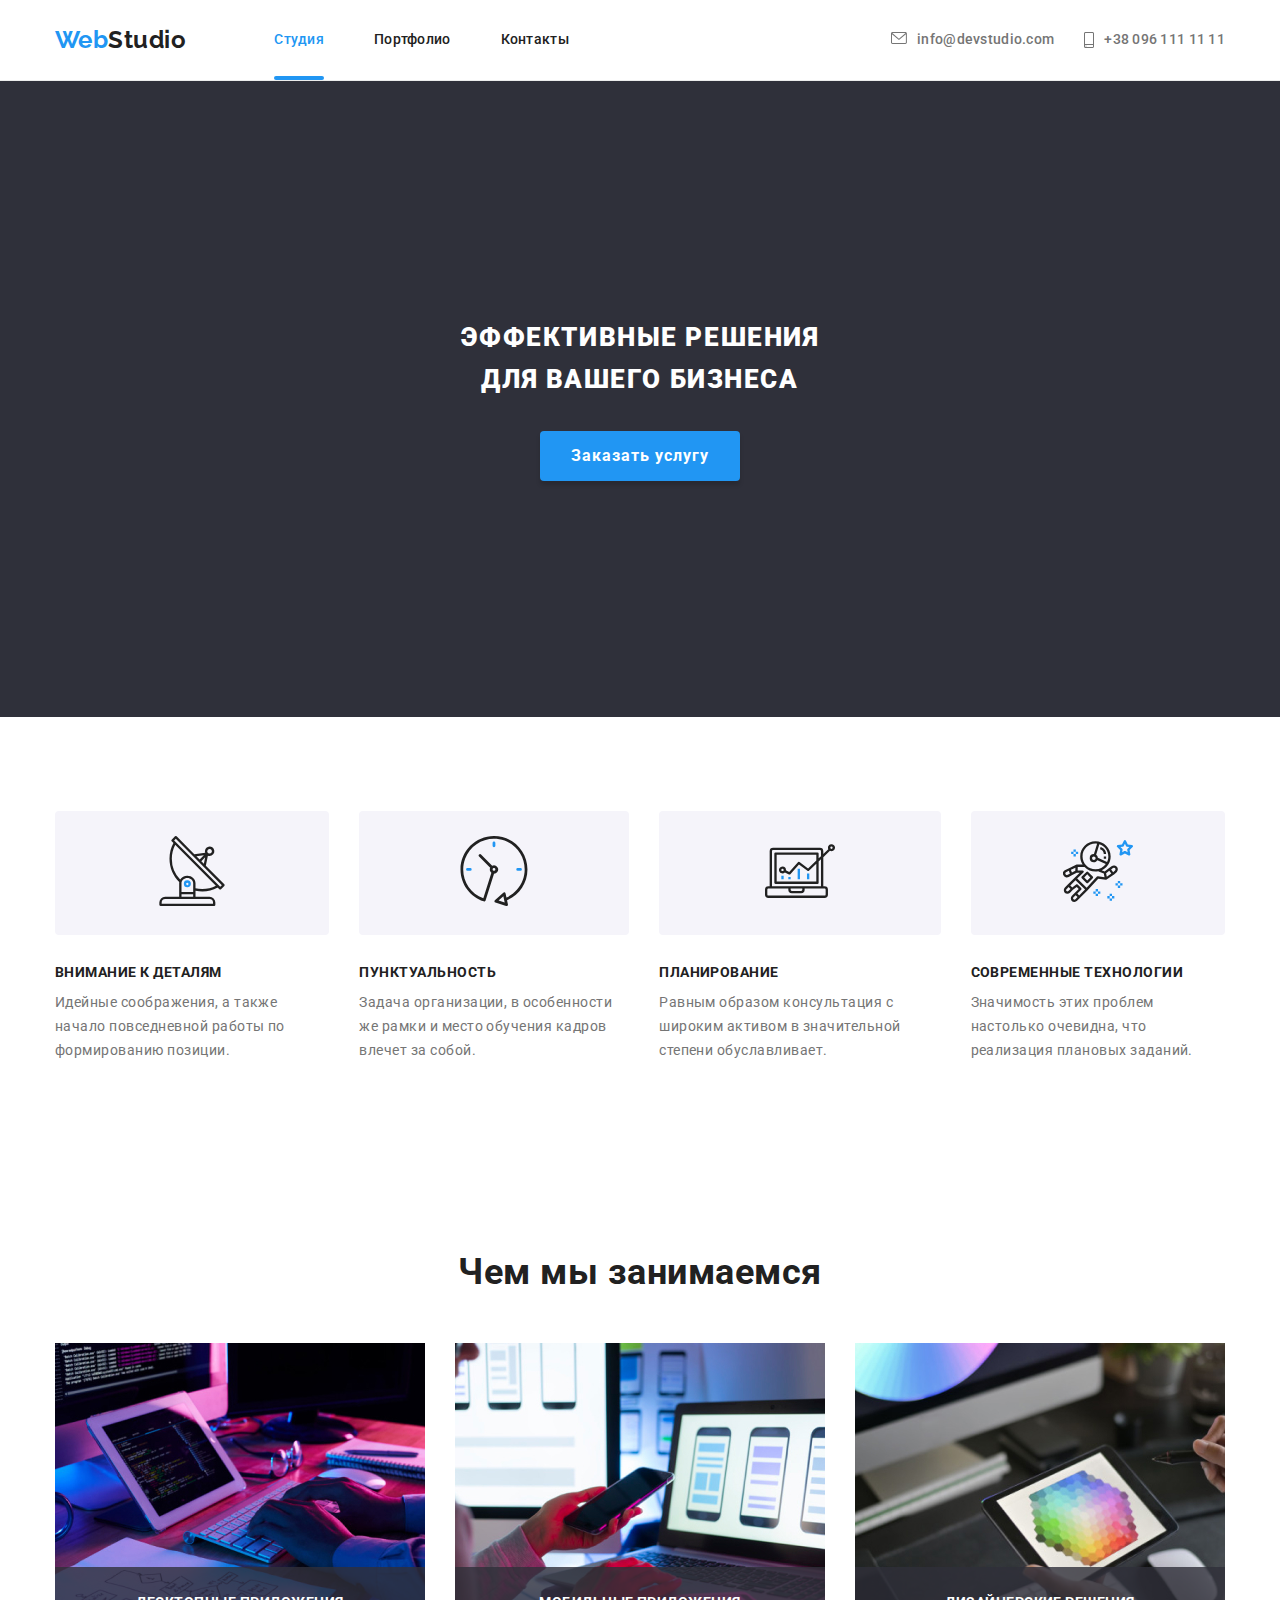
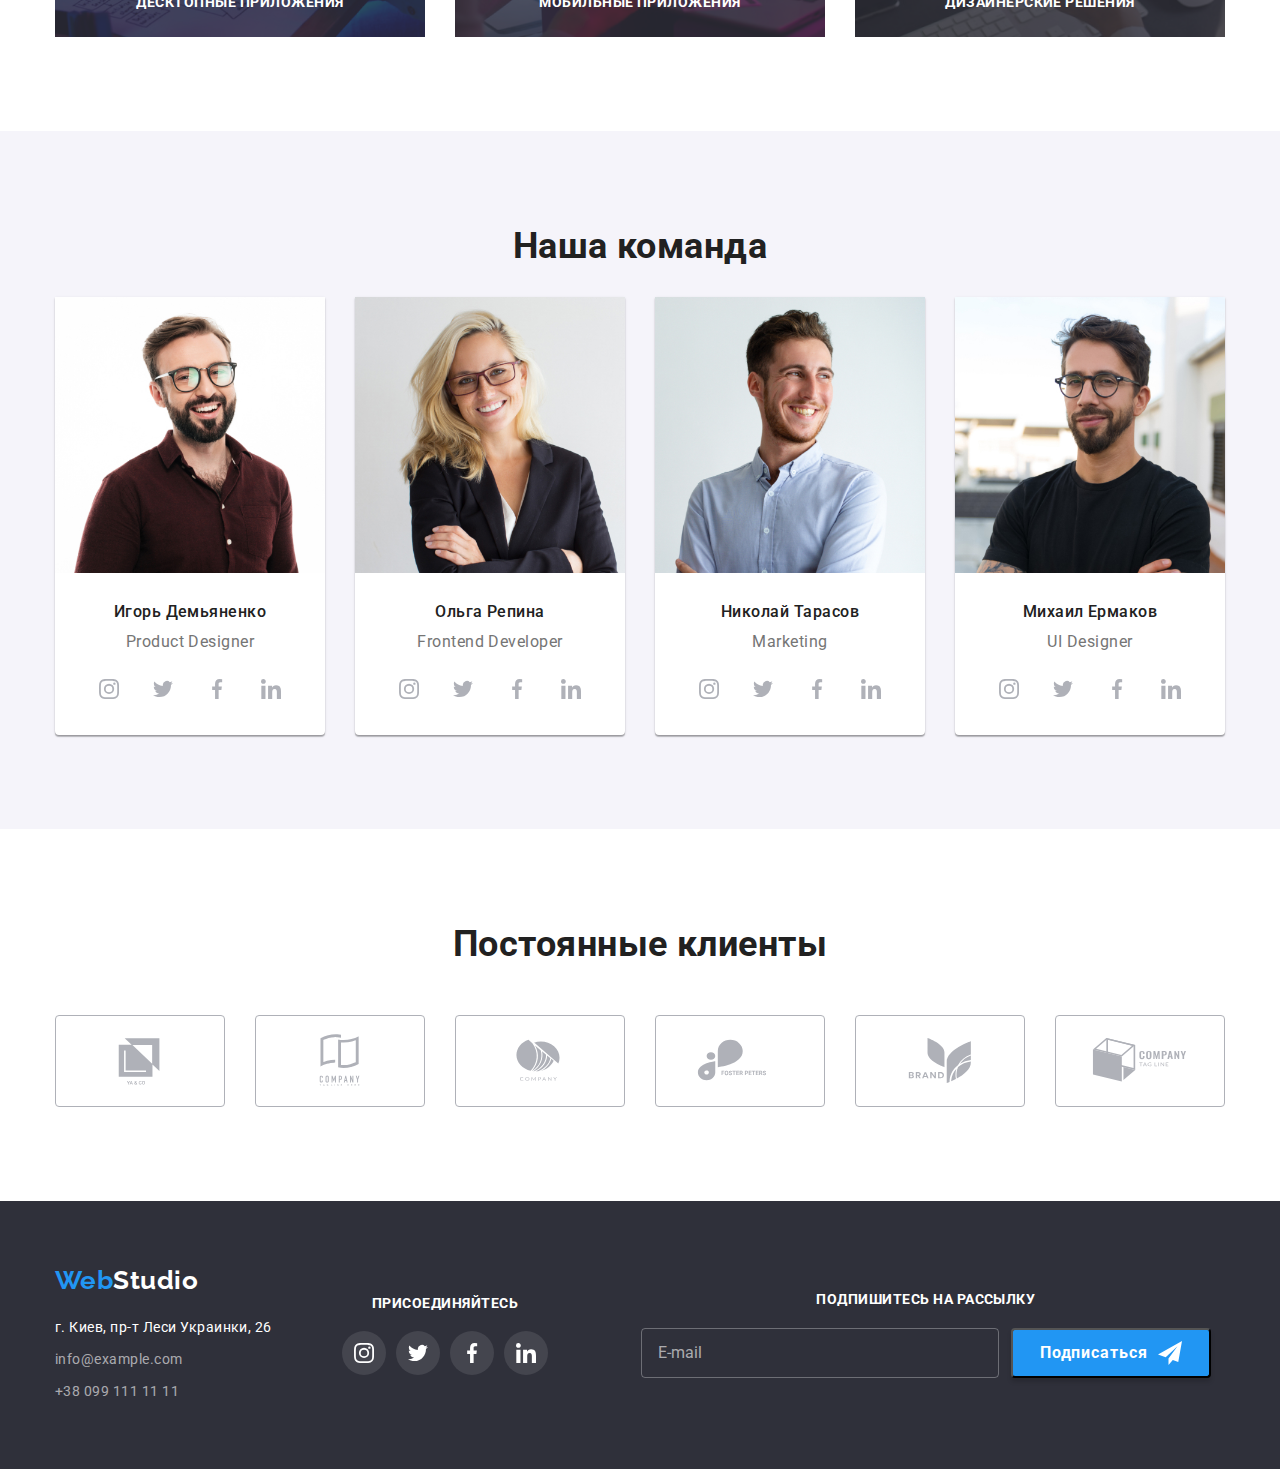
==== index.html @ 41c452b9 "HW_8_part1" ====
<!DOCTYPE html>
<html lang="ru">
<head>
    <link rel="preconnect" href="https://fonts.gstatic.com" crossorigin>
    <link href="https://fonts.googleapis.com/css2?family=Raleway:wght@700&family=Roboto:wght@400;500;700;900&display=swap" rel="stylesheet">
    <link rel="stylesheet" href="https://cdnjs.cloudflare.com/ajax/libs/modern-normalize/1.1.0/modern-normalize.min.css">
    <link rel="stylesheet" href="./css/main.min.css">
   
    <meta charset="UTF-8">
    <meta http-equiv="X-UA-Compatible" content="IE=edge">
    <meta name="viewport" content="width=device-width, initial-scale=1.0">
    <title>Студия</title>
    
</head>
<body>
<!--шапка-->
    <header class="header">
    <div class="header-section conteiner">
                <a class="logo" href="./index.html"><span class="logo__web">Web</span>Studio</a>
                <button class="menu-button" type="button" aria-expanded="false" data-menu-button>
                    <svg class="menu-button__img" width="24" height="16" aria-label="переключатель мобильного меню" aria-controls="header-mobile-menu">
                        <use class="menu-button__img--open" href="./images/icons.svg#menu"></use>
                        <use class="menu-button__img--close" href="./images/icons.svg#close-menu"></use>
                    </svg>
                </button>
                <div class="header-mobile-menu" id="header-mobile-menu" data-menu>
                <nav class="header-nav-menu">
                    <ul class="site-nav-list">
                        <li class="site-nav-list__item"><a class="site-nav-list__link site-nav-list__link--current" href="./index.html">Студия</a></li>
                        <li class="site-nav-list__item"><a class="site-nav-list__link" href="./portfolio.html">Портфолио</a></li>
                        <li class="site-nav-list__item"><a class="site-nav-list__link" href="">Контакты</a></li>
                    </ul>
                </nav>
                    <ul class="header-contact">
                        <li class="header-contact__item"><a class="header-contact__link header-contact__link-mail" href="mailto:info@devstudio.com"> <svg class="header-contact__img" width="16" height="12"><use href="images/icons.svg#mail"></use></svg>info@devstudio.com</a></li>
                        <li class="header-contact__item"><a class="header-contact__link header-contact__link-tell" href="tel:+380961111111"><svg class="header-contact__img" width="10" height="16"><use href="images/icons.svg#Tell"></use></svg>+38 096 111 11 11</a></li>
                    </ul>
                    <ul class="header-menu-link">
                        <li class="header-menu-link__item"><a class="header-menu-link_href" href="#">Instagram</a></li>
                        <li class="header-menu-link__item"><a class="header-menu-link_href" href="#">Twitter</a></li>
                        <li class="header-menu-link__item"><a class="header-menu-link_href" href="#">Facebook</a></li>
                        <li class="header-menu-link__item"><a class="header-menu-link_href" href="#">LinkedIn</a></li>
                    </ul>
                </div>
    </div>
    </header>
<!--содержимое сайта-->
    <main>
<!--заголовок-->
    <section class="order-section">
    <div class="conteiner">
        <h1 class="order-section__title">Эффективные решения для вашего бизнеса</h1>
        <button class="order-section__button" type="button" data-modal-open >Заказать услугу</button>
    </div>
    </section>
<!--секция с преимуществами-->
    <section class="benefits-section">
    <div class="conteiner">
        <ul class="benefits-list">
            <li class="benefits-list__item">
            <div class="benefits-list__img">
                <svg width="70" height="70">
                    <use href="images/icons.svg#antenna-1"></use>
                </svg>
            </div>
            <h3 class="benefits-list__tittle">ВНИМАНИЕ К ДЕТАЛЯМ</h3>
            <p class="benefits-list__text">Идейные соображения, а также начало повседневной работы по формированию позиции.</p>
            </li>
            <li class="benefits-list__item">
                <div class="benefits-list__img">
                    <svg width="70" height="70">
                        <use href="images/icons.svg#clock-1"></use>
                    </svg>
                </div>
            <h3 class="benefits-list__tittle">ПУНКТУАЛЬНОСТЬ</h3>
            <p class="benefits-list__text">Задача организации, в особенности же рамки и место обучения кадров влечет за собой.</p>
            </li>
            <li class="benefits-list__item">
                <div class="benefits-list__img">
                    <svg width="70" height="70">
                        <use href="images/icons.svg#diagram-1"></use>
                    </svg>
                </div>
            <h3 class="benefits-list__tittle">ПЛАНИРОВАНИЕ</h3>
            <p class="benefits-list__text">Равным образом консультация с широким активом в значительной степени обуславливает.</p>
            </li>
            <li class="benefits-list__item">
                <div class="benefits-list__img">
                    <svg width="70" height="70">
                        <use href="images/icons.svg#astronaut-1"></use>
                    </svg>
                </div>
             <h3 class="benefits-list__tittle">СОВРЕМЕННЫЕ ТЕХНОЛОГИИ</h3>
             <p class="benefits-list__text">Значимость этих проблем настолько очевидна, что реализация плановых заданий.</p>
            </li>
        </ul>
    </div>
    </section>
<!--секция чем мы занимаемся-->
    <section class="services">
    <div class="conteiner">
        <h2 class="services__tittle">Чем мы занимаемся</h2>
            <ul class="services-list">
                <li class="services-list__item">
                    <img srcset="./images/what-we-do1.jpg 1x, ./images/what-we-do1@2x.jpg 2x" src="./images/what-we-do1.jpg" alt="работаем в VS CODE">
                    <p class="services-list__title">Десктопные приложения</p>
                </li>
                <li class="services-list__item">
                    <img srcset="./images/what-we-do2.jpg 1x, ./images/what-we-do2@2x.jpg 2x" src="./images/what-we-do2.jpg" alt="пишем программы на телефон">
                    <p class="services-list__title">Мобильные приложения</p>
                </li>
                <li class="services-list__item">
                    <img srcset="./images/what-we-do3.jpg 1x, ./images/what-we-do3@2x.jpg 2x" src="./images/what-we-do3.jpg" alt="дизайн">
                    <p class="services-list__title">Дизайнерские решения</p>
                </li>
            </ul>
    </div>
    </section>
<!--секция наша команда-->
    <section class="team">
      <div class="conteiner"> 
        <h2 class="team__tittle">Наша команда</h2>
        <ul class="team-list">  
            <li class="team-item">
                <img class="team-item__photo" srcset="./images/Igor-Demianenko.jpg 1x, ./images/Igor-Demianenko@2x.jpg 2x" src="./images/Igor-Demianenko.jpg" alt="Игорь Демьяненко">
                <div class="team-employee">
                    <h3 class="team-employee__tittle">Игорь Демьяненко</h3>
                    <p class="team-employee__profession">Product Designer</p>
                        <ul class="employee-contact">
                            <li class="employee-contact__item"><a class="employee-contact__link" href=""><svg class="employee-contact__img" width="20" height="20"><use href="images/icons.svg#instagram"></use></svg></a></li>
                            <li class="employee-contact__item"><a class="employee-contact__link" href=""><svg class="employee-contact__img" width="20" height="20"><use href="images/icons.svg#twitter"></use></svg></a></li>
                            <li class="employee-contact__item"><a class="employee-contact__link" href=""><svg class="employee-contact__img" width="20" height="20"><use href="images/icons.svg#facebook"></use></svg></a></li>
                            <li class="employee-contact__item"><a class="employee-contact__link" href=""><svg class="employee-contact__img" width="20" height="20"><use href="images/icons.svg#linkidin"></use></svg></a></li>
                        </ul>       
                </div>
            </li>
            <li class="team-item">
                <img class="team-item__photo" srcset="./images/Olga-Repina.jpg 1x, ./images/Olga-Repina@2x.jpg 2x" src="./images/Olga-Repina.jpg" alt="Ольга Репина">
                <div class="team-employee">
                    <h3 class="team-employee__tittle">Ольга Репина</h3>
                    <p class="team-employee__profession">Frontend Developer</p>
                        <ul class="employee-contact">
                            <li class="employee-contact__item"><a class="employee-contact__link" href=""><svg class="employee-contact__img" width="20" height="20"><use href="images/icons.svg#instagram"></use></svg></a></li>
                            <li class="employee-contact__item"><a class="employee-contact__link" href=""><svg class="employee-contact__img" width="20" height="20"><use href="images/icons.svg#twitter"></use></svg></a></li>
                            <li class="employee-contact__item"><a class="employee-contact__link" href=""><svg class="employee-contact__img" width="20" height="20"><use href="images/icons.svg#facebook"></use></svg></a></li>
                            <li class="employee-contact__item"><a class="employee-contact__link" href=""><svg class="employee-contact__img" width="20" height="20"><use href="images/icons.svg#linkidin"></use></svg></a></li>
                        </ul>       
                </div>
            </li>
            <li class="team-item">
                <img class="team-item__photo" srcset="./images/Nikolai-Tarasov.jpg 1x, ./images/Nikolai-Tarasov@2x.jpg 2x" src="./images/Nikolai-Tarasov.jpg" alt="Николай Тарасов">
                <div class="team-employee">
                    <h3 class="team-employee__tittle">Николай Тарасов</h3>
                    <p class="team-employee__profession">Marketing</p>
                        <ul class="employee-contact">
                            <li class="employee-contact__item"><a class="employee-contact__link" href=""><svg class="employee-contact__img" width="20" height="20"><use href="images/icons.svg#instagram"></use></svg></a></li>
                            <li class="employee-contact__item"><a class="employee-contact__link" href=""><svg class="employee-contact__img" width="20" height="20"><use href="images/icons.svg#twitter"></use></svg></a></li>
                            <li class="employee-contact__item"><a class="employee-contact__link" href=""><svg class="employee-contact__img" width="20" height="20"><use href="images/icons.svg#facebook"></use></svg></a></li>
                            <li class="employee-contact__item"><a class="employee-contact__link" href=""><svg class="employee-contact__img" width="20" height="20"><use href="images/icons.svg#linkidin"></use></svg></a></li>
                        </ul>       
                </div>
            </li>
            <li class="team-item">
                <img class="team-item__photo" srcset="./images/Mikhail-Ermakov.jpg 1x, ./images/Mikhail-Ermakov@2x.jpg 2x" src="./images/Mikhail-Ermakov.jpg" alt="Михаил Ермаков">
                <div class="team-employee">
                    <h3 class="team-employee__tittle">Михаил Ермаков</h3>
                    <p class="team-employee__profession">UI Designer</p>
                        <ul class="employee-contact">
                            <li class="employee-contact__item"><a class="employee-contact__link" href=""><svg class="employee-contact__img" width="20" height="20"><use href="images/icons.svg#instagram"></use></svg></a></li>
                            <li class="employee-contact__item"><a class="employee-contact__link" href=""><svg class="employee-contact__img" width="20" height="20"><use href="images/icons.svg#twitter"></use></svg></a></li>
                            <li class="employee-contact__item"><a class="employee-contact__link" href=""><svg class="employee-contact__img" width="20" height="20"><use href="images/icons.svg#facebook"></use></svg></a></li>
                            <li class="employee-contact__item"><a class="employee-contact__link" href=""><svg class="employee-contact__img" width="20" height="20"><use href="images/icons.svg#linkidin"></use></svg></a></li>
                    </ul>       
            </div>
        </li>
        </ul>
    </div>
    </section>
    <!--секция наши клиенты-->
    <section class="client">
    <div class="conteiner">
        <h2 class="client-tittle">Постоянные клиенты</h2>
        <ul class="client-list">
            <li class="client-list__item">
                <a class="client-list__link" href=""><svg class="client-list__img" width="106" height="60"><use href="images/icons.svg#Logo"></use></svg></a>
            </li>
            <li class="client-list__item">
                <a class="client-list__link" href=""><svg class="client-list__img" width="106" height="60"><use href="images/icons.svg#Logo-1"></use></svg></a>
            </li>
            <li class="client-list__item">
                <a class="client-list__link" href=""><svg class="client-list__img" width="106" height="60"><use href="images/icons.svg#Logo-2"></use></svg></a>
            </li>
            <li class="client-list__item">
                <a class="client-list__link" href=""><svg class="client-list__img" width="106" height="60"><use href="images/icons.svg#Logo-3"></use></svg></a>
            </li>
            <li class="client-list__item">
                <a class="client-list__link" href=""><svg class="client-list__img" width="106" height="60"><use href="images/icons.svg#Logo-4"></use></svg></a>
            </li>
            <li class="client-list__item">
                <a class="client-list__link" href=""><svg class="client-list__img" width="106" height="60"><use href="images/icons.svg#Logo-5"></use></svg></a>
            </li>
        </ul>
    </div>
    </section>
    </main>
<!--подвал-->
    <footer class="footer">
        <div class="footer-section conteiner">
            <div class="footer-section-tablet">
                <div class="footer-contact">
                    <a class="footer-logo" href="./index.html"><span class="logo__web">Web</span>Studio</a>
                    <address class="footer-contact__address">
                        г. Киев, пр-т Леси Украинки, 26 
                        <a class="footer-contact__contacts" href="mailto:info@example.com">info@example.com</a> 
                        <a class="footer-contact__contacts" href="tel:+380991111111">+38 099 111 11 11</a>
                    </address>
                </div>
                <div class="footer-connect">
                    <h2 class="footer-connect__tittle">присоединяйтесь</h2>
                    <ul class="footer-connect-list">
                        <li class="footer-connect-list__item">
                            <a class="footer-connect-list__link" href=""><svg class="footer-connect-list__img" width="20" height="20"><use href="images/icons.svg#instagram"></use></svg></a>
                        </li>
                        <li class="footer-connect-list__item">
                            <a class="footer-connect-list__link" href=""><svg class="footer-connect-list__img" width="20" height="20"><use href="images/icons.svg#twitter"></use></svg></a>
                        </li>
                        <li class="footer-connect-list__item">
                            <a class="footer-connect-list__link" href=""><svg class="footer-connect-list__img" width="20" height="20"><use href="images/icons.svg#facebook"></use></svg></a>
                        </li>
                        <li class="footer-connect-list__item">
                            <a class="footer-connect-list__link" href=""><svg class="footer-connect-list__img" width="20" height="20"><use href="images/icons.svg#linkidin"></use></svg></a>
                        </li>
                    </ul>
                </div>
            </div>
        <div class="footer-subscription">
            <h2 class="footer-subscription__title">Подпишитесь на рассылку</h2>
            <form class="footer-subscription-form">
                <input class="footer-subscription__input" type="email" name="subscription-newsletter" placeholder="E-mail">
                <button class="footer-subscription__button" type="submit">Подписаться<svg width="24" height="24" class="footer-subscription__img"><use href="./images/icons.svg#icon-send"></use></svg></button>
            </form>
        </div>
        </div>
    </footer>

    <div data-modal class="backdrop backdrop--is-hidden">
        <div class="modal">
            <form class="modal-agreement">
                <h2 class="modal-agreement__title">Оставьте свои данные, мы вам перезвоним</h2>
                <ul class="modal-agreement__list">
                    <li class="modal-agreement__item">
                        <label class="modal-agreement__label"><span class="modal-agreement__label-title">Имя</span>
                        <input class="modal-agreement__input" type="text" name="name" autocomplete="off">
                        <svg class="modal-agreement__img" width="18" height="18"><use href="./images/icons.svg#person-black"></use></svg>
                        </label>
                    </li>
                    <li class="modal-agreement__item">
                        <label class="modal-agreement__label"><span class="modal-agreement__label-title">Телефон</span>
                        <input class="modal-agreement__input" type="tel" name="phone-number" placeholder=" ">
                        <svg class="modal-agreement__img" width="18" height="18"><use href="./images/icons.svg#phone-black"></use></svg>
                        </label>
                    </li>
                    <li class="modal-agreement__item">
                        <label class="modal-agreement__label"><span class="modal-agreement__label-title">Почта</span>
                        <input class="modal-agreement__input" type="email" name="email" placeholder=" ">
                        <svg class="modal-agreement__img" width="18" height="18"><use href="./images/icons.svg#email-black"></use></svg>
                        </label>
                    </li>
                </ul>
                    <label class="modal-agreement__comment"><span class="modal-agreement__label-title">Комментарий</span>
                    <textarea class="modal-agreement__textarea" name="comment" rows="5" placeholder="Введите текст"></textarea>
                    </label>
                <div class="agreement-follow">
                <label class="follow-checkbox">
                    <input class="follow-checkbox__input" type="checkbox" name="subscription">
                    <span class="follow-checkbox__img">
                    <svg width="16" height="15"><use href="./images/icons.svg#icon-check"></use></svg>
                    </span>
                    Соглашаюсь с рассылкой и принимаю <a class="follow-checkbox__terms" href="#">Условия договора</a>
                </label>
                </div>
                <button class="modal-agreement__button" type="submit">Отправить</button>
            </form>
            <button data-modal-close class="modal-btn"><svg width="18" height="18"><use href="images/icons.svg#close"></use></svg></button>
        </div>
    </div>
    <script src="./js/modal.js"></script>
    <script src="./js/mobile-menu.js"></script>
</body>
</html>
---- css/main.min.css ----
body{font-family:Roboto,sans-serif;color:#757575;background-color:#fff;letter-spacing:0.03em}img{display:block;max-width:100%;height:auto}.site-nav-list,.header-contact,.header-menu-link,.modal-agreement__list,.benefits-list,.services-list,.team-list,.employee-contact,.client-list,.footer-connect-list,.portfolio-button,.portfolio-list{margin:0;padding:0;list-style:none}.order-section__title,.modal-agreement__title,.benefits-list__tittle,.benefits-list__text,.services__tittle,.services-list__title,.team__tittle,.team-employee__tittle,.team-employee__profession,.client-tittle,.footer-connect__tittle,.footer-subscription__title,.portfolio-list__title,.portfolio-list__text,.portfolio-overlay__text{margin:0;padding:0}.benefits-section,.services,.team,.client,.footer-connect,.portfolio{padding-top:94px;padding-bottom:94px}@media screen and (max-width: 1199px){.benefits-section,.services,.team,.client,.footer-connect,.portfolio{padding-top:60px;padding-bottom:60px}}.services-list__title,.client-list{display:-webkit-box;display:-ms-flexbox;display:flex;-webkit-box-align:center;-ms-flex-align:center;align-items:center}.conteiner{padding-left:15px;padding-right:15px;margin-left:auto;margin-right:auto}@media screen and (min-width: 480px){.conteiner{width:480px}}@media screen and (min-width: 768px){.conteiner{width:768px}}@media screen and (min-width: 1200px){.conteiner{width:1200px}}.header{border-bottom:1px solid #ECECEC}.header-section{display:-webkit-box;display:-ms-flexbox;display:flex;-webkit-box-align:center;-ms-flex-align:center;align-items:center}@media screen and (max-width: 767px){.header-section{-webkit-box-pack:justify;-ms-flex-pack:justify;justify-content:space-between}}.menu-button{display:-webkit-inline-box;display:-ms-inline-flexbox;display:inline-flex;-webkit-box-pack:center;-ms-flex-pack:center;justify-content:center;-webkit-box-align:center;-ms-flex-align:center;align-items:center;width:40px;height:40px;margin:0;padding:0;border:none;background-color:transparent;z-index:2}@media screen and (min-width: 768px){.menu-button{display:none}}.menu-button .menu-button__img--close{display:none}.menu-button.is-open .menu-button__img--close{display:block}.menu-button.is-open .menu-button__img--open{display:none}.header-mobile-menu{background-color:#fff;width:100%}@media screen and (max-width: 767px){.header-mobile-menu{position:absolute;top:0;left:0;width:100%;z-index:1;display:none;padding-top:48px;padding-bottom:48px;padding-left:40px}.header-mobile-menu.is-open{display:block}}@media screen and (min-width: 768px){.header-mobile-menu{display:-webkit-box;display:-ms-flexbox;display:flex;-webkit-box-pack:justify;-ms-flex-pack:justify;justify-content:space-between}}@media screen and (max-width: 767px){.header-nav-menu{margin-bottom:302px}}@media screen and (min-width: 768px){.header-nav-menu{display:-webkit-box;display:-ms-flexbox;display:flex;-webkit-box-align:center;-ms-flex-align:center;align-items:center;margin-left:88px}}@media screen and (min-width: 768px){.site-nav-list{display:-webkit-box;display:-ms-flexbox;display:flex}}@media screen and (max-width: 767px){.site-nav-list__item{margin-bottom:35px}.site-nav-list__item:nth-child(2n){margin-bottom:32px}.site-nav-list__item:last-child{margin-bottom:0}}@media screen and (min-width: 768px){.site-nav-list__item{margin-right:50px}.site-nav-list__item:last-child{margin-right:0}}.site-nav-list__link{color:#212121;font-weight:500;font-size:40px;line-height:1.175;letter-spacing:0.02em;text-decoration:none;-webkit-transition:color 250ms cubic-bezier(0.4, 0, 0.2, 1);transition:color 250ms cubic-bezier(0.4, 0, 0.2, 1)}@media screen and (min-width: 768px){.site-nav-list__link{position:relative;padding-bottom:32px;padding-top:32px}}.site-nav-list__link:hover,.site-nav-list__link:focus{color:#2196F3}@media screen and (min-width: 768px){.site-nav-list__link{display:-webkit-box;display:-ms-flexbox;display:flex;font-style:normal;font-weight:500;font-size:14px;line-height:1.14;letter-spacing:0.02em}}.site-nav-list__link--current{color:#2196F3}@media screen and (min-width: 768px){.site-nav-list__link--current::before{content:'';position:absolute;bottom:0;width:100%;height:4px;border-radius:2px;background-color:#2196F3}}@media screen and (max-width: 767px){.header-contact{margin-bottom:64px}}@media screen and (min-width: 768px) and (max-width: 1199px){.header-contact{display:-webkit-box;display:-ms-flexbox;display:flex;-webkit-box-orient:vertical;-webkit-box-direction:normal;-ms-flex-direction:column;flex-direction:column;-webkit-box-pack:center;-ms-flex-pack:center;justify-content:center}}@media screen and (min-width: 1200px){.header-contact{display:-webkit-box;display:-ms-flexbox;display:flex;-webkit-box-align:center;-ms-flex-align:center;align-items:center}}@media screen and (max-width: 767px){.header-contact__item{margin-bottom:32px}.header-contact__item:last-child{margin-bottom:0}}@media screen and (min-width: 1200px){.header-contact__item{display:-webkit-box;display:-ms-flexbox;display:flex;margin-right:30px}.header-contact__item:last-child{margin-right:0}}.header-contact__link{color:#757575;font-weight:500;font-size:12px;letter-spacing:0,02em;text-decoration:none;-webkit-transition:color 250ms cubic-bezier(0.4, 0, 0.2, 1);transition:color 250ms cubic-bezier(0.4, 0, 0.2, 1)}.header-contact__link:hover,.header-contact__link:focus{color:#2196F3}@media screen and (min-width: 1200px){.header-contact__link{font-weight:500;font-size:14px;line-height:1.14;letter-spacing:0.02em}}.header-contact__link-tell{display:-webkit-inline-box;display:-ms-inline-flexbox;display:inline-flex}@media screen and (max-width: 767px) and (max-width: 1199px){.header-contact__link-tell{font-weight:500;font-size:34px;line-height:1.18px;color:#2196F3}}@media screen and (min-width: 768px) and (max-width: 1199px){.header-contact__link-tell{margin-top:10px}}.header-contact__link-mail{display:-webkit-inline-box;display:-ms-inline-flexbox;display:inline-flex}@media screen and (max-width: 767px) and (max-width: 1199px){.header-contact__link-mail{font-weight:500;font-size:24px;line-height:1.17}}.header-contact__img{fill:currentColor;margin-right:10px}@media screen and (max-width: 767px){.header-contact__img{display:none}}.header-menu-link{display:-webkit-box;display:-ms-flexbox;display:flex}@media screen and (min-width: 768px){.header-menu-link{display:none}}.header-menu-link__item{padding-left:10px;padding-right:10px}.header-menu-link__item:not(last-child){border-right:1px solid rgba(33,33,33,0.2)}.header-menu-link_href{text-decoration:none;color:#2196F3;font-weight:500;font-size:18px;line-height:1.22}.logo{font-family:Raleway,sans-serif;font-weight:bold;font-size:24px;color:#212121;line-height:1.166;text-decoration:none;display:-webkit-box;display:-ms-flexbox;display:flex}.logo__web{color:#2196F3}.footer-logo{font-family:Raleway,sans-serif;font-weight:bold;font-size:26px;line-height:1.19;color:#fff;text-decoration:none;display:block}.order-section{background-color:#2F303A;text-align:center;margin-left:auto;margin-right:auto;padding-top:118px;padding-bottom:118px}@media screen and (max-width: 767px){.order-section{background-image:-webkit-gradient(linear, left top, left bottom, from(rgba(47,48,58,0.4)), to(rgba(47,48,58,0.4))),url("./images/backgraund-mobile.jpg");background-image:linear-gradient(rgba(47,48,58,0.4), rgba(47,48,58,0.4)),url("./images/backgraund-mobile.jpg");background-position:center;background-size:cover;background-repeat:no-repeat}}@media screen and (max-width: 767px) and (min-device-pixel-ratio: 2), screen and (max-width: 767px) and (-webkit-min-device-pixel-ratio: 2), screen and (max-width: 767px) and (min-resolution: 192dpi), screen and (max-width: 767px) and (min-resolution: 2dppx){.order-section{background-image:-webkit-gradient(linear, left top, left bottom, from(rgba(47,48,58,0.4)), to(rgba(47,48,58,0.4))),url("./images/backgraund-mobile@2x.jpg");background-image:linear-gradient(rgba(47,48,58,0.4), rgba(47,48,58,0.4)),url("./images/backgraund-mobile@2x.jpg")}}@media screen and (min-width: 768px) and (max-width: 1199px){.order-section{background-image:-webkit-gradient(linear, left top, left bottom, from(rgba(47,48,58,0.4)), to(rgba(47,48,58,0.4))),url("./images/backgraund-tablet.jpg");background-image:linear-gradient(rgba(47,48,58,0.4), rgba(47,48,58,0.4)),url("./images/backgraund-tablet.jpg");background-position:center;background-size:cover;background-repeat:no-repeat}}@media screen and (min-width: 768px) and (max-width: 1199px) and (min-device-pixel-ratio: 2), screen and (min-width: 768px) and (max-width: 1199px) and (-webkit-min-device-pixel-ratio: 2), screen and (min-width: 768px) and (max-width: 1199px) and (min-resolution: 192dpi), screen and (min-width: 768px) and (max-width: 1199px) and (min-resolution: 2dppx){.order-section{background-image:-webkit-gradient(linear, left top, left bottom, from(rgba(47,48,58,0.4)), to(rgba(47,48,58,0.4))),url("./images/backgraund-tablet@2x.jpg");background-image:linear-gradient(rgba(47,48,58,0.4), rgba(47,48,58,0.4)),url("./images/backgraund-tablet@2x.jpg")}}@media screen and (min-width: 1200px){.order-section{background-image:-webkit-gradient(linear, left top, left bottom, from(rgba(47,48,58,0.4)), to(rgba(47,48,58,0.4))),url("./images/backgraund-desktop.jpg");background-image:linear-gradient(rgba(47,48,58,0.4), rgba(47,48,58,0.4)),url("./images/backgraund-desktop.jpg");background-position:center;background-size:cover;background-repeat:no-repeat}}@media screen and (min-width: 1200px) and (min-device-pixel-ratio: 2), screen and (min-width: 1200px) and (-webkit-min-device-pixel-ratio: 2), screen and (min-width: 1200px) and (min-resolution: 192dpi), screen and (min-width: 1200px) and (min-resolution: 2dppx){.order-section{background-image:-webkit-gradient(linear, left top, left bottom, from(rgba(47,48,58,0.4)), to(rgba(47,48,58,0.4))),url("./images/backgraund-desktop@2x.jpg");background-image:linear-gradient(rgba(47,48,58,0.4), rgba(47,48,58,0.4)),url("./images/backgraund-desktop@2x.jpg")}}.order-section__title{color:#fff;font-weight:900;letter-spacing:0.06em;text-align:center;text-transform:uppercase;margin-left:auto;margin-right:auto;margin-bottom:30px}@media screen and (min-width: 768px){.order-section__title{font-size:26px;line-height:1.61;max-width:360px;padding-top:118px}}.order-section__button{background-color:#2196F3;color:#fff;font-weight:bold;font-size:16px;line-height:1.88;cursor:pointer;font-family:inherit;letter-spacing:0.06em;display:inline-block;width:200px;height:50px;-webkit-box-shadow:0px 4px 4px rgba(0,0,0,0.15);box-shadow:0px 4px 4px rgba(0,0,0,0.15);border-radius:4px;border-color:transparent;-webkit-transition:color 250ms cubic-bezier(0.4, 0, 0.2, 1);transition:color 250ms cubic-bezier(0.4, 0, 0.2, 1)}.order-section__button:hover,.order-section__button:focus{background-color:#188CE8}@media screen and (min-width: 768px){.order-section__button{margin-bottom:118px}}.backdrop{position:fixed;z-index:3;top:0;left:0;bottom:0;right:0;overflow-y:scroll;opacity:1;-webkit-transition:opacity 250ms ease-in-out;transition:opacity 250ms ease-in-out;background-color:rgba(0,0,0,0.2)}.backdrop--is-hidden{opacity:0;pointer-events:none}.backdrop--is-hidden .modal{-webkit-transform:translate(-50%, -50%) scale(0);transform:translate(-50%, -50%) scale(0)}.modal{position:absolute;min-width:528px;height:581px;top:50%;left:50%;-webkit-transform:translate(-50%, -50%) scale(1);transform:translate(-50%, -50%) scale(1);-webkit-transition:-webkit-transform 500ms ease-in-out;transition:-webkit-transform 500ms ease-in-out;transition:transform 500ms ease-in-out;transition:transform 500ms ease-in-out, -webkit-transform 500ms ease-in-out;background-color:#fff;-webkit-box-shadow:0px 1px 3px rgba(0,0,0,0.12),0px 1px 1px rgba(0,0,0,0.14),0px 2px 1px rgba(0,0,0,0.2);box-shadow:0px 1px 3px rgba(0,0,0,0.12),0px 1px 1px rgba(0,0,0,0.14),0px 2px 1px rgba(0,0,0,0.2);border-radius:4px;padding:40px 39px 40px 41px}.modal-agreement__title{margin-bottom:12px;font-style:normal;font-weight:bold;font-size:20px;line-height:1.15;text-align:center;color:#212121}.modal-agreement__label{display:-webkit-box;display:-ms-flexbox;display:flex;-webkit-box-orient:vertical;-webkit-box-direction:normal;-ms-flex-direction:column;flex-direction:column;font-style:normal;font-weight:normal;font-size:12px;line-height:1.17;letter-spacing:0.01em;color:#757575}.modal-agreement__input{padding-left:42px;padding-top:12px;padding-bottom:12px;border:1px solid rgba(33,33,33,0.2);border-radius:4px;outline:none;cursor:pointer;-webkit-transition:border 250ms cubic-bezier(0.4, 0, 0.2, 1);transition:border 250ms cubic-bezier(0.4, 0, 0.2, 1)}.modal-agreement__input:focus{border-color:#2196F3}.comment-textarea:focus{border-color:#2196F3}.modal-agreement__input:focus ~ .modal-agreement__img{fill:#2196F3}.modal-agreement__comment{font-style:normal;font-weight:normal;font-size:12px;line-height:1.17;letter-spacing:0.01em;color:#757575;margin-bottom:4px;display:-webkit-box;display:-ms-flexbox;display:flex;-webkit-box-orient:vertical;-webkit-box-direction:normal;-ms-flex-direction:column;flex-direction:column;margin-bottom:20px}.modal-agreement__list{font-style:normal;font-weight:normal;font-size:12px;line-height:1.17;letter-spacing:0.01em;color:#757575}textarea{resize:none}.comment-textarea{font-style:normal;font-weight:normal;font-size:14px;line-height:1.14;letter-spacing:0.01em}.modal-agreement__item{position:relative;margin-bottom:10px;display:-webkit-box;display:-ms-flexbox;display:flex;-webkit-box-orient:vertical;-webkit-box-direction:normal;-ms-flex-direction:column;flex-direction:column}.modal-agreement__item .modal-agreement__img{position:absolute;bottom:12px;left:12px}.modal-agreement__label-title{padding:4px}.modal-agreement__textarea{border:1px solid rgba(33,33,33,0.2);border-radius:4px;padding:12px 16px;outline:none;-webkit-transition:border 250ms cubic-bezier(0.4, 0, 0.2, 1);transition:border 250ms cubic-bezier(0.4, 0, 0.2, 1)}.agreement-follow{display:-webkit-box;display:-ms-flexbox;display:flex}.follow-checkbox{font-style:normal;font-weight:normal;font-size:14px;line-height:1.71;-webkit-box-align:center;-ms-flex-align:center;align-items:center;text-align:center;color:#757575;margin-bottom:30px}.follow-checkbox__input{-moz-appearance:none;-webkit-appearance:none;appearance:none}.follow-checkbox__img{padding:0;display:-webkit-inline-box;display:-ms-inline-flexbox;display:inline-flex;border:2px solid #212121;border-radius:2px;background-color:#fff;color:#fff;fill:currentColor;-webkit-box-align:center;-ms-flex-align:center;align-items:center;-webkit-box-pack:center;-ms-flex-pack:center;justify-content:center;text-align:center;-webkit-transition:border 250ms cubic-bezier(0.4, 0, 0.2, 1),background-color 250ms cubic-bezier(0.4, 0, 0.2, 1);transition:border 250ms cubic-bezier(0.4, 0, 0.2, 1),background-color 250ms cubic-bezier(0.4, 0, 0.2, 1)}.follow-checkbox__input:checked+.follow-checkbox__img{background-color:#2196F3;border:2px solid #2196F3}.modal-agreement__button{display:block;background-color:#2196F3;-webkit-box-shadow:0px 4px 4px rgba(0,0,0,0.15);box-shadow:0px 4px 4px rgba(0,0,0,0.15);border-radius:4px;text-align:center;width:200px;height:50px;margin-right:auto;margin-left:auto;font-style:normal;font-weight:bold;font-size:16px;line-height:1.88;letter-spacing:0.06em;color:#FFFFFF;cursor:pointer;-webkit-transition:background-color 250ms cubic-bezier(0.4, 0, 0.2, 1);transition:background-color 250ms cubic-bezier(0.4, 0, 0.2, 1)}.modal-agreement__button{background-color:#188CE8}.follow-checkbox__terms{color:#2196F3}.modal-btn{position:absolute;top:8px;right:8px;display:-webkit-inline-box;display:-ms-inline-flexbox;display:inline-flex;-webkit-box-align:center;-ms-flex-align:center;align-items:center;-webkit-box-pack:center;-ms-flex-pack:center;justify-content:center;width:30px;height:30px;background-color:#fff;border:1px solid rgba(0,0,0,0.1);border-radius:50%;cursor:pointer}.modal-btn:hover{fill:#2196F3}@media screen and (min-width: 768px){.benefits-list{display:-webkit-box;display:-ms-flexbox;display:flex;-ms-flex-wrap:wrap;flex-wrap:wrap}}@media screen and (min-width: 1200px){.benefits-list{-ms-flex-wrap:nowrap;flex-wrap:nowrap}}.benefits-list__item{margin-bottom:30px}.benefits-list__item:last-child{margin-bottom:0}@media screen and (min-width: 768px){.benefits-list__item{max-width:354px}.benefits-list__item:nth-child(2n+1){margin-right:30px}}@media screen and (min-width: 1200px){.benefits-list__item{margin-bottom:0;margin-right:30px}.benefits-list__item:last-child{margin-right:0}}.benefits-list__tittle{font-weight:700;font-size:14px;line-height:1.14;color:#212121;width:100%;text-align:center;margin-top:30px}@media screen and (min-width: 768px){.benefits-list__tittle{text-align:start}}.benefits-list__text{font-weight:normal;font-size:14px;line-height:1.71;margin-top:10px}.benefits-list__img{background-color:#F5F4FA;border-radius:4px;text-align:center;padding-top:25px;padding-bottom:25px}@media screen and (max-width: 768px){.services{display:none}}.services__tittle{font-weight:bold;font-size:36px;line-height:1.17;color:#212121;text-align:center;margin-bottom:50px}.services-list{display:-webkit-box;display:-ms-flexbox;display:flex}.services-list__item{margin-right:30px;position:relative}.services-list__item:last-child{margin-right:0px}.services-list__title{position:absolute;-webkit-box-pack:center;-ms-flex-pack:center;justify-content:center;bottom:0;width:100%;height:70px;background-color:rgba(47,48,58,0.8);font-style:normal;font-weight:bold;font-size:14px;line-height:1,14;text-transform:uppercase;color:#fff}.team{background-color:#F5F4FA}.team__tittle{font-weight:bold;font-size:28px;line-height:1.178;color:#212121;text-align:center}@media screen and (min-width: 1200px){.team__tittle{font-weight:700;font-size:36px;line-height:1.17}}@media screen and (min-width: 768px){.team-list{display:-webkit-box;display:-ms-flexbox;display:flex;-ms-flex-wrap:wrap;flex-wrap:wrap}}@media screen and (min-width: 1200px){.team-list{-ms-flex-wrap:nowrap;flex-wrap:nowrap}}.team-item{background-color:#fff;-webkit-box-shadow:0px 1px 3px rgba(0,0,0,0.12),0px 1px 1px rgba(0,0,0,0.14),0px 2px 1px rgba(0,0,0,0.2);box-shadow:0px 1px 3px rgba(0,0,0,0.12),0px 1px 1px rgba(0,0,0,0.14),0px 2px 1px rgba(0,0,0,0.2);border-radius:0px 0px 4px 4px;width:100%;margin-top:30px}@media screen and (min-width: 768px){.team-item{max-width:354px}.team-item:nth-child(2n+1){margin-right:30px}}@media screen and (min-width: 1200px){.team-item{margin-right:30px}.team-item:last-child{margin-right:0}}.team-item__photo{width:100%}.team-employee__tittle{font-weight:500;font-size:16px;line-height:1.16;color:#212121;text-align:center;margin-top:30px}.team-employee__profession{font-weight:normal;font-size:16px;line-height:1.19;text-align:center;margin-top:10px}.employee-contact{display:-webkit-box;display:-ms-flexbox;display:flex;-webkit-box-pack:center;-ms-flex-pack:center;justify-content:center;margin-top:16px;padding-bottom:24px}.employee-contact__item{margin-right:10px}.employee-contact__item:last-child{margin-right:0px}.employee-contact__link{display:block;text-decoration:none;width:44px;height:44px;background-color:#fff;color:#AFB1B8;border-radius:50%;cursor:pointer;-webkit-box-align:center;-ms-flex-align:center;align-items:center;-webkit-box-pack:center;-ms-flex-pack:center;justify-content:center;display:-webkit-inline-box;display:-ms-inline-flexbox;display:inline-flex;-webkit-transition:color 250ms cubic-bezier(0.4, 0, 0.2, 1),background-color 250ms cubic-bezier(0.4, 0, 0.2, 1);transition:color 250ms cubic-bezier(0.4, 0, 0.2, 1),background-color 250ms cubic-bezier(0.4, 0, 0.2, 1)}.employee-contact__link:hover,.employee-contact__link:focus{background-color:#2196F3;color:#fff}.employee-contact__img{fill:currentColor}.client{text-align:center}.client-tittle{font-weight:bold;font-size:28px;line-height:1.17;color:#212121;text-align:center}@media screen and (min-width: 1200px){.client-tittle{font-weight:700;font-size:36px}}.client-list{-ms-flex-wrap:wrap;flex-wrap:wrap;-webkit-box-pack:center;-ms-flex-pack:center;justify-content:center}@media screen and (min-width: 1200px){.client-list{-ms-flex-wrap:nowrap;flex-wrap:nowrap;margin-top:50px}}@media screen and (max-width: 767px){.client-list__item{margin-top:30px}.client-list__item:nth-child(2n+1){margin-right:30px}}@media screen and (min-width: 768px) and (max-width: 1199px){.client-list__item{margin-top:30px;margin-right:30px}.client-list__item:nth-child(3n){margin-right:0}}@media screen and (min-width: 1200px){.client-list__item{margin-top:0;margin-right:30px}.client-list__item:last-child{margin-right:0}}.client-list__link{display:-webkit-box;display:-ms-flexbox;display:flex;-webkit-box-align:center;-ms-flex-align:center;align-items:center;-webkit-box-pack:center;-ms-flex-pack:center;justify-content:center;text-decoration:none;border:1px solid #AFB1B8;border-radius:4px;color:#AFB1B8;min-width:210px;min-height:92px;-webkit-transition:color 250ms cubic-bezier(0.4, 0, 0.2, 1),border 250ms cubic-bezier(0.4, 0, 0.2, 1);transition:color 250ms cubic-bezier(0.4, 0, 0.2, 1),border 250ms cubic-bezier(0.4, 0, 0.2, 1)}.client-list__link:hover,.client-list__link:focus{border:1px solid #2196F3;color:#2196F3}@media screen and (min-width: 768px){.client-list__link{min-width:226px;min-height:92px}}@media screen and (min-width: 1200px){.client-list__link{min-width:170px;min-height:92px}}.client-list__img{fill:currentColor}.footer{background-color:#2F303A;color:#FFFFFF}.footer-section{text-align:center}@media screen and (max-width: 1199px){.footer-section{padding-top:60px;padding-bottom:60px}}@media screen and (min-width: 1200px){.footer-section{display:-webkit-box;display:-ms-flexbox;display:flex;-webkit-box-align:center;-ms-flex-align:center;align-items:center}}@media screen and (min-width: 768px){.footer-section-tablet{display:-webkit-box;display:-ms-flexbox;display:flex;-webkit-box-align:center;-ms-flex-align:center;align-items:center;-webkit-box-pack:center;-ms-flex-pack:center;justify-content:center}}.footer-logo{font-family:Raleway, sans-serif;font-weight:bold;font-size:26px;line-height:1.19;color:#FFFFFF;text-decoration:none;display:block}@media screen and (min-width: 1200px){.footer-contact{text-align:start}}.footer-contact__address{font-weight:normal;font-size:14px;line-height:1.71;font-style:normal;margin-top:20px}.footer-contact__contacts{color:rgba(255,255,255,0.6);text-decoration:none;display:block;margin-top:8px}@media screen and (min-width: 768px){.footer-connect{margin-left:165px}}@media screen and (min-width: 1200px){.footer-connect{margin-left:70px}}.footer-connect__tittle{font-size:14px;line-height:1,14;text-transform:uppercase;margin-bottom:20px}.footer-connect-list{display:-webkit-box;display:-ms-flexbox;display:flex;-webkit-box-pack:center;-ms-flex-pack:center;justify-content:center}.footer-connect-list__item{margin-right:10px}.footer-connect-list__item:last-child{margin-right:0px}.footer-connect-list__link{display:block;text-decoration:none;color:#fff;background:rgba(255,255,255,0.1);border-radius:50%;width:44px;height:44px;-webkit-box-align:center;-ms-flex-align:center;align-items:center;-webkit-box-pack:center;-ms-flex-pack:center;justify-content:center;display:-webkit-inline-box;display:-ms-inline-flexbox;display:inline-flex;-webkit-transition:background-color 250ms cubic-bezier(0.4, 0, 0.2, 1);transition:background-color 250ms cubic-bezier(0.4, 0, 0.2, 1)}.footer-connect-list__link:hover,.footer-connect-list__link:focus{background-color:#2196F3}.footer-connect-list__img{fill:currentColor}@media screen and (min-width: 768px) and (max-width: 1199px){.footer-subscription{margin-top:60px}}@media screen and (min-width: 1200px){.footer-subscription{margin-left:93px}}.footer-subscription__title{font-style:normal;font-weight:bold;font-size:14px;line-height:1.14;text-transform:uppercase}.footer-subscription-form{text-align:center;margin-top:20px}@media screen and (min-width: 1200px){.footer-subscription-form{display:-webkit-box;display:-ms-flexbox;display:flex}}.footer-subscription__input{color:#fff;display:block;border:1px solid rgba(255,255,255,0.3);border-radius:4px;outline:none;background-color:transparent;width:100%;padding:15px 16px}.footer-subscription__input::-webkit-input-placeholder{font-style:normal;font-weight:normal;font-size:16px;line-height:1.25;color:rgba(255,255,255,0.6)}.footer-subscription__input:-ms-input-placeholder{font-style:normal;font-weight:normal;font-size:16px;line-height:1.25;color:rgba(255,255,255,0.6)}.footer-subscription__input::-ms-input-placeholder{font-style:normal;font-weight:normal;font-size:16px;line-height:1.25;color:rgba(255,255,255,0.6)}.footer-subscription__input::placeholder{font-style:normal;font-weight:normal;font-size:16px;line-height:1.25;color:rgba(255,255,255,0.6)}@media screen and (min-width: 768px) and (max-width: 1199px){.footer-subscription__input{max-width:450px;margin-left:auto;margin-right:auto}}@media screen and (min-width: 1200px){.footer-subscription__input{min-width:358px;max-height:50px}}.footer-subscription__button{display:-webkit-inline-box;display:-ms-inline-flexbox;display:inline-flex;-webkit-box-pack:center;-ms-flex-pack:center;justify-content:center;-webkit-box-align:center;-ms-flex-align:center;align-items:center;font-style:normal;font-weight:bold;font-size:16px;line-height:1.88;letter-spacing:0.06em;min-width:200px;min-height:50px;margin-left:auto;margin-right:auto;margin-top:30px;background-color:#2196F3;color:#fff;-webkit-box-shadow:0px 4px 4px rgba(0,0,0,0.15);box-shadow:0px 4px 4px rgba(0,0,0,0.15);border-radius:4px;cursor:pointer}@media screen and (min-width: 768px){.footer-subscription__button{margin-top:20px}}@media screen and (min-width: 1200px){.footer-subscription__button{margin-top:0;margin-left:12px}}.footer-subscription__img{margin-left:10px;display:-webkit-inline-box;display:-ms-inline-flexbox;display:inline-flex}.portfolio-button{display:-webkit-box;display:-ms-flexbox;display:flex;-ms-flex-wrap:wrap;flex-wrap:wrap;margin-bottom:40px}@media screen and (min-width: 768px){.portfolio-button{margin-bottom:30px;-webkit-box-pack:center;-ms-flex-pack:center;justify-content:center}}.portfolio-button__item{margin-bottom:15px}.portfolio-button__item:nth-child(n+4){margin-bottom:0}.portfolio-button__item:not(:last-child){margin-right:8px}.portfolio-button__btn{background-color:#F5F4FA;color:#212121;font-weight:500;font-size:16px;line-height:1.63;cursor:pointer;font-family:inherit;display:block;padding:6px 22px 6px 22px;border-color:transparent;border-radius:4px;-webkit-transition:color 250ms cubic-bezier(0.4, 0, 0.2, 1),background-color 250ms cubic-bezier(0.4, 0, 0.2, 1),-webkit-box-shadow 250ms cubic-bezier(0.4, 0, 0.2, 1);transition:color 250ms cubic-bezier(0.4, 0, 0.2, 1),background-color 250ms cubic-bezier(0.4, 0, 0.2, 1),-webkit-box-shadow 250ms cubic-bezier(0.4, 0, 0.2, 1);transition:color 250ms cubic-bezier(0.4, 0, 0.2, 1),background-color 250ms cubic-bezier(0.4, 0, 0.2, 1),box-shadow 250ms cubic-bezier(0.4, 0, 0.2, 1);transition:color 250ms cubic-bezier(0.4, 0, 0.2, 1),background-color 250ms cubic-bezier(0.4, 0, 0.2, 1),box-shadow 250ms cubic-bezier(0.4, 0, 0.2, 1),-webkit-box-shadow 250ms cubic-bezier(0.4, 0, 0.2, 1)}.portfolio-button__btn:hover,.portfolio-button__btn:focus{background-color:#2196F3;color:#fff;-webkit-box-shadow:0px 3px 1px rgba(0,0,0,0.1),0px 1px 2px rgba(0,0,0,0.08),0px 2px 2px rgba(0,0,0,0.12);box-shadow:0px 3px 1px rgba(0,0,0,0.1),0px 1px 2px rgba(0,0,0,0.08),0px 2px 2px rgba(0,0,0,0.12)}.portfolio-list__link{background-color:#fff;display:block}.portfolio-list{display:-webkit-box;display:-ms-flexbox;display:flex;-ms-flex-wrap:wrap;flex-wrap:wrap}@media screen and (min-width: 1200px){.portfolio-list__item{margin-right:30px;margin-bottom:30px}.portfolio-list__item:nth-child(3n+3){margin-right:0px}.portfolio-list__item:nth-last-child(-n+3){margin-bottom:0px}}@media screen and (max-width: 767px){.portfolio-list__item{width:100%}.portfolio-list__item:not(:last-child){margin-bottom:30px}}@media screen and (min-width: 768px){.portfolio-list__item{max-width:354px;max-height:404px}.portfolio-list__item:nth-child(-n+2){max-height:440px}.portfolio-list__item:nth-child(2n+1){margin-right:30px}.portfolio-list__item:not(:last-child){margin-bottom:30px}}.portfolio-list__link{text-decoration:none;cursor:pointer;background-color:#fff;-webkit-transition:-webkit-box-shadow 250ms cubic-bezier(0.4, 0, 0.2, 1);transition:-webkit-box-shadow 250ms cubic-bezier(0.4, 0, 0.2, 1);transition:box-shadow 250ms cubic-bezier(0.4, 0, 0.2, 1);transition:box-shadow 250ms cubic-bezier(0.4, 0, 0.2, 1), -webkit-box-shadow 250ms cubic-bezier(0.4, 0, 0.2, 1)}.portfolio-list__link:hover,.portfolio-list__link:focus{-webkit-box-shadow:0px 1px 1px rgba(0,0,0,0.12),0px 4px 4px rgba(0,0,0,0.06),1px 4px 6px rgba(0,0,0,0.16);box-shadow:0px 1px 1px rgba(0,0,0,0.12),0px 4px 4px rgba(0,0,0,0.06),1px 4px 6px rgba(0,0,0,0.16)}.portfolio-list__link:hover .portfolio-overlay__text,.portfolio-list__link:focus .portfolio-overlay__text{-webkit-transform:translateY(0);transform:translateY(0)}.portfolio-list__content{border-left:1px solid #EEEEEE;border-right:1px solid #EEEEEE;border-bottom:1px solid #EEEEEE;padding:20px 24px 20px 24px}@media screen and (min-width: 768px){.portfolio-list__content:nth-child(n+1){min-height:146px}}.portfolio-list__img{display:block;width:100%}.portfolio-list__title{color:#212121;font-weight:bold;font-size:18px;line-height:2;letter-spacing:0.06em}.portfolio-list__text{color:#757575;font-weight:normal;font-size:16px;line-height:1.88;margin-top:4px}.portfolio-overlay{position:relative;overflow:hidden}.portfolio-overlay__text{display:-webkit-box;display:-ms-flexbox;display:flex;position:absolute;width:100%;font-style:normal;font-weight:normal;font-size:18px;line-height:1.56;bottom:0;top:0;-webkit-box-align:center;-ms-flex-align:center;align-items:center;padding-left:24px;padding-right:24px;-webkit-transform:translateY(100%);transform:translateY(100%);-webkit-transition:-webkit-transform 250ms cubic-bezier(0.4, 0, 0.2, 1);transition:-webkit-transform 250ms cubic-bezier(0.4, 0, 0.2, 1);transition:transform 250ms cubic-bezier(0.4, 0, 0.2, 1);transition:transform 250ms cubic-bezier(0.4, 0, 0.2, 1), -webkit-transform 250ms cubic-bezier(0.4, 0, 0.2, 1);background:rgba(33,150,243,0.9);color:#FFFFFF}
/*# sourceMappingURL=main.min.css.map */
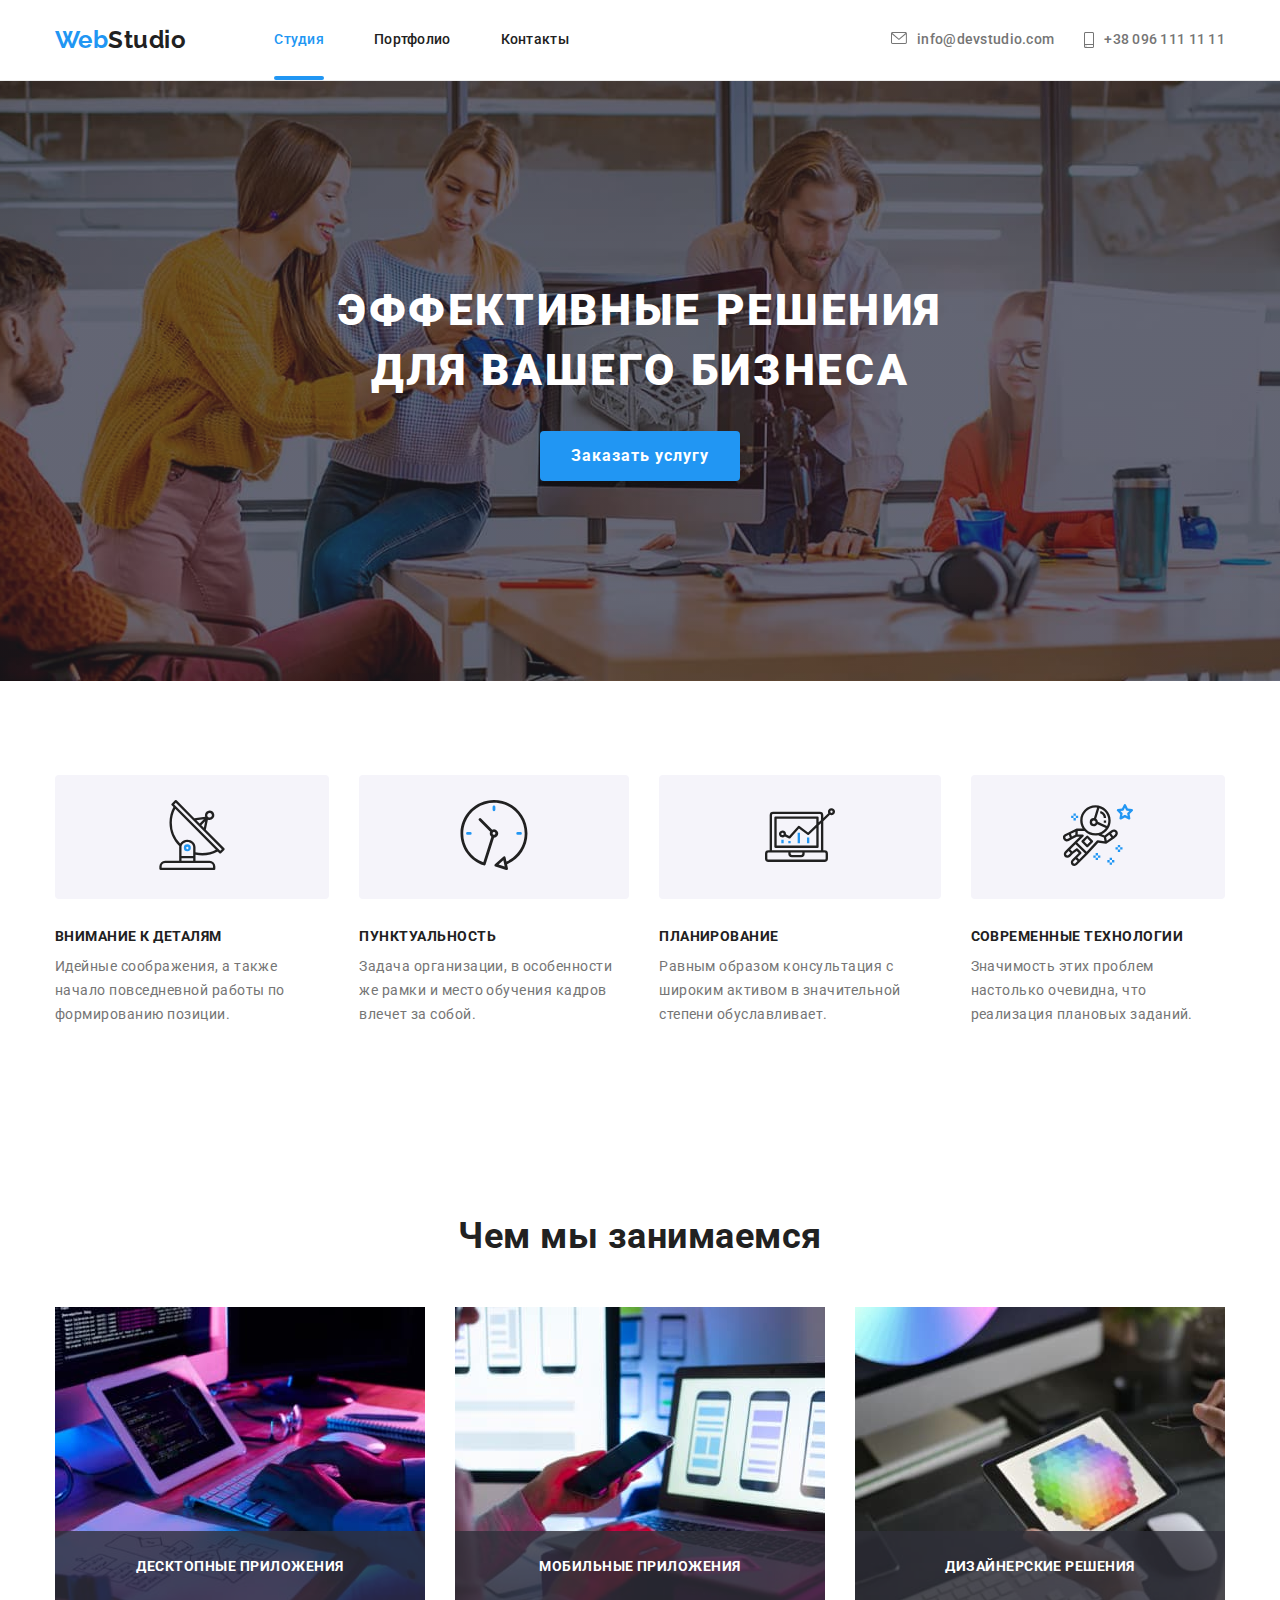
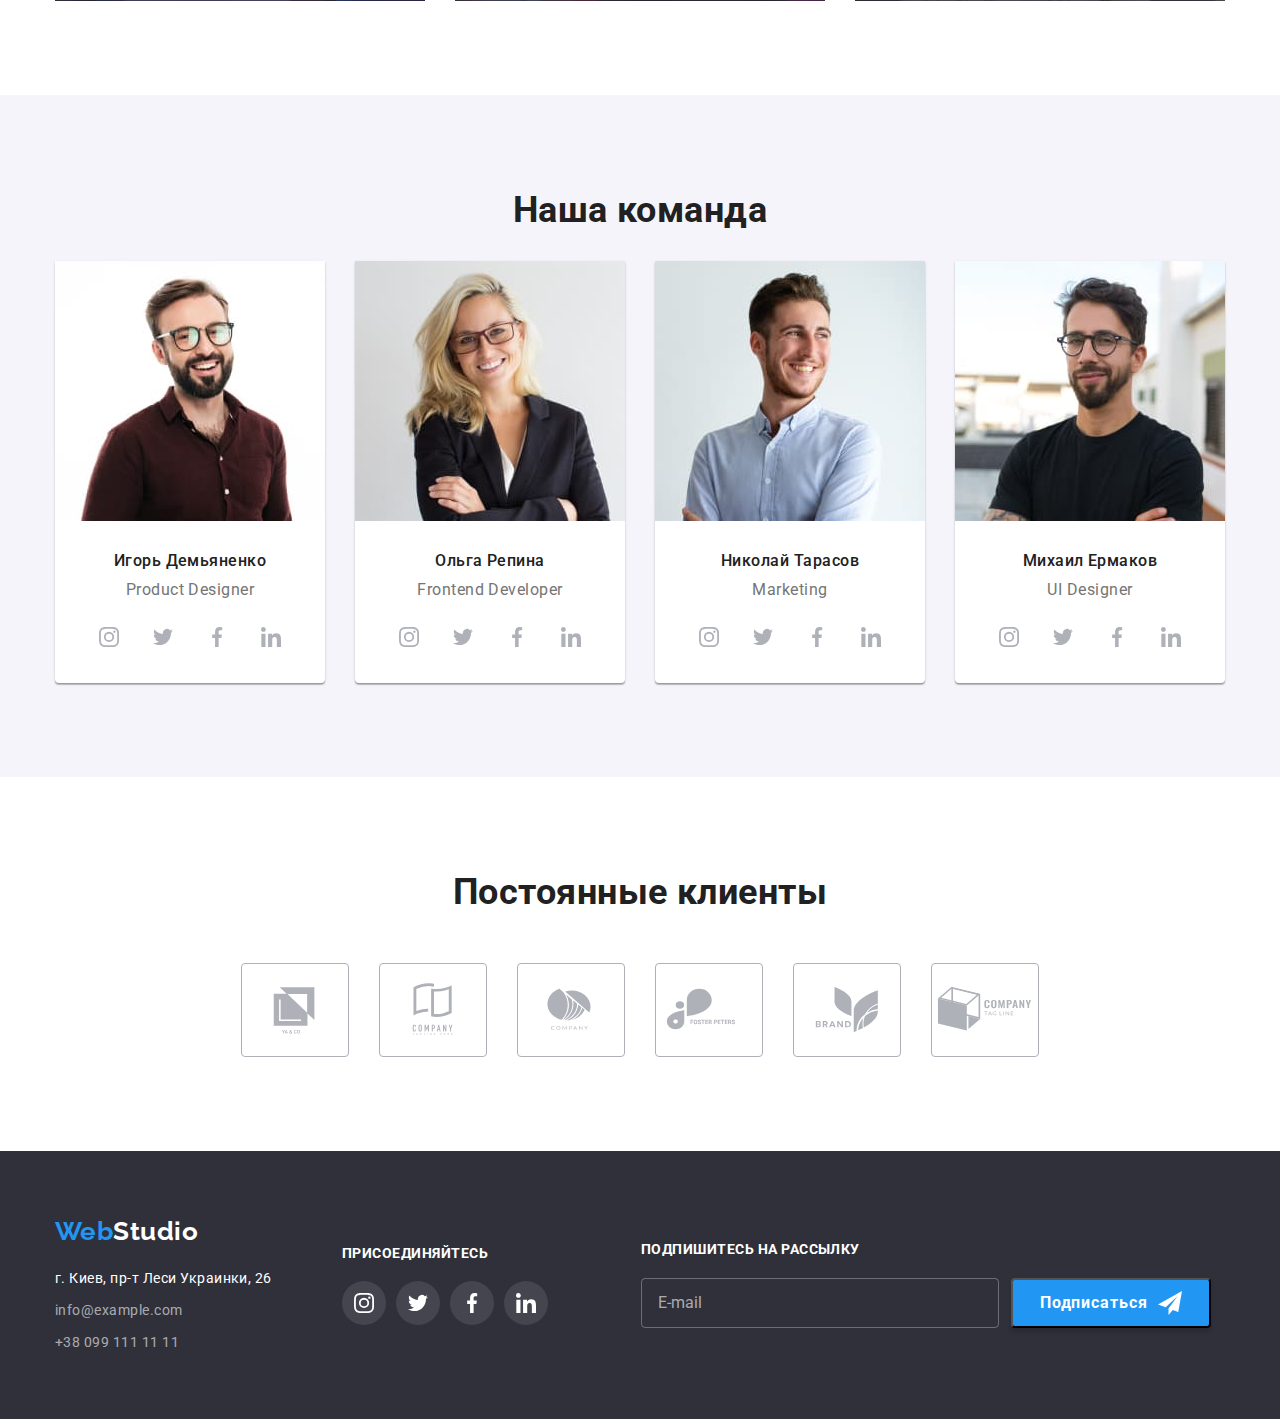
==== commit 921cce44: "ДЗ 8" ====
--- a/index.html
+++ b/index.html
@@ -122,7 +122,13 @@
         <h2 class="team__tittle">Наша команда</h2>
         <ul class="team-list">  
             <li class="team-item">
-                <img class="team-item__photo" srcset="./images/Igor-Demianenko.jpg 1x, ./images/Igor-Demianenko@2x.jpg 2x" src="./images/Igor-Demianenko.jpg" alt="Игорь Демьяненко">
+                <picture>
+                    <source srcset="./images/Igor-Demianenko_450_mobile.jpg 1x, ./images/Igor-Demianenko_450_mobile@2x.jpg 2x" media="(max-width: 767px)">
+                    <source srcset="./images/Igor-Demianenko_354_tablet.jpg 1x, ./images/Igor-Demianenko_354_tablet@2x.jpg 2x" media="(min-width: 768px) and (max-width: 1199px)">
+                    <source srcset="./images/Igor-Demianenko_270_desktop.jpg 1x, ./images/Igor-Demianenko_270_desktop@2x.jpg 2x" media="(min-width: 1200px)">
+                    <img class="team-item__photo" src="./images/Igor-Demianenko_354_tablet.jpg" alt="Игорь Демьяненко">
+                </picture>
+                
                 <div class="team-employee">
                     <h3 class="team-employee__tittle">Игорь Демьяненко</h3>
                     <p class="team-employee__profession">Product Designer</p>
@@ -135,7 +141,13 @@
                 </div>
             </li>
             <li class="team-item">
-                <img class="team-item__photo" srcset="./images/Olga-Repina.jpg 1x, ./images/Olga-Repina@2x.jpg 2x" src="./images/Olga-Repina.jpg" alt="Ольга Репина">
+                <picture>
+                    <source srcset="./images/Olga-Repina_450_mobile.jpg 1x, ./images/Olga-Repina_450_mobile@2x.jpg 2x" media="(max-width: 767px)">
+                    <source srcset="./images/Olga-Repina_354_tablet.jpg 1x, ./images/Olga-Repina_354_tablet@2x.jpg 2x" media="(min-width: 768px) and (max-width: 1199px)">
+                    <source srcset="./images/Olga-Repina_270_desktop.jpg 1x, ./images/Olga-Repina_270_desktop@2x.jpg 2x" media="(min-width: 1200px)">
+                    <img class="team-item__photo" src="./images/Olga-Repina_354_tablet.jpg" alt="Ольга Репина">
+                </picture>
+                
                 <div class="team-employee">
                     <h3 class="team-employee__tittle">Ольга Репина</h3>
                     <p class="team-employee__profession">Frontend Developer</p>
@@ -148,7 +160,13 @@
                 </div>
             </li>
             <li class="team-item">
-                <img class="team-item__photo" srcset="./images/Nikolai-Tarasov.jpg 1x, ./images/Nikolai-Tarasov@2x.jpg 2x" src="./images/Nikolai-Tarasov.jpg" alt="Николай Тарасов">
+                <picture>
+                    <source srcset="./images/Nikolai-Tarasov_450_mobile.jpg 1x, ./images/Nikolai-Tarasov_450_mobile@2x.jpg 2x" media="(max-width: 767px)">
+                    <source srcset="./images/Nikolai-Tarasov_354_tablet.jpg 1x, ./images/Nikolai-Tarasov_354_tablet@2x.jpg 2x" media="(min-width: 768px) and (max-width: 1199px)">
+                    <source srcset="./images/Nikolai-Tarasov_270_desktop.jpg 1x, ./images/Nikolai-Tarasov_270_desktop@2x.jpg 2x" media="(min-width: 1200px)">
+                    <img class="team-item__photo" src="./images/Nikolai-Tarasov_354_tablet.jpg" alt="Николай Тарасов">
+                </picture>
+                
                 <div class="team-employee">
                     <h3 class="team-employee__tittle">Николай Тарасов</h3>
                     <p class="team-employee__profession">Marketing</p>
@@ -161,7 +179,13 @@
                 </div>
             </li>
             <li class="team-item">
-                <img class="team-item__photo" srcset="./images/Mikhail-Ermakov.jpg 1x, ./images/Mikhail-Ermakov@2x.jpg 2x" src="./images/Mikhail-Ermakov.jpg" alt="Михаил Ермаков">
+                <picture>
+                    <source srcset="./images/Mikhail-Ermakov_450_mobile.jpg 1x, ./images/Mikhail-Ermakov_450_mobile@2x.jpg 2x" media="(max-width: 767px)">
+                    <source srcset="./images/Mikhail-Ermakov_354_tablet.jpg 1x, ./images/Mikhail-Ermakov_354_tablet@2x.jpg 2x" media="(min-width: 768px) and (max-width: 1199px)">
+                    <source srcset="./images/Mikhail-Ermakov_270_desktop.jpg 1x, ./images/Mikhail-Ermakov_270_desktop@2x.jpg 2x" media="(min-width: 1200px)">
+                    <img class="team-item__photo" src="./images/Mikhail-Ermakov_354_tablet.jpg" alt="Михаил Ермаков">
+                </picture>
+                
                 <div class="team-employee">
                     <h3 class="team-employee__tittle">Михаил Ермаков</h3>
                     <p class="team-employee__profession">UI Designer</p>
--- a/css/main.min.css
+++ b/css/main.min.css
@@ -1,2 +1,2 @@
-body{font-family:Roboto,sans-serif;color:#757575;background-color:#fff;letter-spacing:0.03em}img{display:block;max-width:100%;height:auto}.site-nav-list,.header-contact,.header-menu-link,.modal-agreement__list,.benefits-list,.services-list,.team-list,.employee-contact,.client-list,.footer-connect-list,.portfolio-button,.portfolio-list{margin:0;padding:0;list-style:none}.order-section__title,.modal-agreement__title,.benefits-list__tittle,.benefits-list__text,.services__tittle,.services-list__title,.team__tittle,.team-employee__tittle,.team-employee__profession,.client-tittle,.footer-connect__tittle,.footer-subscription__title,.portfolio-list__title,.portfolio-list__text,.portfolio-overlay__text{margin:0;padding:0}.benefits-section,.services,.team,.client,.footer-connect,.portfolio{padding-top:94px;padding-bottom:94px}@media screen and (max-width: 1199px){.benefits-section,.services,.team,.client,.footer-connect,.portfolio{padding-top:60px;padding-bottom:60px}}.services-list__title,.client-list{display:-webkit-box;display:-ms-flexbox;display:flex;-webkit-box-align:center;-ms-flex-align:center;align-items:center}.conteiner{padding-left:15px;padding-right:15px;margin-left:auto;margin-right:auto}@media screen and (min-width: 480px){.conteiner{width:480px}}@media screen and (min-width: 768px){.conteiner{width:768px}}@media screen and (min-width: 1200px){.conteiner{width:1200px}}.header{border-bottom:1px solid #ECECEC}.header-section{display:-webkit-box;display:-ms-flexbox;display:flex;-webkit-box-align:center;-ms-flex-align:center;align-items:center}@media screen and (max-width: 767px){.header-section{-webkit-box-pack:justify;-ms-flex-pack:justify;justify-content:space-between}}.menu-button{display:-webkit-inline-box;display:-ms-inline-flexbox;display:inline-flex;-webkit-box-pack:center;-ms-flex-pack:center;justify-content:center;-webkit-box-align:center;-ms-flex-align:center;align-items:center;width:40px;height:40px;margin:0;padding:0;border:none;background-color:transparent;z-index:2}@media screen and (min-width: 768px){.menu-button{display:none}}.menu-button .menu-button__img--close{display:none}.menu-button.is-open .menu-button__img--close{display:block}.menu-button.is-open .menu-button__img--open{display:none}.header-mobile-menu{background-color:#fff;width:100%}@media screen and (max-width: 767px){.header-mobile-menu{position:absolute;top:0;left:0;width:100%;z-index:1;display:none;padding-top:48px;padding-bottom:48px;padding-left:40px}.header-mobile-menu.is-open{display:block}}@media screen and (min-width: 768px){.header-mobile-menu{display:-webkit-box;display:-ms-flexbox;display:flex;-webkit-box-pack:justify;-ms-flex-pack:justify;justify-content:space-between}}@media screen and (max-width: 767px){.header-nav-menu{margin-bottom:302px}}@media screen and (min-width: 768px){.header-nav-menu{display:-webkit-box;display:-ms-flexbox;display:flex;-webkit-box-align:center;-ms-flex-align:center;align-items:center;margin-left:88px}}@media screen and (min-width: 768px){.site-nav-list{display:-webkit-box;display:-ms-flexbox;display:flex}}@media screen and (max-width: 767px){.site-nav-list__item{margin-bottom:35px}.site-nav-list__item:nth-child(2n){margin-bottom:32px}.site-nav-list__item:last-child{margin-bottom:0}}@media screen and (min-width: 768px){.site-nav-list__item{margin-right:50px}.site-nav-list__item:last-child{margin-right:0}}.site-nav-list__link{color:#212121;font-weight:500;font-size:40px;line-height:1.175;letter-spacing:0.02em;text-decoration:none;-webkit-transition:color 250ms cubic-bezier(0.4, 0, 0.2, 1);transition:color 250ms cubic-bezier(0.4, 0, 0.2, 1)}@media screen and (min-width: 768px){.site-nav-list__link{position:relative;padding-bottom:32px;padding-top:32px}}.site-nav-list__link:hover,.site-nav-list__link:focus{color:#2196F3}@media screen and (min-width: 768px){.site-nav-list__link{display:-webkit-box;display:-ms-flexbox;display:flex;font-style:normal;font-weight:500;font-size:14px;line-height:1.14;letter-spacing:0.02em}}.site-nav-list__link--current{color:#2196F3}@media screen and (min-width: 768px){.site-nav-list__link--current::before{content:'';position:absolute;bottom:0;width:100%;height:4px;border-radius:2px;background-color:#2196F3}}@media screen and (max-width: 767px){.header-contact{margin-bottom:64px}}@media screen and (min-width: 768px) and (max-width: 1199px){.header-contact{display:-webkit-box;display:-ms-flexbox;display:flex;-webkit-box-orient:vertical;-webkit-box-direction:normal;-ms-flex-direction:column;flex-direction:column;-webkit-box-pack:center;-ms-flex-pack:center;justify-content:center}}@media screen and (min-width: 1200px){.header-contact{display:-webkit-box;display:-ms-flexbox;display:flex;-webkit-box-align:center;-ms-flex-align:center;align-items:center}}@media screen and (max-width: 767px){.header-contact__item{margin-bottom:32px}.header-contact__item:last-child{margin-bottom:0}}@media screen and (min-width: 1200px){.header-contact__item{display:-webkit-box;display:-ms-flexbox;display:flex;margin-right:30px}.header-contact__item:last-child{margin-right:0}}.header-contact__link{color:#757575;font-weight:500;font-size:12px;letter-spacing:0,02em;text-decoration:none;-webkit-transition:color 250ms cubic-bezier(0.4, 0, 0.2, 1);transition:color 250ms cubic-bezier(0.4, 0, 0.2, 1)}.header-contact__link:hover,.header-contact__link:focus{color:#2196F3}@media screen and (min-width: 1200px){.header-contact__link{font-weight:500;font-size:14px;line-height:1.14;letter-spacing:0.02em}}.header-contact__link-tell{display:-webkit-inline-box;display:-ms-inline-flexbox;display:inline-flex}@media screen and (max-width: 767px) and (max-width: 1199px){.header-contact__link-tell{font-weight:500;font-size:34px;line-height:1.18px;color:#2196F3}}@media screen and (min-width: 768px) and (max-width: 1199px){.header-contact__link-tell{margin-top:10px}}.header-contact__link-mail{display:-webkit-inline-box;display:-ms-inline-flexbox;display:inline-flex}@media screen and (max-width: 767px) and (max-width: 1199px){.header-contact__link-mail{font-weight:500;font-size:24px;line-height:1.17}}.header-contact__img{fill:currentColor;margin-right:10px}@media screen and (max-width: 767px){.header-contact__img{display:none}}.header-menu-link{display:-webkit-box;display:-ms-flexbox;display:flex}@media screen and (min-width: 768px){.header-menu-link{display:none}}.header-menu-link__item{padding-left:10px;padding-right:10px}.header-menu-link__item:not(last-child){border-right:1px solid rgba(33,33,33,0.2)}.header-menu-link_href{text-decoration:none;color:#2196F3;font-weight:500;font-size:18px;line-height:1.22}.logo{font-family:Raleway,sans-serif;font-weight:bold;font-size:24px;color:#212121;line-height:1.166;text-decoration:none;display:-webkit-box;display:-ms-flexbox;display:flex}.logo__web{color:#2196F3}.footer-logo{font-family:Raleway,sans-serif;font-weight:bold;font-size:26px;line-height:1.19;color:#fff;text-decoration:none;display:block}.order-section{background-color:#2F303A;text-align:center;margin-left:auto;margin-right:auto;padding-top:118px;padding-bottom:118px}@media screen and (max-width: 767px){.order-section{background-image:-webkit-gradient(linear, left top, left bottom, from(rgba(47,48,58,0.4)), to(rgba(47,48,58,0.4))),url("./images/backgraund-mobile.jpg");background-image:linear-gradient(rgba(47,48,58,0.4), rgba(47,48,58,0.4)),url("./images/backgraund-mobile.jpg");background-position:center;background-size:cover;background-repeat:no-repeat}}@media screen and (max-width: 767px) and (min-device-pixel-ratio: 2), screen and (max-width: 767px) and (-webkit-min-device-pixel-ratio: 2), screen and (max-width: 767px) and (min-resolution: 192dpi), screen and (max-width: 767px) and (min-resolution: 2dppx){.order-section{background-image:-webkit-gradient(linear, left top, left bottom, from(rgba(47,48,58,0.4)), to(rgba(47,48,58,0.4))),url("./images/backgraund-mobile@2x.jpg");background-image:linear-gradient(rgba(47,48,58,0.4), rgba(47,48,58,0.4)),url("./images/backgraund-mobile@2x.jpg")}}@media screen and (min-width: 768px) and (max-width: 1199px){.order-section{background-image:-webkit-gradient(linear, left top, left bottom, from(rgba(47,48,58,0.4)), to(rgba(47,48,58,0.4))),url("./images/backgraund-tablet.jpg");background-image:linear-gradient(rgba(47,48,58,0.4), rgba(47,48,58,0.4)),url("./images/backgraund-tablet.jpg");background-position:center;background-size:cover;background-repeat:no-repeat}}@media screen and (min-width: 768px) and (max-width: 1199px) and (min-device-pixel-ratio: 2), screen and (min-width: 768px) and (max-width: 1199px) and (-webkit-min-device-pixel-ratio: 2), screen and (min-width: 768px) and (max-width: 1199px) and (min-resolution: 192dpi), screen and (min-width: 768px) and (max-width: 1199px) and (min-resolution: 2dppx){.order-section{background-image:-webkit-gradient(linear, left top, left bottom, from(rgba(47,48,58,0.4)), to(rgba(47,48,58,0.4))),url("./images/backgraund-tablet@2x.jpg");background-image:linear-gradient(rgba(47,48,58,0.4), rgba(47,48,58,0.4)),url("./images/backgraund-tablet@2x.jpg")}}@media screen and (min-width: 1200px){.order-section{background-image:-webkit-gradient(linear, left top, left bottom, from(rgba(47,48,58,0.4)), to(rgba(47,48,58,0.4))),url("./images/backgraund-desktop.jpg");background-image:linear-gradient(rgba(47,48,58,0.4), rgba(47,48,58,0.4)),url("./images/backgraund-desktop.jpg");background-position:center;background-size:cover;background-repeat:no-repeat}}@media screen and (min-width: 1200px) and (min-device-pixel-ratio: 2), screen and (min-width: 1200px) and (-webkit-min-device-pixel-ratio: 2), screen and (min-width: 1200px) and (min-resolution: 192dpi), screen and (min-width: 1200px) and (min-resolution: 2dppx){.order-section{background-image:-webkit-gradient(linear, left top, left bottom, from(rgba(47,48,58,0.4)), to(rgba(47,48,58,0.4))),url("./images/backgraund-desktop@2x.jpg");background-image:linear-gradient(rgba(47,48,58,0.4), rgba(47,48,58,0.4)),url("./images/backgraund-desktop@2x.jpg")}}.order-section__title{color:#fff;font-weight:900;letter-spacing:0.06em;text-align:center;text-transform:uppercase;margin-left:auto;margin-right:auto;margin-bottom:30px}@media screen and (min-width: 768px){.order-section__title{font-size:26px;line-height:1.61;max-width:360px;padding-top:118px}}.order-section__button{background-color:#2196F3;color:#fff;font-weight:bold;font-size:16px;line-height:1.88;cursor:pointer;font-family:inherit;letter-spacing:0.06em;display:inline-block;width:200px;height:50px;-webkit-box-shadow:0px 4px 4px rgba(0,0,0,0.15);box-shadow:0px 4px 4px rgba(0,0,0,0.15);border-radius:4px;border-color:transparent;-webkit-transition:color 250ms cubic-bezier(0.4, 0, 0.2, 1);transition:color 250ms cubic-bezier(0.4, 0, 0.2, 1)}.order-section__button:hover,.order-section__button:focus{background-color:#188CE8}@media screen and (min-width: 768px){.order-section__button{margin-bottom:118px}}.backdrop{position:fixed;z-index:3;top:0;left:0;bottom:0;right:0;overflow-y:scroll;opacity:1;-webkit-transition:opacity 250ms ease-in-out;transition:opacity 250ms ease-in-out;background-color:rgba(0,0,0,0.2)}.backdrop--is-hidden{opacity:0;pointer-events:none}.backdrop--is-hidden .modal{-webkit-transform:translate(-50%, -50%) scale(0);transform:translate(-50%, -50%) scale(0)}.modal{position:absolute;min-width:528px;height:581px;top:50%;left:50%;-webkit-transform:translate(-50%, -50%) scale(1);transform:translate(-50%, -50%) scale(1);-webkit-transition:-webkit-transform 500ms ease-in-out;transition:-webkit-transform 500ms ease-in-out;transition:transform 500ms ease-in-out;transition:transform 500ms ease-in-out, -webkit-transform 500ms ease-in-out;background-color:#fff;-webkit-box-shadow:0px 1px 3px rgba(0,0,0,0.12),0px 1px 1px rgba(0,0,0,0.14),0px 2px 1px rgba(0,0,0,0.2);box-shadow:0px 1px 3px rgba(0,0,0,0.12),0px 1px 1px rgba(0,0,0,0.14),0px 2px 1px rgba(0,0,0,0.2);border-radius:4px;padding:40px 39px 40px 41px}.modal-agreement__title{margin-bottom:12px;font-style:normal;font-weight:bold;font-size:20px;line-height:1.15;text-align:center;color:#212121}.modal-agreement__label{display:-webkit-box;display:-ms-flexbox;display:flex;-webkit-box-orient:vertical;-webkit-box-direction:normal;-ms-flex-direction:column;flex-direction:column;font-style:normal;font-weight:normal;font-size:12px;line-height:1.17;letter-spacing:0.01em;color:#757575}.modal-agreement__input{padding-left:42px;padding-top:12px;padding-bottom:12px;border:1px solid rgba(33,33,33,0.2);border-radius:4px;outline:none;cursor:pointer;-webkit-transition:border 250ms cubic-bezier(0.4, 0, 0.2, 1);transition:border 250ms cubic-bezier(0.4, 0, 0.2, 1)}.modal-agreement__input:focus{border-color:#2196F3}.comment-textarea:focus{border-color:#2196F3}.modal-agreement__input:focus ~ .modal-agreement__img{fill:#2196F3}.modal-agreement__comment{font-style:normal;font-weight:normal;font-size:12px;line-height:1.17;letter-spacing:0.01em;color:#757575;margin-bottom:4px;display:-webkit-box;display:-ms-flexbox;display:flex;-webkit-box-orient:vertical;-webkit-box-direction:normal;-ms-flex-direction:column;flex-direction:column;margin-bottom:20px}.modal-agreement__list{font-style:normal;font-weight:normal;font-size:12px;line-height:1.17;letter-spacing:0.01em;color:#757575}textarea{resize:none}.comment-textarea{font-style:normal;font-weight:normal;font-size:14px;line-height:1.14;letter-spacing:0.01em}.modal-agreement__item{position:relative;margin-bottom:10px;display:-webkit-box;display:-ms-flexbox;display:flex;-webkit-box-orient:vertical;-webkit-box-direction:normal;-ms-flex-direction:column;flex-direction:column}.modal-agreement__item .modal-agreement__img{position:absolute;bottom:12px;left:12px}.modal-agreement__label-title{padding:4px}.modal-agreement__textarea{border:1px solid rgba(33,33,33,0.2);border-radius:4px;padding:12px 16px;outline:none;-webkit-transition:border 250ms cubic-bezier(0.4, 0, 0.2, 1);transition:border 250ms cubic-bezier(0.4, 0, 0.2, 1)}.agreement-follow{display:-webkit-box;display:-ms-flexbox;display:flex}.follow-checkbox{font-style:normal;font-weight:normal;font-size:14px;line-height:1.71;-webkit-box-align:center;-ms-flex-align:center;align-items:center;text-align:center;color:#757575;margin-bottom:30px}.follow-checkbox__input{-moz-appearance:none;-webkit-appearance:none;appearance:none}.follow-checkbox__img{padding:0;display:-webkit-inline-box;display:-ms-inline-flexbox;display:inline-flex;border:2px solid #212121;border-radius:2px;background-color:#fff;color:#fff;fill:currentColor;-webkit-box-align:center;-ms-flex-align:center;align-items:center;-webkit-box-pack:center;-ms-flex-pack:center;justify-content:center;text-align:center;-webkit-transition:border 250ms cubic-bezier(0.4, 0, 0.2, 1),background-color 250ms cubic-bezier(0.4, 0, 0.2, 1);transition:border 250ms cubic-bezier(0.4, 0, 0.2, 1),background-color 250ms cubic-bezier(0.4, 0, 0.2, 1)}.follow-checkbox__input:checked+.follow-checkbox__img{background-color:#2196F3;border:2px solid #2196F3}.modal-agreement__button{display:block;background-color:#2196F3;-webkit-box-shadow:0px 4px 4px rgba(0,0,0,0.15);box-shadow:0px 4px 4px rgba(0,0,0,0.15);border-radius:4px;text-align:center;width:200px;height:50px;margin-right:auto;margin-left:auto;font-style:normal;font-weight:bold;font-size:16px;line-height:1.88;letter-spacing:0.06em;color:#FFFFFF;cursor:pointer;-webkit-transition:background-color 250ms cubic-bezier(0.4, 0, 0.2, 1);transition:background-color 250ms cubic-bezier(0.4, 0, 0.2, 1)}.modal-agreement__button{background-color:#188CE8}.follow-checkbox__terms{color:#2196F3}.modal-btn{position:absolute;top:8px;right:8px;display:-webkit-inline-box;display:-ms-inline-flexbox;display:inline-flex;-webkit-box-align:center;-ms-flex-align:center;align-items:center;-webkit-box-pack:center;-ms-flex-pack:center;justify-content:center;width:30px;height:30px;background-color:#fff;border:1px solid rgba(0,0,0,0.1);border-radius:50%;cursor:pointer}.modal-btn:hover{fill:#2196F3}@media screen and (min-width: 768px){.benefits-list{display:-webkit-box;display:-ms-flexbox;display:flex;-ms-flex-wrap:wrap;flex-wrap:wrap}}@media screen and (min-width: 1200px){.benefits-list{-ms-flex-wrap:nowrap;flex-wrap:nowrap}}.benefits-list__item{margin-bottom:30px}.benefits-list__item:last-child{margin-bottom:0}@media screen and (min-width: 768px){.benefits-list__item{max-width:354px}.benefits-list__item:nth-child(2n+1){margin-right:30px}}@media screen and (min-width: 1200px){.benefits-list__item{margin-bottom:0;margin-right:30px}.benefits-list__item:last-child{margin-right:0}}.benefits-list__tittle{font-weight:700;font-size:14px;line-height:1.14;color:#212121;width:100%;text-align:center;margin-top:30px}@media screen and (min-width: 768px){.benefits-list__tittle{text-align:start}}.benefits-list__text{font-weight:normal;font-size:14px;line-height:1.71;margin-top:10px}.benefits-list__img{background-color:#F5F4FA;border-radius:4px;text-align:center;padding-top:25px;padding-bottom:25px}@media screen and (max-width: 768px){.services{display:none}}.services__tittle{font-weight:bold;font-size:36px;line-height:1.17;color:#212121;text-align:center;margin-bottom:50px}.services-list{display:-webkit-box;display:-ms-flexbox;display:flex}.services-list__item{margin-right:30px;position:relative}.services-list__item:last-child{margin-right:0px}.services-list__title{position:absolute;-webkit-box-pack:center;-ms-flex-pack:center;justify-content:center;bottom:0;width:100%;height:70px;background-color:rgba(47,48,58,0.8);font-style:normal;font-weight:bold;font-size:14px;line-height:1,14;text-transform:uppercase;color:#fff}.team{background-color:#F5F4FA}.team__tittle{font-weight:bold;font-size:28px;line-height:1.178;color:#212121;text-align:center}@media screen and (min-width: 1200px){.team__tittle{font-weight:700;font-size:36px;line-height:1.17}}@media screen and (min-width: 768px){.team-list{display:-webkit-box;display:-ms-flexbox;display:flex;-ms-flex-wrap:wrap;flex-wrap:wrap}}@media screen and (min-width: 1200px){.team-list{-ms-flex-wrap:nowrap;flex-wrap:nowrap}}.team-item{background-color:#fff;-webkit-box-shadow:0px 1px 3px rgba(0,0,0,0.12),0px 1px 1px rgba(0,0,0,0.14),0px 2px 1px rgba(0,0,0,0.2);box-shadow:0px 1px 3px rgba(0,0,0,0.12),0px 1px 1px rgba(0,0,0,0.14),0px 2px 1px rgba(0,0,0,0.2);border-radius:0px 0px 4px 4px;width:100%;margin-top:30px}@media screen and (min-width: 768px){.team-item{max-width:354px}.team-item:nth-child(2n+1){margin-right:30px}}@media screen and (min-width: 1200px){.team-item{margin-right:30px}.team-item:last-child{margin-right:0}}.team-item__photo{width:100%}.team-employee__tittle{font-weight:500;font-size:16px;line-height:1.16;color:#212121;text-align:center;margin-top:30px}.team-employee__profession{font-weight:normal;font-size:16px;line-height:1.19;text-align:center;margin-top:10px}.employee-contact{display:-webkit-box;display:-ms-flexbox;display:flex;-webkit-box-pack:center;-ms-flex-pack:center;justify-content:center;margin-top:16px;padding-bottom:24px}.employee-contact__item{margin-right:10px}.employee-contact__item:last-child{margin-right:0px}.employee-contact__link{display:block;text-decoration:none;width:44px;height:44px;background-color:#fff;color:#AFB1B8;border-radius:50%;cursor:pointer;-webkit-box-align:center;-ms-flex-align:center;align-items:center;-webkit-box-pack:center;-ms-flex-pack:center;justify-content:center;display:-webkit-inline-box;display:-ms-inline-flexbox;display:inline-flex;-webkit-transition:color 250ms cubic-bezier(0.4, 0, 0.2, 1),background-color 250ms cubic-bezier(0.4, 0, 0.2, 1);transition:color 250ms cubic-bezier(0.4, 0, 0.2, 1),background-color 250ms cubic-bezier(0.4, 0, 0.2, 1)}.employee-contact__link:hover,.employee-contact__link:focus{background-color:#2196F3;color:#fff}.employee-contact__img{fill:currentColor}.client{text-align:center}.client-tittle{font-weight:bold;font-size:28px;line-height:1.17;color:#212121;text-align:center}@media screen and (min-width: 1200px){.client-tittle{font-weight:700;font-size:36px}}.client-list{-ms-flex-wrap:wrap;flex-wrap:wrap;-webkit-box-pack:center;-ms-flex-pack:center;justify-content:center}@media screen and (min-width: 1200px){.client-list{-ms-flex-wrap:nowrap;flex-wrap:nowrap;margin-top:50px}}@media screen and (max-width: 767px){.client-list__item{margin-top:30px}.client-list__item:nth-child(2n+1){margin-right:30px}}@media screen and (min-width: 768px) and (max-width: 1199px){.client-list__item{margin-top:30px;margin-right:30px}.client-list__item:nth-child(3n){margin-right:0}}@media screen and (min-width: 1200px){.client-list__item{margin-top:0;margin-right:30px}.client-list__item:last-child{margin-right:0}}.client-list__link{display:-webkit-box;display:-ms-flexbox;display:flex;-webkit-box-align:center;-ms-flex-align:center;align-items:center;-webkit-box-pack:center;-ms-flex-pack:center;justify-content:center;text-decoration:none;border:1px solid #AFB1B8;border-radius:4px;color:#AFB1B8;min-width:210px;min-height:92px;-webkit-transition:color 250ms cubic-bezier(0.4, 0, 0.2, 1),border 250ms cubic-bezier(0.4, 0, 0.2, 1);transition:color 250ms cubic-bezier(0.4, 0, 0.2, 1),border 250ms cubic-bezier(0.4, 0, 0.2, 1)}.client-list__link:hover,.client-list__link:focus{border:1px solid #2196F3;color:#2196F3}@media screen and (min-width: 768px){.client-list__link{min-width:226px;min-height:92px}}@media screen and (min-width: 1200px){.client-list__link{min-width:170px;min-height:92px}}.client-list__img{fill:currentColor}.footer{background-color:#2F303A;color:#FFFFFF}.footer-section{text-align:center}@media screen and (max-width: 1199px){.footer-section{padding-top:60px;padding-bottom:60px}}@media screen and (min-width: 1200px){.footer-section{display:-webkit-box;display:-ms-flexbox;display:flex;-webkit-box-align:center;-ms-flex-align:center;align-items:center}}@media screen and (min-width: 768px){.footer-section-tablet{display:-webkit-box;display:-ms-flexbox;display:flex;-webkit-box-align:center;-ms-flex-align:center;align-items:center;-webkit-box-pack:center;-ms-flex-pack:center;justify-content:center}}.footer-logo{font-family:Raleway, sans-serif;font-weight:bold;font-size:26px;line-height:1.19;color:#FFFFFF;text-decoration:none;display:block}@media screen and (min-width: 1200px){.footer-contact{text-align:start}}.footer-contact__address{font-weight:normal;font-size:14px;line-height:1.71;font-style:normal;margin-top:20px}.footer-contact__contacts{color:rgba(255,255,255,0.6);text-decoration:none;display:block;margin-top:8px}@media screen and (min-width: 768px){.footer-connect{margin-left:165px}}@media screen and (min-width: 1200px){.footer-connect{margin-left:70px}}.footer-connect__tittle{font-size:14px;line-height:1,14;text-transform:uppercase;margin-bottom:20px}.footer-connect-list{display:-webkit-box;display:-ms-flexbox;display:flex;-webkit-box-pack:center;-ms-flex-pack:center;justify-content:center}.footer-connect-list__item{margin-right:10px}.footer-connect-list__item:last-child{margin-right:0px}.footer-connect-list__link{display:block;text-decoration:none;color:#fff;background:rgba(255,255,255,0.1);border-radius:50%;width:44px;height:44px;-webkit-box-align:center;-ms-flex-align:center;align-items:center;-webkit-box-pack:center;-ms-flex-pack:center;justify-content:center;display:-webkit-inline-box;display:-ms-inline-flexbox;display:inline-flex;-webkit-transition:background-color 250ms cubic-bezier(0.4, 0, 0.2, 1);transition:background-color 250ms cubic-bezier(0.4, 0, 0.2, 1)}.footer-connect-list__link:hover,.footer-connect-list__link:focus{background-color:#2196F3}.footer-connect-list__img{fill:currentColor}@media screen and (min-width: 768px) and (max-width: 1199px){.footer-subscription{margin-top:60px}}@media screen and (min-width: 1200px){.footer-subscription{margin-left:93px}}.footer-subscription__title{font-style:normal;font-weight:bold;font-size:14px;line-height:1.14;text-transform:uppercase}.footer-subscription-form{text-align:center;margin-top:20px}@media screen and (min-width: 1200px){.footer-subscription-form{display:-webkit-box;display:-ms-flexbox;display:flex}}.footer-subscription__input{color:#fff;display:block;border:1px solid rgba(255,255,255,0.3);border-radius:4px;outline:none;background-color:transparent;width:100%;padding:15px 16px}.footer-subscription__input::-webkit-input-placeholder{font-style:normal;font-weight:normal;font-size:16px;line-height:1.25;color:rgba(255,255,255,0.6)}.footer-subscription__input:-ms-input-placeholder{font-style:normal;font-weight:normal;font-size:16px;line-height:1.25;color:rgba(255,255,255,0.6)}.footer-subscription__input::-ms-input-placeholder{font-style:normal;font-weight:normal;font-size:16px;line-height:1.25;color:rgba(255,255,255,0.6)}.footer-subscription__input::placeholder{font-style:normal;font-weight:normal;font-size:16px;line-height:1.25;color:rgba(255,255,255,0.6)}@media screen and (min-width: 768px) and (max-width: 1199px){.footer-subscription__input{max-width:450px;margin-left:auto;margin-right:auto}}@media screen and (min-width: 1200px){.footer-subscription__input{min-width:358px;max-height:50px}}.footer-subscription__button{display:-webkit-inline-box;display:-ms-inline-flexbox;display:inline-flex;-webkit-box-pack:center;-ms-flex-pack:center;justify-content:center;-webkit-box-align:center;-ms-flex-align:center;align-items:center;font-style:normal;font-weight:bold;font-size:16px;line-height:1.88;letter-spacing:0.06em;min-width:200px;min-height:50px;margin-left:auto;margin-right:auto;margin-top:30px;background-color:#2196F3;color:#fff;-webkit-box-shadow:0px 4px 4px rgba(0,0,0,0.15);box-shadow:0px 4px 4px rgba(0,0,0,0.15);border-radius:4px;cursor:pointer}@media screen and (min-width: 768px){.footer-subscription__button{margin-top:20px}}@media screen and (min-width: 1200px){.footer-subscription__button{margin-top:0;margin-left:12px}}.footer-subscription__img{margin-left:10px;display:-webkit-inline-box;display:-ms-inline-flexbox;display:inline-flex}.portfolio-button{display:-webkit-box;display:-ms-flexbox;display:flex;-ms-flex-wrap:wrap;flex-wrap:wrap;margin-bottom:40px}@media screen and (min-width: 768px){.portfolio-button{margin-bottom:30px;-webkit-box-pack:center;-ms-flex-pack:center;justify-content:center}}.portfolio-button__item{margin-bottom:15px}.portfolio-button__item:nth-child(n+4){margin-bottom:0}.portfolio-button__item:not(:last-child){margin-right:8px}.portfolio-button__btn{background-color:#F5F4FA;color:#212121;font-weight:500;font-size:16px;line-height:1.63;cursor:pointer;font-family:inherit;display:block;padding:6px 22px 6px 22px;border-color:transparent;border-radius:4px;-webkit-transition:color 250ms cubic-bezier(0.4, 0, 0.2, 1),background-color 250ms cubic-bezier(0.4, 0, 0.2, 1),-webkit-box-shadow 250ms cubic-bezier(0.4, 0, 0.2, 1);transition:color 250ms cubic-bezier(0.4, 0, 0.2, 1),background-color 250ms cubic-bezier(0.4, 0, 0.2, 1),-webkit-box-shadow 250ms cubic-bezier(0.4, 0, 0.2, 1);transition:color 250ms cubic-bezier(0.4, 0, 0.2, 1),background-color 250ms cubic-bezier(0.4, 0, 0.2, 1),box-shadow 250ms cubic-bezier(0.4, 0, 0.2, 1);transition:color 250ms cubic-bezier(0.4, 0, 0.2, 1),background-color 250ms cubic-bezier(0.4, 0, 0.2, 1),box-shadow 250ms cubic-bezier(0.4, 0, 0.2, 1),-webkit-box-shadow 250ms cubic-bezier(0.4, 0, 0.2, 1)}.portfolio-button__btn:hover,.portfolio-button__btn:focus{background-color:#2196F3;color:#fff;-webkit-box-shadow:0px 3px 1px rgba(0,0,0,0.1),0px 1px 2px rgba(0,0,0,0.08),0px 2px 2px rgba(0,0,0,0.12);box-shadow:0px 3px 1px rgba(0,0,0,0.1),0px 1px 2px rgba(0,0,0,0.08),0px 2px 2px rgba(0,0,0,0.12)}.portfolio-list__link{background-color:#fff;display:block}.portfolio-list{display:-webkit-box;display:-ms-flexbox;display:flex;-ms-flex-wrap:wrap;flex-wrap:wrap}@media screen and (min-width: 1200px){.portfolio-list__item{margin-right:30px;margin-bottom:30px}.portfolio-list__item:nth-child(3n+3){margin-right:0px}.portfolio-list__item:nth-last-child(-n+3){margin-bottom:0px}}@media screen and (max-width: 767px){.portfolio-list__item{width:100%}.portfolio-list__item:not(:last-child){margin-bottom:30px}}@media screen and (min-width: 768px){.portfolio-list__item{max-width:354px;max-height:404px}.portfolio-list__item:nth-child(-n+2){max-height:440px}.portfolio-list__item:nth-child(2n+1){margin-right:30px}.portfolio-list__item:not(:last-child){margin-bottom:30px}}.portfolio-list__link{text-decoration:none;cursor:pointer;background-color:#fff;-webkit-transition:-webkit-box-shadow 250ms cubic-bezier(0.4, 0, 0.2, 1);transition:-webkit-box-shadow 250ms cubic-bezier(0.4, 0, 0.2, 1);transition:box-shadow 250ms cubic-bezier(0.4, 0, 0.2, 1);transition:box-shadow 250ms cubic-bezier(0.4, 0, 0.2, 1), -webkit-box-shadow 250ms cubic-bezier(0.4, 0, 0.2, 1)}.portfolio-list__link:hover,.portfolio-list__link:focus{-webkit-box-shadow:0px 1px 1px rgba(0,0,0,0.12),0px 4px 4px rgba(0,0,0,0.06),1px 4px 6px rgba(0,0,0,0.16);box-shadow:0px 1px 1px rgba(0,0,0,0.12),0px 4px 4px rgba(0,0,0,0.06),1px 4px 6px rgba(0,0,0,0.16)}.portfolio-list__link:hover .portfolio-overlay__text,.portfolio-list__link:focus .portfolio-overlay__text{-webkit-transform:translateY(0);transform:translateY(0)}.portfolio-list__content{border-left:1px solid #EEEEEE;border-right:1px solid #EEEEEE;border-bottom:1px solid #EEEEEE;padding:20px 24px 20px 24px}@media screen and (min-width: 768px){.portfolio-list__content:nth-child(n+1){min-height:146px}}.portfolio-list__img{display:block;width:100%}.portfolio-list__title{color:#212121;font-weight:bold;font-size:18px;line-height:2;letter-spacing:0.06em}.portfolio-list__text{color:#757575;font-weight:normal;font-size:16px;line-height:1.88;margin-top:4px}.portfolio-overlay{position:relative;overflow:hidden}.portfolio-overlay__text{display:-webkit-box;display:-ms-flexbox;display:flex;position:absolute;width:100%;font-style:normal;font-weight:normal;font-size:18px;line-height:1.56;bottom:0;top:0;-webkit-box-align:center;-ms-flex-align:center;align-items:center;padding-left:24px;padding-right:24px;-webkit-transform:translateY(100%);transform:translateY(100%);-webkit-transition:-webkit-transform 250ms cubic-bezier(0.4, 0, 0.2, 1);transition:-webkit-transform 250ms cubic-bezier(0.4, 0, 0.2, 1);transition:transform 250ms cubic-bezier(0.4, 0, 0.2, 1);transition:transform 250ms cubic-bezier(0.4, 0, 0.2, 1), -webkit-transform 250ms cubic-bezier(0.4, 0, 0.2, 1);background:rgba(33,150,243,0.9);color:#FFFFFF}
+body{font-family:Roboto,sans-serif;color:#757575;background-color:#fff;letter-spacing:0.03em}img,picture{display:block;max-width:100%;height:auto}.site-nav-list,.header-contact,.header-menu-link,.modal-agreement__list,.benefits-list,.services-list,.team-list,.employee-contact,.client-list,.footer-connect-list,.portfolio-button,.portfolio-list{margin:0;padding:0;list-style:none}.order-section__title,.modal-agreement__title,.benefits-list__tittle,.benefits-list__text,.services__tittle,.services-list__title,.team__tittle,.team-employee__tittle,.team-employee__profession,.client-tittle,.footer-connect__tittle,.footer-subscription__title,.portfolio-list__title,.portfolio-list__text,.portfolio-overlay__text{margin:0;padding:0}.benefits-section,.services,.team,.client,.footer-connect,.portfolio{padding-top:94px;padding-bottom:94px}@media screen and (max-width: 1199px){.benefits-section,.services,.team,.client,.footer-connect,.portfolio{padding-top:60px;padding-bottom:60px}}.services-list__title,.client-list{display:-webkit-box;display:-ms-flexbox;display:flex;-webkit-box-align:center;-ms-flex-align:center;align-items:center}.conteiner{padding-left:15px;padding-right:15px;margin-left:auto;margin-right:auto}@media screen and (min-width: 480px){.conteiner{width:480px}}@media screen and (min-width: 768px){.conteiner{width:768px}}@media screen and (min-width: 1200px){.conteiner{width:1200px}}.header{border-bottom:1px solid #ECECEC}.header-section{display:-webkit-box;display:-ms-flexbox;display:flex;-webkit-box-align:center;-ms-flex-align:center;align-items:center}@media screen and (max-width: 767px){.header-section{-webkit-box-pack:justify;-ms-flex-pack:justify;justify-content:space-between}}.menu-button{display:-webkit-inline-box;display:-ms-inline-flexbox;display:inline-flex;-webkit-box-pack:center;-ms-flex-pack:center;justify-content:center;-webkit-box-align:center;-ms-flex-align:center;align-items:center;width:40px;height:40px;margin:0;padding:0;border:none;background-color:transparent;z-index:2}@media screen and (min-width: 768px){.menu-button{display:none}}.menu-button .menu-button__img--close{display:none}.menu-button.is-open .menu-button__img--close{display:block}.menu-button.is-open .menu-button__img--open{display:none}.header-mobile-menu{background-color:#fff;width:100%}@media screen and (max-width: 767px){.header-mobile-menu{position:absolute;top:0;left:0;bottom:0;right:0;z-index:1;display:none;padding-top:48px;padding-bottom:48px;padding-left:40px}.header-mobile-menu.is-open{display:block}}@media screen and (min-width: 768px){.header-mobile-menu{display:-webkit-box;display:-ms-flexbox;display:flex;-webkit-box-pack:justify;-ms-flex-pack:justify;justify-content:space-between}}@media screen and (max-width: 479px){.header-nav-menu{margin-bottom:150px}}@media screen and (min-width: 480px) and (max-width: 767px){.header-nav-menu{margin-bottom:302px}}@media screen and (min-width: 768px){.header-nav-menu{display:-webkit-box;display:-ms-flexbox;display:flex;-webkit-box-align:center;-ms-flex-align:center;align-items:center;margin-left:88px}}@media screen and (min-width: 768px){.site-nav-list{display:-webkit-box;display:-ms-flexbox;display:flex}}@media screen and (max-width: 767px){.site-nav-list__item{margin-bottom:35px}.site-nav-list__item:nth-child(2n){margin-bottom:32px}.site-nav-list__item:last-child{margin-bottom:0}}@media screen and (min-width: 768px){.site-nav-list__item{margin-right:50px}.site-nav-list__item:last-child{margin-right:0}}.site-nav-list__link{color:#212121;font-weight:500;font-size:40px;line-height:1.175;letter-spacing:0.02em;text-decoration:none;-webkit-transition:color 250ms cubic-bezier(0.4, 0, 0.2, 1);transition:color 250ms cubic-bezier(0.4, 0, 0.2, 1)}@media screen and (min-width: 768px){.site-nav-list__link{position:relative;padding-bottom:32px;padding-top:32px}}.site-nav-list__link:hover,.site-nav-list__link:focus{color:#2196F3}@media screen and (min-width: 768px){.site-nav-list__link{display:-webkit-box;display:-ms-flexbox;display:flex;font-style:normal;font-weight:500;font-size:14px;line-height:1.14;letter-spacing:0.02em}}.site-nav-list__link--current{color:#2196F3}@media screen and (min-width: 768px){.site-nav-list__link--current::before{content:'';position:absolute;bottom:0;width:100%;height:4px;border-radius:2px;background-color:#2196F3}}@media screen and (max-width: 479px){.header-contact{margin-bottom:20px}}@media screen and (min-width: 480px) and (max-width: 767px){.header-contact{margin-bottom:64px}}@media screen and (min-width: 768px) and (max-width: 1199px){.header-contact{display:-webkit-box;display:-ms-flexbox;display:flex;-webkit-box-orient:vertical;-webkit-box-direction:normal;-ms-flex-direction:column;flex-direction:column;-webkit-box-pack:center;-ms-flex-pack:center;justify-content:center}}@media screen and (min-width: 1200px){.header-contact{display:-webkit-box;display:-ms-flexbox;display:flex;-webkit-box-align:center;-ms-flex-align:center;align-items:center}}@media screen and (max-width: 767px){.header-contact__item{margin-bottom:32px}.header-contact__item:last-child{margin-bottom:0}}@media screen and (min-width: 1200px){.header-contact__item{display:-webkit-box;display:-ms-flexbox;display:flex;margin-right:30px}.header-contact__item:last-child{margin-right:0}}.header-contact__link{color:#757575;font-weight:500;font-size:12px;letter-spacing:0,02em;text-decoration:none;-webkit-transition:color 250ms cubic-bezier(0.4, 0, 0.2, 1);transition:color 250ms cubic-bezier(0.4, 0, 0.2, 1)}.header-contact__link:hover,.header-contact__link:focus{color:#2196F3}@media screen and (min-width: 1200px){.header-contact__link{font-weight:500;font-size:14px;line-height:1.14;letter-spacing:0.02em}}.header-contact__link-tell{display:-webkit-inline-box;display:-ms-inline-flexbox;display:inline-flex}@media screen and (max-width: 767px){.header-contact__link-tell{font-weight:500;font-size:34px;line-height:1.18px;color:#2196F3}}@media screen and (min-width: 768px) and (max-width: 1199px){.header-contact__link-tell{margin-top:10px}}@media screen and (max-width: 479px){.header-contact__link-tell{font-size:24px}}.header-contact__link-mail{display:-webkit-inline-box;display:-ms-inline-flexbox;display:inline-flex}@media screen and (max-width: 767px){.header-contact__link-mail{font-weight:500;font-size:24px;line-height:1.17}}.header-contact__img{fill:currentColor;margin-right:10px}@media screen and (max-width: 767px){.header-contact__img{display:none}}.header-menu-link{display:-webkit-box;display:-ms-flexbox;display:flex}@media screen and (min-width: 768px){.header-menu-link{display:none}}@media screen and (max-width: 479px){.header-menu-link{-ms-flex-wrap:wrap;flex-wrap:wrap;margin-top:60px}}.header-menu-link__item{padding-left:10px;padding-right:10px}.header-menu-link__item:not(last-child){border-right:1px solid rgba(33,33,33,0.2)}.header-menu-link_href{text-decoration:none;color:#2196F3;font-weight:500;font-size:18px;line-height:1.22}.logo{font-family:Raleway,sans-serif;font-weight:bold;font-size:24px;color:#212121;line-height:1.166;text-decoration:none;display:-webkit-box;display:-ms-flexbox;display:flex}.logo__web{color:#2196F3}.footer-logo{font-family:Raleway,sans-serif;font-weight:bold;font-size:26px;line-height:1.19;color:#fff;text-decoration:none;display:block}.order-section{background-color:#2F303A;text-align:center;max-width:1600px;margin-left:auto;margin-right:auto;padding-top:118px;padding-bottom:118px}@media screen and (max-width: 767px){.order-section{background-image:-webkit-gradient(linear, left top, left bottom, from(rgba(47,48,58,0.4)), to(rgba(47,48,58,0.4))),url("../images/backgraund-mobile.jpg");background-image:linear-gradient(rgba(47,48,58,0.4), rgba(47,48,58,0.4)),url("../images/backgraund-mobile.jpg");background-position:center;background-size:cover;background-repeat:no-repeat}}@media screen and (max-width: 767px) and (min-device-pixel-ratio: 2), screen and (max-width: 767px) and (-webkit-min-device-pixel-ratio: 2), screen and (max-width: 767px) and (min-resolution: 192dpi), screen and (max-width: 767px) and (min-resolution: 2dppx){.order-section{background-image:-webkit-gradient(linear, left top, left bottom, from(rgba(47,48,58,0.4)), to(rgba(47,48,58,0.4))),url("../images/backgraund-mobile@2x.jpg");background-image:linear-gradient(rgba(47,48,58,0.4), rgba(47,48,58,0.4)),url("../images/backgraund-mobile@2x.jpg")}}@media screen and (min-width: 768px) and (max-width: 1199px){.order-section{background-image:-webkit-gradient(linear, left top, left bottom, from(rgba(47,48,58,0.4)), to(rgba(47,48,58,0.4))),url("../images/backgraund-tablet.jpg");background-image:linear-gradient(rgba(47,48,58,0.4), rgba(47,48,58,0.4)),url("../images/backgraund-tablet.jpg");background-position:center;background-size:cover;background-repeat:no-repeat}}@media screen and (min-width: 768px) and (max-width: 1199px) and (min-device-pixel-ratio: 2), screen and (min-width: 768px) and (max-width: 1199px) and (-webkit-min-device-pixel-ratio: 2), screen and (min-width: 768px) and (max-width: 1199px) and (min-resolution: 192dpi), screen and (min-width: 768px) and (max-width: 1199px) and (min-resolution: 2dppx){.order-section{background-image:-webkit-gradient(linear, left top, left bottom, from(rgba(47,48,58,0.4)), to(rgba(47,48,58,0.4))),url("../images/backgraund-tablet@2x.jpg");background-image:linear-gradient(rgba(47,48,58,0.4), rgba(47,48,58,0.4)),url("../images/backgraund-tablet@2x.jpg")}}@media screen and (min-width: 1200px){.order-section{padding-top:200px;padding-bottom:200px;background-image:-webkit-gradient(linear, left top, left bottom, from(rgba(47,48,58,0.4)), to(rgba(47,48,58,0.4))),url("../images/backgraund-desktop.jpg");background-image:linear-gradient(rgba(47,48,58,0.4), rgba(47,48,58,0.4)),url("../images/backgraund-desktop.jpg");background-position:center;background-size:cover;background-repeat:no-repeat}}@media screen and (min-width: 1200px) and (min-device-pixel-ratio: 2), screen and (min-width: 1200px) and (-webkit-min-device-pixel-ratio: 2), screen and (min-width: 1200px) and (min-resolution: 192dpi), screen and (min-width: 1200px) and (min-resolution: 2dppx){.order-section{background-image:-webkit-gradient(linear, left top, left bottom, from(rgba(47,48,58,0.4)), to(rgba(47,48,58,0.4))),url("../images/backgraund-desktop@2x.jpg");background-image:linear-gradient(rgba(47,48,58,0.4), rgba(47,48,58,0.4)),url("../images/backgraund-desktop@2x.jpg")}}.order-section__title{color:#fff;font-weight:900;font-size:26px;line-height:1.62;letter-spacing:0.06em;text-align:center;text-transform:uppercase;margin-left:auto;margin-right:auto;margin-bottom:30px}@media screen and (min-width: 768px){.order-section__title{max-width:360px}}@media screen and (min-width: 1200px){.order-section__title{font-size:44px;line-height:1.36;max-width:696px}}.order-section__button{background-color:#2196F3;color:#fff;font-weight:bold;font-size:16px;line-height:1.88;cursor:pointer;font-family:inherit;letter-spacing:0.06em;display:inline-block;width:200px;height:50px;-webkit-box-shadow:0px 4px 4px rgba(0,0,0,0.15);box-shadow:0px 4px 4px rgba(0,0,0,0.15);border-radius:4px;border-color:transparent;-webkit-transition:color 250ms cubic-bezier(0.4, 0, 0.2, 1);transition:color 250ms cubic-bezier(0.4, 0, 0.2, 1)}.order-section__button:hover,.order-section__button:focus{background-color:#188CE8}.backdrop{position:fixed;z-index:3;top:0;left:0;bottom:0;right:0;overflow-y:scroll;opacity:1;-webkit-transition:opacity 250ms ease-in-out;transition:opacity 250ms ease-in-out;background-color:rgba(0,0,0,0.2)}.backdrop--is-hidden{opacity:0;pointer-events:none}.backdrop--is-hidden .modal{-webkit-transform:translate(-50%, -50%) scale(0);transform:translate(-50%, -50%) scale(0)}.modal{padding:40px;position:absolute;top:50%;left:50%;-webkit-transform:translate(-50%, -50%) scale(1);transform:translate(-50%, -50%) scale(1);-webkit-transition:-webkit-transform 500ms ease-in-out;transition:-webkit-transform 500ms ease-in-out;transition:transform 500ms ease-in-out;transition:transform 500ms ease-in-out, -webkit-transform 500ms ease-in-out;background-color:#fff;-webkit-box-shadow:0px 1px 3px rgba(0,0,0,0.12),0px 1px 1px rgba(0,0,0,0.14),0px 2px 1px rgba(0,0,0,0.2);box-shadow:0px 1px 3px rgba(0,0,0,0.12),0px 1px 1px rgba(0,0,0,0.14),0px 2px 1px rgba(0,0,0,0.2);border-radius:4px;padding:40px 39px 40px 41px}@media screen and (max-width: 767px){.modal{min-width:450px}}@media screen and (max-width: 450px){.modal{min-width:320px}}.modal-agreement__title{margin-bottom:12px;font-style:normal;font-weight:bold;font-size:20px;line-height:1.15;text-align:center;color:#212121}@media screen and (max-width: 767px){.modal-agreement__title{font-weight:700;font-size:20px;line-height:1.5}}.modal-agreement__label{display:-webkit-box;display:-ms-flexbox;display:flex;-webkit-box-orient:vertical;-webkit-box-direction:normal;-ms-flex-direction:column;flex-direction:column;font-style:normal;font-weight:normal;font-size:12px;line-height:1.17;letter-spacing:0.01em;color:#757575}.modal-agreement__input{padding-left:42px;padding-top:12px;padding-bottom:12px;border:1px solid rgba(33,33,33,0.2);border-radius:4px;outline:none;cursor:pointer;-webkit-transition:border 250ms cubic-bezier(0.4, 0, 0.2, 1);transition:border 250ms cubic-bezier(0.4, 0, 0.2, 1)}.modal-agreement__input:focus{border-color:#2196F3}.comment-textarea:focus{border-color:#2196F3}.modal-agreement__input:focus ~ .modal-agreement__img{fill:#2196F3}.modal-agreement__comment{font-style:normal;font-weight:normal;font-size:12px;line-height:1.17;letter-spacing:0.01em;color:#757575;margin-bottom:4px;display:-webkit-box;display:-ms-flexbox;display:flex;-webkit-box-orient:vertical;-webkit-box-direction:normal;-ms-flex-direction:column;flex-direction:column;margin-bottom:20px}.modal-agreement__list{font-style:normal;font-weight:normal;font-size:12px;line-height:1.17;letter-spacing:0.01em;color:#757575}textarea{resize:none}.comment-textarea{font-style:normal;font-weight:normal;font-size:14px;line-height:1.14;letter-spacing:0.01em}.modal-agreement__item{position:relative;margin-bottom:10px;display:-webkit-box;display:-ms-flexbox;display:flex;-webkit-box-orient:vertical;-webkit-box-direction:normal;-ms-flex-direction:column;flex-direction:column}.modal-agreement__item .modal-agreement__img{position:absolute;bottom:12px;left:12px}.modal-agreement__label-title{padding:4px}.modal-agreement__textarea{border:1px solid rgba(33,33,33,0.2);border-radius:4px;padding:12px 16px;outline:none;-webkit-transition:border 250ms cubic-bezier(0.4, 0, 0.2, 1);transition:border 250ms cubic-bezier(0.4, 0, 0.2, 1)}.agreement-follow{display:-webkit-box;display:-ms-flexbox;display:flex}.follow-checkbox{font-style:normal;font-weight:normal;font-size:14px;line-height:1.71;-webkit-box-align:center;-ms-flex-align:center;align-items:center;text-align:center;color:#757575;margin-bottom:30px}.follow-checkbox__input{-moz-appearance:none;-webkit-appearance:none;appearance:none}.follow-checkbox__img{padding:0;display:-webkit-inline-box;display:-ms-inline-flexbox;display:inline-flex;border:2px solid #212121;border-radius:2px;background-color:#fff;color:#fff;fill:currentColor;-webkit-box-align:center;-ms-flex-align:center;align-items:center;-webkit-box-pack:center;-ms-flex-pack:center;justify-content:center;text-align:center;-webkit-transition:border 250ms cubic-bezier(0.4, 0, 0.2, 1),background-color 250ms cubic-bezier(0.4, 0, 0.2, 1);transition:border 250ms cubic-bezier(0.4, 0, 0.2, 1),background-color 250ms cubic-bezier(0.4, 0, 0.2, 1)}.follow-checkbox__input:checked+.follow-checkbox__img{background-color:#2196F3;border:2px solid #2196F3}.modal-agreement__button{display:block;background-color:#2196F3;-webkit-box-shadow:0px 4px 4px rgba(0,0,0,0.15);box-shadow:0px 4px 4px rgba(0,0,0,0.15);border-radius:4px;text-align:center;width:200px;height:50px;margin-right:auto;margin-left:auto;font-style:normal;font-weight:bold;font-size:16px;line-height:1.88;letter-spacing:0.06em;color:#FFFFFF;cursor:pointer;-webkit-transition:background-color 250ms cubic-bezier(0.4, 0, 0.2, 1);transition:background-color 250ms cubic-bezier(0.4, 0, 0.2, 1)}.modal-agreement__button{background-color:#188CE8}.follow-checkbox__terms{color:#2196F3}.modal-btn{position:absolute;top:8px;right:8px;display:-webkit-inline-box;display:-ms-inline-flexbox;display:inline-flex;-webkit-box-align:center;-ms-flex-align:center;align-items:center;-webkit-box-pack:center;-ms-flex-pack:center;justify-content:center;width:30px;height:30px;background-color:#fff;border:1px solid rgba(0,0,0,0.1);border-radius:50%;cursor:pointer}.modal-btn:hover{fill:#2196F3}@media screen and (min-width: 768px){.benefits-list{display:-webkit-box;display:-ms-flexbox;display:flex;-ms-flex-wrap:wrap;flex-wrap:wrap}}@media screen and (min-width: 1200px){.benefits-list{-ms-flex-wrap:nowrap;flex-wrap:nowrap}}.benefits-list__item{margin-bottom:30px}.benefits-list__item:last-child{margin-bottom:0}@media screen and (min-width: 768px){.benefits-list__item{max-width:354px}.benefits-list__item:nth-child(2n+1){margin-right:30px}}@media screen and (min-width: 1200px){.benefits-list__item{margin-bottom:0;margin-right:30px}.benefits-list__item:last-child{margin-right:0}}.benefits-list__tittle{font-weight:700;font-size:14px;line-height:1.14;color:#212121;width:100%;text-align:center;margin-top:30px}@media screen and (min-width: 768px){.benefits-list__tittle{text-align:start}}.benefits-list__text{font-weight:normal;font-size:14px;line-height:1.71;margin-top:10px}.benefits-list__img{background-color:#F5F4FA;border-radius:4px;text-align:center;padding-top:25px;padding-bottom:25px}@media screen and (max-width: 1199px){.services{display:none}}.services__tittle{font-weight:bold;font-size:36px;line-height:1.17;color:#212121;text-align:center;margin-bottom:50px}.services-list{display:-webkit-box;display:-ms-flexbox;display:flex}.services-list__item{margin-right:30px;position:relative}.services-list__item:last-child{margin-right:0px}.services-list__title{position:absolute;-webkit-box-pack:center;-ms-flex-pack:center;justify-content:center;bottom:0;width:100%;height:70px;background-color:rgba(47,48,58,0.8);font-style:normal;font-weight:bold;font-size:14px;line-height:1,14;text-transform:uppercase;color:#fff}.team{background-color:#F5F4FA}.team__tittle{font-style:normal;font-weight:700;font-size:28px;line-height:1.18;color:#212121;text-align:center}@media screen and (min-width: 1200px){.team__tittle{font-size:36px;line-height:1.17}}@media screen and (min-width: 768px){.team-list{display:-webkit-box;display:-ms-flexbox;display:flex;-ms-flex-wrap:wrap;flex-wrap:wrap}}@media screen and (min-width: 1200px){.team-list{-ms-flex-wrap:nowrap;flex-wrap:nowrap}}.team-item{background-color:#fff;-webkit-box-shadow:0px 1px 3px rgba(0,0,0,0.12),0px 1px 1px rgba(0,0,0,0.14),0px 2px 1px rgba(0,0,0,0.2);box-shadow:0px 1px 3px rgba(0,0,0,0.12),0px 1px 1px rgba(0,0,0,0.14),0px 2px 1px rgba(0,0,0,0.2);border-radius:0px 0px 4px 4px;width:100%;margin-top:30px}@media screen and (min-width: 768px){.team-item{max-width:354px}.team-item:nth-child(2n+1){margin-right:30px}}@media screen and (min-width: 1200px){.team-item{margin-right:30px}.team-item:last-child{margin-right:0}}.team-item__photo{width:100%}.team-employee__tittle{font-weight:500;font-size:16px;line-height:1.19;color:#212121;text-align:center;margin-top:30px}.team-employee__profession{font-weight:normal;font-size:16px;line-height:1.19;text-align:center;margin-top:10px}.employee-contact{display:-webkit-box;display:-ms-flexbox;display:flex;-webkit-box-pack:center;-ms-flex-pack:center;justify-content:center;margin-top:16px;padding-bottom:24px}.employee-contact__item{margin-right:10px}.employee-contact__item:last-child{margin-right:0px}.employee-contact__link{display:block;text-decoration:none;width:44px;height:44px;background-color:#fff;color:#AFB1B8;border-radius:50%;cursor:pointer;-webkit-box-align:center;-ms-flex-align:center;align-items:center;-webkit-box-pack:center;-ms-flex-pack:center;justify-content:center;display:-webkit-inline-box;display:-ms-inline-flexbox;display:inline-flex;-webkit-transition:color 250ms cubic-bezier(0.4, 0, 0.2, 1),background-color 250ms cubic-bezier(0.4, 0, 0.2, 1);transition:color 250ms cubic-bezier(0.4, 0, 0.2, 1),background-color 250ms cubic-bezier(0.4, 0, 0.2, 1)}.employee-contact__link:hover,.employee-contact__link:focus{background-color:#2196F3;color:#fff}.employee-contact__img{fill:currentColor}.client{text-align:center}.client-tittle{font-weight:700;font-size:28px;line-height:1.18;color:#212121;text-align:center;margin-bottom:30px}@media screen and (min-width: 1200px){.client-tittle{line-height:1.17;font-size:36px;margin-bottom:50px}}.client-list{margin:-15px;-ms-flex-wrap:wrap;flex-wrap:wrap;-webkit-box-pack:center;-ms-flex-pack:center;justify-content:center}@media screen and (min-width: 1200px){.client-list{-ms-flex-wrap:nowrap;flex-wrap:nowrap}}@media screen and (max-width: 767px){.client-list__item{-ms-flex-preferred-size:calc((100% - 4 * 15px) / 2);flex-basis:calc((100% - 4 * 15px) / 2);margin:15px}}@media screen and (min-width: 768px) and (max-width: 1199px){.client-list__item{-ms-flex-preferred-size:calc((100%-6*15px)/3);flex-basis:calc((100%-6*15px)/3);margin:15px}}@media screen and (min-width: 1200px){.client-list__item{-ms-flex-preferred-size:calc((100%-12*15px)/1);flex-basis:calc((100%-12*15px)/1);margin:15px}}.client-list__link{padding-top:16px;padding-bottom:16px;display:-webkit-box;display:-ms-flexbox;display:flex;-webkit-box-align:center;-ms-flex-align:center;align-items:center;-webkit-box-pack:center;-ms-flex-pack:center;justify-content:center;text-decoration:none;color:#AFB1B8;border:1px solid #AFB1B8;border-radius:4px;border-color:#AFB1B8;-webkit-transition:color 250ms cubic-bezier(0.4, 0, 0.2, 1),border 250ms cubic-bezier(0.4, 0, 0.2, 1);transition:color 250ms cubic-bezier(0.4, 0, 0.2, 1),border 250ms cubic-bezier(0.4, 0, 0.2, 1)}.client-list__link:hover,.client-list__link:focus{color:#2196F3;border-color:#2196F3}.client-list__img{fill:currentColor}.footer{background-color:#2F303A;color:#FFFFFF}.footer-section{text-align:center}@media screen and (max-width: 1199px){.footer-section{padding-top:60px;padding-bottom:60px}}@media screen and (min-width: 1200px){.footer-section{display:-webkit-box;display:-ms-flexbox;display:flex;-webkit-box-align:center;-ms-flex-align:center;align-items:center}}@media screen and (min-width: 768px){.footer-section-tablet{display:-webkit-box;display:-ms-flexbox;display:flex;-webkit-box-align:center;-ms-flex-align:center;align-items:center;-webkit-box-pack:center;-ms-flex-pack:center;justify-content:center}}.footer-logo{font-family:Raleway, sans-serif;font-weight:bold;font-size:26px;line-height:1.19;color:#FFFFFF;text-decoration:none;display:block}@media screen and (min-width: 1200px){.footer-contact{text-align:start}}.footer-contact__address{font-weight:normal;font-size:14px;line-height:1.71;font-style:normal;margin-top:20px}.footer-contact__contacts{color:rgba(255,255,255,0.6);text-decoration:none;display:block;margin-top:8px}@media screen and (min-width: 768px){.footer-connect{margin-left:165px}}@media screen and (min-width: 1200px){.footer-connect{margin-left:70px}}.footer-connect__tittle{font-size:14px;line-height:1,14;text-transform:uppercase;margin-bottom:20px}@media screen and (min-width: 1200px){.footer-connect__tittle{text-align:start}}.footer-connect-list{display:-webkit-box;display:-ms-flexbox;display:flex;-webkit-box-pack:center;-ms-flex-pack:center;justify-content:center}.footer-connect-list__item{margin-right:10px}.footer-connect-list__item:last-child{margin-right:0px}.footer-connect-list__link{display:block;text-decoration:none;color:#fff;background:rgba(255,255,255,0.1);border-radius:50%;width:44px;height:44px;-webkit-box-align:center;-ms-flex-align:center;align-items:center;-webkit-box-pack:center;-ms-flex-pack:center;justify-content:center;display:-webkit-inline-box;display:-ms-inline-flexbox;display:inline-flex;-webkit-transition:background-color 250ms cubic-bezier(0.4, 0, 0.2, 1);transition:background-color 250ms cubic-bezier(0.4, 0, 0.2, 1)}.footer-connect-list__link:hover,.footer-connect-list__link:focus{background-color:#2196F3}.footer-connect-list__img{fill:currentColor}@media screen and (min-width: 768px) and (max-width: 1199px){.footer-subscription{margin-top:60px}}@media screen and (min-width: 1200px){.footer-subscription{margin-left:93px}}.footer-subscription__title{font-style:normal;font-weight:bold;font-size:14px;line-height:1.14;text-transform:uppercase}@media screen and (min-width: 1200px){.footer-subscription__title{text-align:start}}.footer-subscription-form{text-align:center;margin-top:20px}@media screen and (min-width: 1200px){.footer-subscription-form{display:-webkit-box;display:-ms-flexbox;display:flex}}.footer-subscription__input{color:#fff;display:block;border:1px solid rgba(255,255,255,0.3);border-radius:4px;outline:none;background-color:transparent;width:100%;padding:15px 16px}.footer-subscription__input::-webkit-input-placeholder{font-style:normal;font-weight:normal;font-size:16px;line-height:1.25;color:rgba(255,255,255,0.6)}.footer-subscription__input:-ms-input-placeholder{font-style:normal;font-weight:normal;font-size:16px;line-height:1.25;color:rgba(255,255,255,0.6)}.footer-subscription__input::-ms-input-placeholder{font-style:normal;font-weight:normal;font-size:16px;line-height:1.25;color:rgba(255,255,255,0.6)}.footer-subscription__input::placeholder{font-style:normal;font-weight:normal;font-size:16px;line-height:1.25;color:rgba(255,255,255,0.6)}@media screen and (min-width: 768px) and (max-width: 1199px){.footer-subscription__input{max-width:450px;margin-left:auto;margin-right:auto}}@media screen and (min-width: 1200px){.footer-subscription__input{min-width:358px;max-height:50px}}.footer-subscription__button{display:-webkit-inline-box;display:-ms-inline-flexbox;display:inline-flex;-webkit-box-pack:center;-ms-flex-pack:center;justify-content:center;-webkit-box-align:center;-ms-flex-align:center;align-items:center;font-style:normal;font-weight:bold;font-size:16px;line-height:1.88;letter-spacing:0.06em;min-width:200px;min-height:50px;margin-left:auto;margin-right:auto;margin-top:30px;background-color:#2196F3;color:#fff;-webkit-box-shadow:0px 4px 4px rgba(0,0,0,0.15);box-shadow:0px 4px 4px rgba(0,0,0,0.15);border-radius:4px;cursor:pointer}@media screen and (min-width: 768px){.footer-subscription__button{margin-top:20px}}@media screen and (min-width: 1200px){.footer-subscription__button{margin-top:0;margin-left:12px}}.footer-subscription__img{margin-left:10px;display:-webkit-inline-box;display:-ms-inline-flexbox;display:inline-flex}.portfolio-button{display:-webkit-box;display:-ms-flexbox;display:flex;-ms-flex-wrap:wrap;flex-wrap:wrap;margin-bottom:40px}@media screen and (min-width: 768px){.portfolio-button{margin-bottom:30px;-webkit-box-pack:center;-ms-flex-pack:center;justify-content:center}}.portfolio-button__item{margin-bottom:15px}.portfolio-button__item:nth-child(n+4){margin-bottom:0}.portfolio-button__item:not(:last-child){margin-right:8px}.portfolio-button__btn{background-color:#F5F4FA;color:#212121;font-weight:500;font-size:16px;line-height:1.63;cursor:pointer;font-family:inherit;display:block;padding:6px 22px 6px 22px;border-color:transparent;border-radius:4px;-webkit-transition:color 250ms cubic-bezier(0.4, 0, 0.2, 1),background-color 250ms cubic-bezier(0.4, 0, 0.2, 1),-webkit-box-shadow 250ms cubic-bezier(0.4, 0, 0.2, 1);transition:color 250ms cubic-bezier(0.4, 0, 0.2, 1),background-color 250ms cubic-bezier(0.4, 0, 0.2, 1),-webkit-box-shadow 250ms cubic-bezier(0.4, 0, 0.2, 1);transition:color 250ms cubic-bezier(0.4, 0, 0.2, 1),background-color 250ms cubic-bezier(0.4, 0, 0.2, 1),box-shadow 250ms cubic-bezier(0.4, 0, 0.2, 1);transition:color 250ms cubic-bezier(0.4, 0, 0.2, 1),background-color 250ms cubic-bezier(0.4, 0, 0.2, 1),box-shadow 250ms cubic-bezier(0.4, 0, 0.2, 1),-webkit-box-shadow 250ms cubic-bezier(0.4, 0, 0.2, 1)}.portfolio-button__btn:hover,.portfolio-button__btn:focus{background-color:#2196F3;color:#fff;-webkit-box-shadow:0px 3px 1px rgba(0,0,0,0.1),0px 1px 2px rgba(0,0,0,0.08),0px 2px 2px rgba(0,0,0,0.12);box-shadow:0px 3px 1px rgba(0,0,0,0.1),0px 1px 2px rgba(0,0,0,0.08),0px 2px 2px rgba(0,0,0,0.12)}.portfolio-list{display:-webkit-box;display:-ms-flexbox;display:flex;margin:-15px}@media screen and (max-width: 767px){.portfolio-list{-webkit-box-orient:vertical;-webkit-box-direction:normal;-ms-flex-direction:column;flex-direction:column}}@media screen and (min-width: 768px){.portfolio-list{-ms-flex-wrap:wrap;flex-wrap:wrap}}.portfolio-list__item{margin:15px}@media screen and (min-width: 768px) and (max-width: 1199px){.portfolio-list__item{-ms-flex-preferred-size:calc((100% - 4 * 15px) / 2);flex-basis:calc((100% - 4 * 15px) / 2)}}@media screen and (min-width: 1200px){.portfolio-list__item{-ms-flex-preferred-size:calc((100% - 6 * 15px) / 3);flex-basis:calc((100% - 6 * 15px) / 3)}}.portfolio-list__link{display:block;text-decoration:none;cursor:pointer;background-color:#fff;-webkit-transition:-webkit-box-shadow 250ms cubic-bezier(0.4, 0, 0.2, 1);transition:-webkit-box-shadow 250ms cubic-bezier(0.4, 0, 0.2, 1);transition:box-shadow 250ms cubic-bezier(0.4, 0, 0.2, 1);transition:box-shadow 250ms cubic-bezier(0.4, 0, 0.2, 1), -webkit-box-shadow 250ms cubic-bezier(0.4, 0, 0.2, 1)}.portfolio-list__link:hover,.portfolio-list__link:focus{-webkit-box-shadow:0px 1px 1px rgba(0,0,0,0.12),0px 4px 4px rgba(0,0,0,0.06),1px 4px 6px rgba(0,0,0,0.16);box-shadow:0px 1px 1px rgba(0,0,0,0.12),0px 4px 4px rgba(0,0,0,0.06),1px 4px 6px rgba(0,0,0,0.16)}.portfolio-list__link:hover .portfolio-overlay__text,.portfolio-list__link:focus .portfolio-overlay__text{-webkit-transform:translateY(0);transform:translateY(0)}.portfolio-list__content{border-left:1px solid #EEEEEE;border-right:1px solid #EEEEEE;border-bottom:1px solid #EEEEEE;padding:20px 24px 20px 24px}.portfolio-list__title{color:#212121;font-weight:700;font-size:18px;line-height:2;letter-spacing:0.06em}.portfolio-list__text{color:#757575;font-weight:400;font-size:16px;line-height:1.88;margin-top:4px}.portfolio-overlay{position:relative;overflow:hidden}.portfolio-overlay__text{display:-webkit-box;display:-ms-flexbox;display:flex;position:absolute;width:100%;font-style:normal;font-weight:normal;font-size:18px;line-height:1.56;bottom:0;top:0;-webkit-box-align:center;-ms-flex-align:center;align-items:center;padding-left:24px;padding-right:24px;-webkit-transform:translateY(100%);transform:translateY(100%);-webkit-transition:-webkit-transform 250ms cubic-bezier(0.4, 0, 0.2, 1);transition:-webkit-transform 250ms cubic-bezier(0.4, 0, 0.2, 1);transition:transform 250ms cubic-bezier(0.4, 0, 0.2, 1);transition:transform 250ms cubic-bezier(0.4, 0, 0.2, 1), -webkit-transform 250ms cubic-bezier(0.4, 0, 0.2, 1);background:rgba(33,150,243,0.9);color:#FFFFFF}@media screen and (max-width: 400px){.portfolio-overlay__text{font-size:12px;line-height:1.56}}
 /*# sourceMappingURL=main.min.css.map */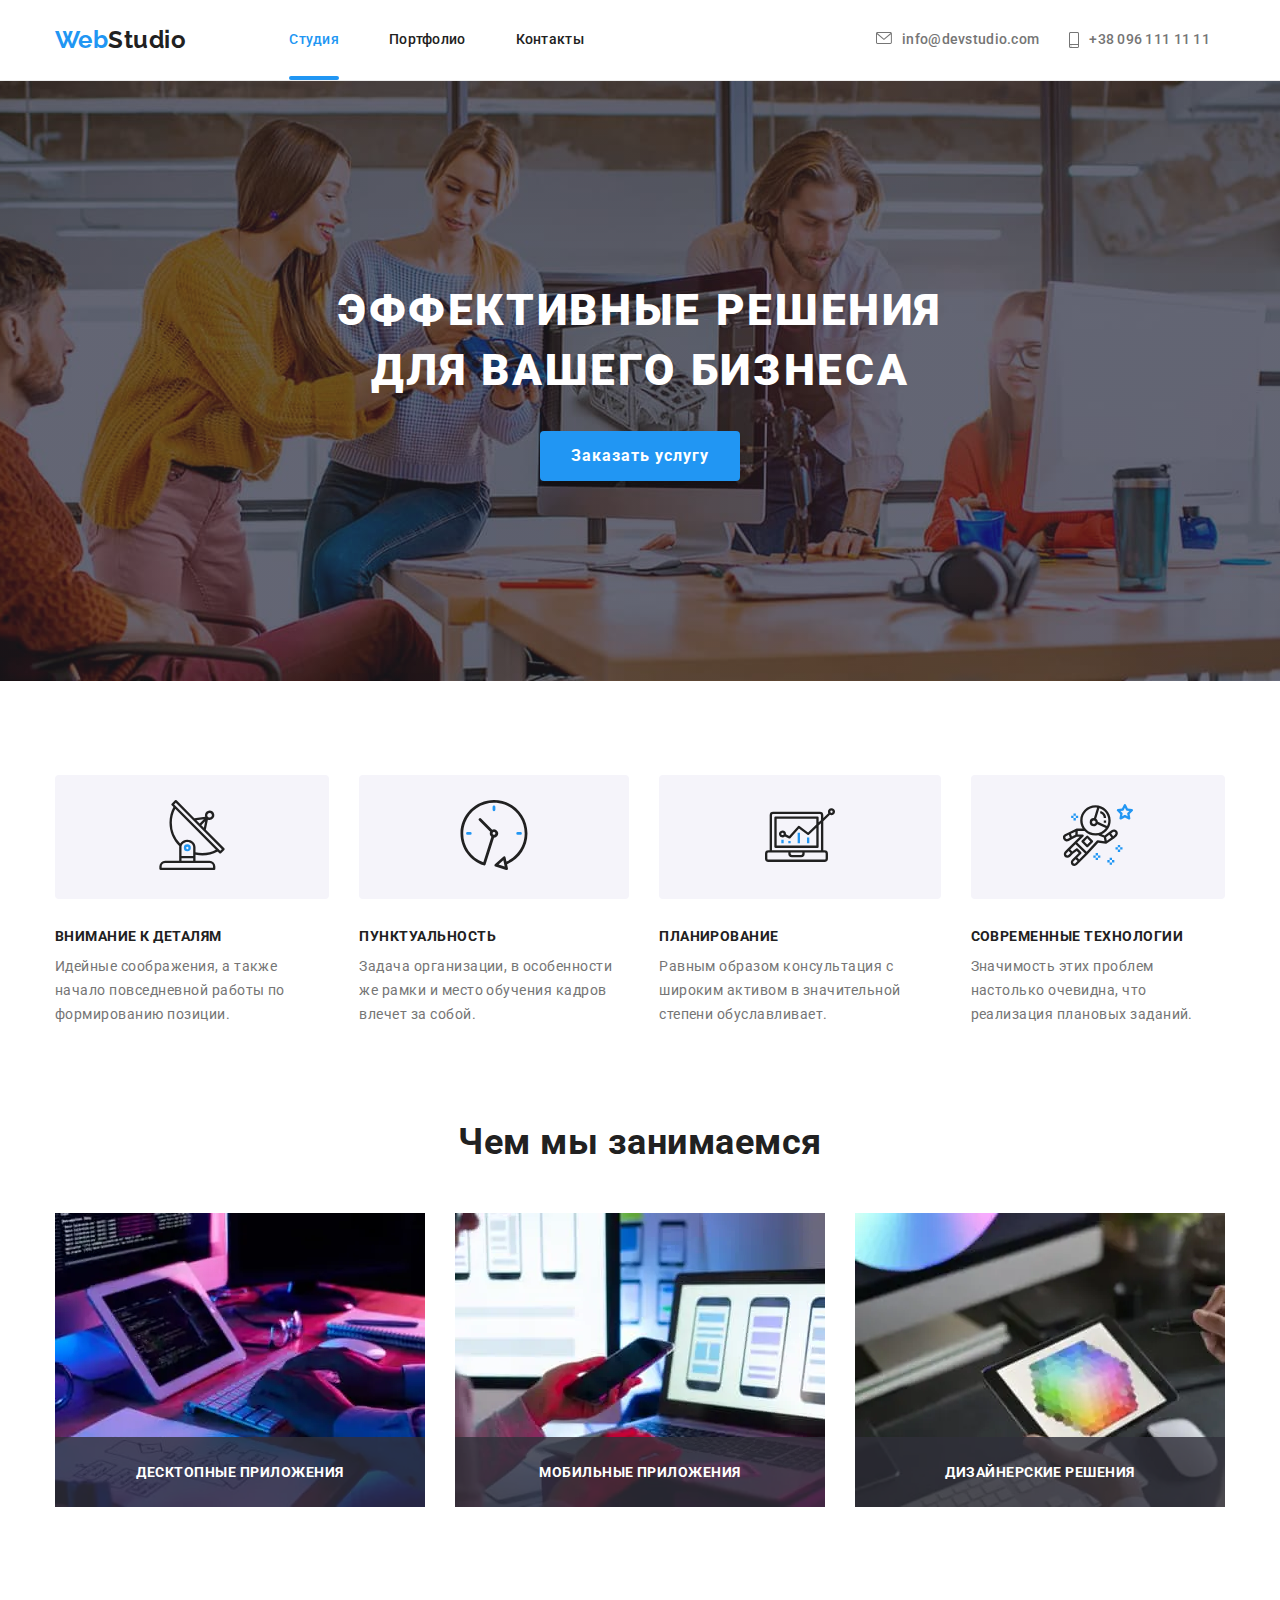
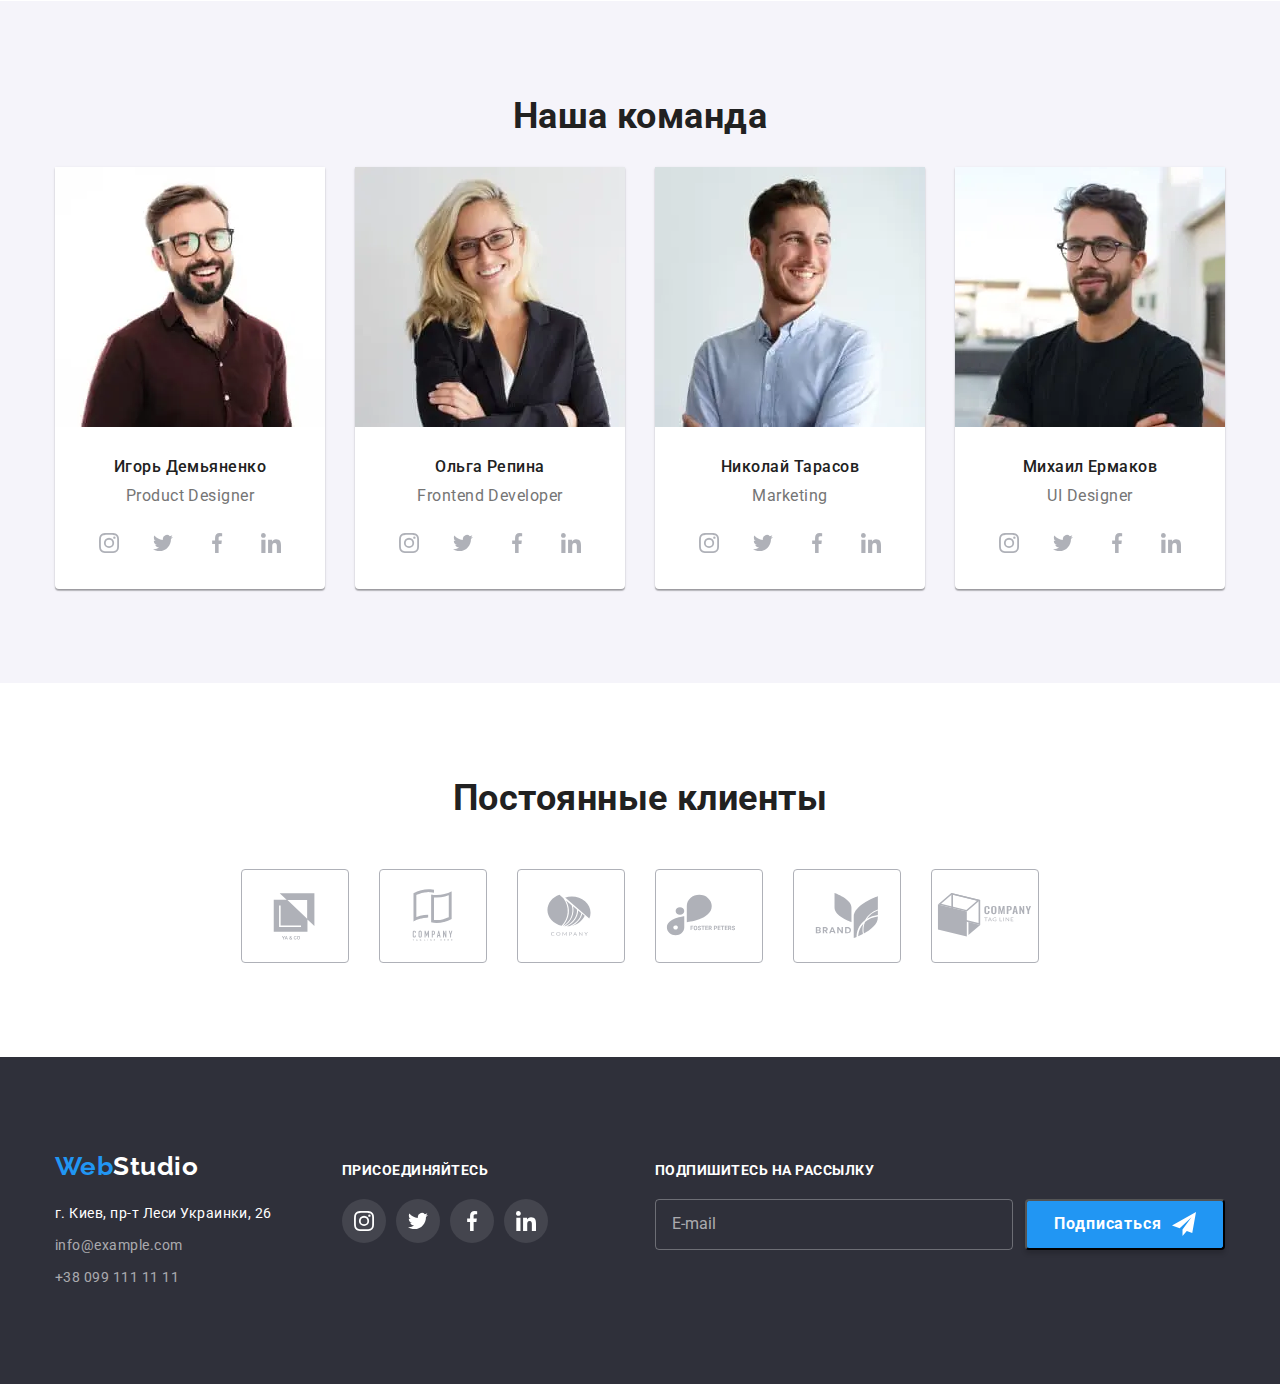
==== commit b3cf58fc: "HW8" ====
--- a/index.html
+++ b/index.html
@@ -17,13 +17,18 @@
     <header class="header">
     <div class="header-section conteiner">
                 <a class="logo" href="./index.html"><span class="logo__web">Web</span>Studio</a>
-                <button class="menu-button" type="button" aria-expanded="false" data-menu-button>
-                    <svg class="menu-button__img" width="24" height="16" aria-label="переключатель мобильного меню" aria-controls="header-mobile-menu">
+                <button class="menu-button" type="button" data-menu-open>
+                    <svg class="menu-button__img" width="24" height="16">
                         <use class="menu-button__img--open" href="./images/icons.svg#menu"></use>
-                        <use class="menu-button__img--close" href="./images/icons.svg#close-menu"></use>
                     </svg>
                 </button>
-                <div class="header-mobile-menu" id="header-mobile-menu" data-menu>
+                <div class="header-mobile-menu conteiner" id="header-mobile-menu" data-menu>
+                    <div class="header-mobile-menu-nav">
+                    <button class="menu-button menu-button__close" type="button" data-menu-close>
+                        <svg class="menu-button__img" width="24" height="16">
+                            <use class="menu-button__img--close" href="./images/icons.svg#close-menu"></use>
+                        </svg>
+                    </button>
                 <nav class="header-nav-menu">
                     <ul class="site-nav-list">
                         <li class="site-nav-list__item"><a class="site-nav-list__link site-nav-list__link--current" href="./index.html">Студия</a></li>
@@ -31,6 +36,8 @@
                         <li class="site-nav-list__item"><a class="site-nav-list__link" href="">Контакты</a></li>
                     </ul>
                 </nav>
+                </div>
+                <div class="header-mobile-menu-contact">
                     <ul class="header-contact">
                         <li class="header-contact__item"><a class="header-contact__link header-contact__link-mail" href="mailto:info@devstudio.com"> <svg class="header-contact__img" width="16" height="12"><use href="images/icons.svg#mail"></use></svg>info@devstudio.com</a></li>
                         <li class="header-contact__item"><a class="header-contact__link header-contact__link-tell" href="tel:+380961111111"><svg class="header-contact__img" width="10" height="16"><use href="images/icons.svg#Tell"></use></svg>+38 096 111 11 11</a></li>
@@ -41,6 +48,7 @@
                         <li class="header-menu-link__item"><a class="header-menu-link_href" href="#">Facebook</a></li>
                         <li class="header-menu-link__item"><a class="header-menu-link_href" href="#">LinkedIn</a></li>
                     </ul>
+                </div>
                 </div>
     </div>
     </header>
@@ -102,15 +110,30 @@
         <h2 class="services__tittle">Чем мы занимаемся</h2>
             <ul class="services-list">
                 <li class="services-list__item">
-                    <img srcset="./images/what-we-do1.jpg 1x, ./images/what-we-do1@2x.jpg 2x" src="./images/what-we-do1.jpg" alt="работаем в VS CODE">
+                    <picture>
+                        <source srcset="./images/what-we-do1.webp 1x, ./images/what-we-do1@2x.webp 2x" type="image/webp">
+                        <source srcset="./images/what-we-do1.jpg 1x, ./images/what-we-do1@2x.jpg 2x">
+                        <img src="./images/what-we-do1.jpg" alt="работаем в VS CODE">
+                    </picture>
+                    
                     <p class="services-list__title">Десктопные приложения</p>
                 </li>
                 <li class="services-list__item">
-                    <img srcset="./images/what-we-do2.jpg 1x, ./images/what-we-do2@2x.jpg 2x" src="./images/what-we-do2.jpg" alt="пишем программы на телефон">
+                    <picture>
+                        <source srcset="./images/what-we-do2.webp 1x, ./images/what-we-do2@2x.webp 2x" type="image/webp">
+                        <source srcset="./images/what-we-do2.jpg 1x, ./images/what-we-do2@2x.jpg 2x">
+                        <img src="./images/what-we-do2.jpg" alt="пишем программы на телефон">
+                    </picture>
+                    
                     <p class="services-list__title">Мобильные приложения</p>
                 </li>
                 <li class="services-list__item">
-                    <img srcset="./images/what-we-do3.jpg 1x, ./images/what-we-do3@2x.jpg 2x" src="./images/what-we-do3.jpg" alt="дизайн">
+                    <picture>
+                        <source srcset="./images/what-we-do3.webp 1x, ./images/what-we-do3@2x.webp 2x" type="image/webp">
+                        <source srcset="./images/what-we-do3.jpg 1x, ./images/what-we-do3@2x.jpg 2x">
+                        <img src="./images/what-we-do3.jpg" alt="дизайн">
+                    </picture>
+                    
                     <p class="services-list__title">Дизайнерские решения</p>
                 </li>
             </ul>
@@ -123,9 +146,12 @@
         <ul class="team-list">  
             <li class="team-item">
                 <picture>
+                    <source srcset="./images/Igor-Demianenko_270_desktop.webp 1x, ./images/Igor-Demianenko_270_desktop@2x.webp 2x" type="image/webp" media="(min-width: 1200px)">
+                    <source srcset="./images/Igor-Demianenko_270_desktop.jpg 1x, ./images/Igor-Demianenko_270_desktop@2x.jpg 2x" media="(min-width: 1200px)">
+                    <source srcset="./images/Igor-Demianenko_354_tablet.webp 1x, ./images/Igor-Demianenko_354_tablet@2x.webp 2x" type="image/webp" media="(min-width: 768px) and (max-width: 1199px)">
+                    <source srcset="./images/Igor-Demianenko_354_tablet.jpg 1x, ./images/Igor-Demianenko_354_tablet@2x.jpg 2x" media="(min-width: 768px) and (max-width: 1199px)">
+                    <source srcset="./images/Igor-Demianenko_450_mobile.webp 1x, ./images/Igor-Demianenko_450_mobile@2x.webp 2x" type="image/webp" media="(max-width: 767px)">
                     <source srcset="./images/Igor-Demianenko_450_mobile.jpg 1x, ./images/Igor-Demianenko_450_mobile@2x.jpg 2x" media="(max-width: 767px)">
-                    <source srcset="./images/Igor-Demianenko_354_tablet.jpg 1x, ./images/Igor-Demianenko_354_tablet@2x.jpg 2x" media="(min-width: 768px) and (max-width: 1199px)">
-                    <source srcset="./images/Igor-Demianenko_270_desktop.jpg 1x, ./images/Igor-Demianenko_270_desktop@2x.jpg 2x" media="(min-width: 1200px)">
                     <img class="team-item__photo" src="./images/Igor-Demianenko_354_tablet.jpg" alt="Игорь Демьяненко">
                 </picture>
                 
@@ -142,9 +168,12 @@
             </li>
             <li class="team-item">
                 <picture>
+                    <source srcset="./images/Olga-Repina_270_desktop.webp 1x, ./images/Olga-Repina_270_desktop@2x.webp 2x" type="image/webp" media="(min-width: 1200px)">
+                    <source srcset="./images/Olga-Repina_270_desktop.jpg 1x, ./images/Olga-Repina_270_desktop@2x.jpg 2x" media="(min-width: 1200px)">
+                    <source srcset="./images/Olga-Repina_354_tablet.webp 1x, ./images/Olga-Repina_354_tablet@2x.webp 2x" type="image/webp" media="(min-width: 768px) and (max-width: 1199px)">
+                    <source srcset="./images/Olga-Repina_354_tablet.jpg 1x, ./images/Olga-Repina_354_tablet@2x.jpg 2x" media="(min-width: 768px) and (max-width: 1199px)">
+                    <source srcset="./images/Olga-Repina_450_mobile.webp 1x, ./images/Olga-Repina_450_mobile@2x.webp 2x" type="image/webp" media="(max-width: 767px)">
                     <source srcset="./images/Olga-Repina_450_mobile.jpg 1x, ./images/Olga-Repina_450_mobile@2x.jpg 2x" media="(max-width: 767px)">
-                    <source srcset="./images/Olga-Repina_354_tablet.jpg 1x, ./images/Olga-Repina_354_tablet@2x.jpg 2x" media="(min-width: 768px) and (max-width: 1199px)">
-                    <source srcset="./images/Olga-Repina_270_desktop.jpg 1x, ./images/Olga-Repina_270_desktop@2x.jpg 2x" media="(min-width: 1200px)">
                     <img class="team-item__photo" src="./images/Olga-Repina_354_tablet.jpg" alt="Ольга Репина">
                 </picture>
                 
@@ -161,9 +190,12 @@
             </li>
             <li class="team-item">
                 <picture>
+                    <source srcset="./images/Nikolai-Tarasov_270_desktop.webp 1x, ./images/Nikolai-Tarasov_270_desktop@2x.webp 2x" type="image/webp" media="(min-width: 1200px)">
+                    <source srcset="./images/Nikolai-Tarasov_270_desktop.jpg 1x, ./images/Nikolai-Tarasov_270_desktop@2x.jpg 2x" media="(min-width: 1200px)">
+                    <source srcset="./images/Nikolai-Tarasov_354_tablet.webp 1x, ./images/Nikolai-Tarasov_354_tablet@2x.webp 2x" type="image/webp" media="(min-width: 768px) and (max-width: 1199px)">
+                    <source srcset="./images/Nikolai-Tarasov_354_tablet.jpg 1x, ./images/Nikolai-Tarasov_354_tablet@2x.jpg 2x" media="(min-width: 768px) and (max-width: 1199px)">
+                    <source srcset="./images/Nikolai-Tarasov_450_mobile.webp 1x, ./images/Nikolai-Tarasov_450_mobile@2x.webp 2x" type="image/webp" media="(max-width: 767px)">
                     <source srcset="./images/Nikolai-Tarasov_450_mobile.jpg 1x, ./images/Nikolai-Tarasov_450_mobile@2x.jpg 2x" media="(max-width: 767px)">
-                    <source srcset="./images/Nikolai-Tarasov_354_tablet.jpg 1x, ./images/Nikolai-Tarasov_354_tablet@2x.jpg 2x" media="(min-width: 768px) and (max-width: 1199px)">
-                    <source srcset="./images/Nikolai-Tarasov_270_desktop.jpg 1x, ./images/Nikolai-Tarasov_270_desktop@2x.jpg 2x" media="(min-width: 1200px)">
                     <img class="team-item__photo" src="./images/Nikolai-Tarasov_354_tablet.jpg" alt="Николай Тарасов">
                 </picture>
                 
@@ -180,9 +212,12 @@
             </li>
             <li class="team-item">
                 <picture>
+                    <source srcset="./images/Mikhail-Ermakov_270_desktop.webp 1x, ./images/Mikhail-Ermakov_270_desktop@2x.webp 2x" type="image/webp" media="(min-width: 1200px)">
+                    <source srcset="./images/Mikhail-Ermakov_270_desktop.jpg 1x, ./images/Mikhail-Ermakov_270_desktop@2x.jpg 2x" media="(min-width: 1200px)">
+                    <source srcset="./images/Mikhail-Ermakov_354_tablet.webp 1x, ./images/Mikhail-Ermakov_354_tablet@2x.webp 2x" type="image/webp" media="(min-width: 768px) and (max-width: 1199px)">
+                    <source srcset="./images/Mikhail-Ermakov_354_tablet.jpg 1x, ./images/Mikhail-Ermakov_354_tablet@2x.jpg 2x" media="(min-width: 768px) and (max-width: 1199px)">
+                    <source srcset="./images/Mikhail-Ermakov_450_mobile.webp 1x, ./images/Mikhail-Ermakov_450_mobile@2x.webp 2x" type="image/webp" media="(max-width: 767px)">
                     <source srcset="./images/Mikhail-Ermakov_450_mobile.jpg 1x, ./images/Mikhail-Ermakov_450_mobile@2x.jpg 2x" media="(max-width: 767px)">
-                    <source srcset="./images/Mikhail-Ermakov_354_tablet.jpg 1x, ./images/Mikhail-Ermakov_354_tablet@2x.jpg 2x" media="(min-width: 768px) and (max-width: 1199px)">
-                    <source srcset="./images/Mikhail-Ermakov_270_desktop.jpg 1x, ./images/Mikhail-Ermakov_270_desktop@2x.jpg 2x" media="(min-width: 1200px)">
                     <img class="team-item__photo" src="./images/Mikhail-Ermakov_354_tablet.jpg" alt="Михаил Ермаков">
                 </picture>
                 
@@ -269,6 +304,7 @@
 
     <div data-modal class="backdrop backdrop--is-hidden">
         <div class="modal">
+            <button data-modal-close class="modal-btn"><svg width="18" height="18"><use href="images/icons.svg#close"></use></svg></button>
             <form class="modal-agreement">
                 <h2 class="modal-agreement__title">Оставьте свои данные, мы вам перезвоним</h2>
                 <ul class="modal-agreement__list">
@@ -300,12 +336,12 @@
                     <span class="follow-checkbox__img">
                     <svg width="16" height="15"><use href="./images/icons.svg#icon-check"></use></svg>
                     </span>
-                    Соглашаюсь с рассылкой и принимаю <a class="follow-checkbox__terms" href="#">Условия договора</a>
+                    <span>Соглашаюсь с рассылкой и принимаю &nbsp;<a class="follow-checkbox__terms" href="#">Условия договора</a></span>
                 </label>
                 </div>
                 <button class="modal-agreement__button" type="submit">Отправить</button>
             </form>
-            <button data-modal-close class="modal-btn"><svg width="18" height="18"><use href="images/icons.svg#close"></use></svg></button>
+            
         </div>
     </div>
     <script src="./js/modal.js"></script>
--- a/css/main.min.css
+++ b/css/main.min.css
@@ -1,2 +1,2 @@
-body{font-family:Roboto,sans-serif;color:#757575;background-color:#fff;letter-spacing:0.03em}img,picture{display:block;max-width:100%;height:auto}.site-nav-list,.header-contact,.header-menu-link,.modal-agreement__list,.benefits-list,.services-list,.team-list,.employee-contact,.client-list,.footer-connect-list,.portfolio-button,.portfolio-list{margin:0;padding:0;list-style:none}.order-section__title,.modal-agreement__title,.benefits-list__tittle,.benefits-list__text,.services__tittle,.services-list__title,.team__tittle,.team-employee__tittle,.team-employee__profession,.client-tittle,.footer-connect__tittle,.footer-subscription__title,.portfolio-list__title,.portfolio-list__text,.portfolio-overlay__text{margin:0;padding:0}.benefits-section,.services,.team,.client,.footer-connect,.portfolio{padding-top:94px;padding-bottom:94px}@media screen and (max-width: 1199px){.benefits-section,.services,.team,.client,.footer-connect,.portfolio{padding-top:60px;padding-bottom:60px}}.services-list__title,.client-list{display:-webkit-box;display:-ms-flexbox;display:flex;-webkit-box-align:center;-ms-flex-align:center;align-items:center}.conteiner{padding-left:15px;padding-right:15px;margin-left:auto;margin-right:auto}@media screen and (min-width: 480px){.conteiner{width:480px}}@media screen and (min-width: 768px){.conteiner{width:768px}}@media screen and (min-width: 1200px){.conteiner{width:1200px}}.header{border-bottom:1px solid #ECECEC}.header-section{display:-webkit-box;display:-ms-flexbox;display:flex;-webkit-box-align:center;-ms-flex-align:center;align-items:center}@media screen and (max-width: 767px){.header-section{-webkit-box-pack:justify;-ms-flex-pack:justify;justify-content:space-between}}.menu-button{display:-webkit-inline-box;display:-ms-inline-flexbox;display:inline-flex;-webkit-box-pack:center;-ms-flex-pack:center;justify-content:center;-webkit-box-align:center;-ms-flex-align:center;align-items:center;width:40px;height:40px;margin:0;padding:0;border:none;background-color:transparent;z-index:2}@media screen and (min-width: 768px){.menu-button{display:none}}.menu-button .menu-button__img--close{display:none}.menu-button.is-open .menu-button__img--close{display:block}.menu-button.is-open .menu-button__img--open{display:none}.header-mobile-menu{background-color:#fff;width:100%}@media screen and (max-width: 767px){.header-mobile-menu{position:absolute;top:0;left:0;bottom:0;right:0;z-index:1;display:none;padding-top:48px;padding-bottom:48px;padding-left:40px}.header-mobile-menu.is-open{display:block}}@media screen and (min-width: 768px){.header-mobile-menu{display:-webkit-box;display:-ms-flexbox;display:flex;-webkit-box-pack:justify;-ms-flex-pack:justify;justify-content:space-between}}@media screen and (max-width: 479px){.header-nav-menu{margin-bottom:150px}}@media screen and (min-width: 480px) and (max-width: 767px){.header-nav-menu{margin-bottom:302px}}@media screen and (min-width: 768px){.header-nav-menu{display:-webkit-box;display:-ms-flexbox;display:flex;-webkit-box-align:center;-ms-flex-align:center;align-items:center;margin-left:88px}}@media screen and (min-width: 768px){.site-nav-list{display:-webkit-box;display:-ms-flexbox;display:flex}}@media screen and (max-width: 767px){.site-nav-list__item{margin-bottom:35px}.site-nav-list__item:nth-child(2n){margin-bottom:32px}.site-nav-list__item:last-child{margin-bottom:0}}@media screen and (min-width: 768px){.site-nav-list__item{margin-right:50px}.site-nav-list__item:last-child{margin-right:0}}.site-nav-list__link{color:#212121;font-weight:500;font-size:40px;line-height:1.175;letter-spacing:0.02em;text-decoration:none;-webkit-transition:color 250ms cubic-bezier(0.4, 0, 0.2, 1);transition:color 250ms cubic-bezier(0.4, 0, 0.2, 1)}@media screen and (min-width: 768px){.site-nav-list__link{position:relative;padding-bottom:32px;padding-top:32px}}.site-nav-list__link:hover,.site-nav-list__link:focus{color:#2196F3}@media screen and (min-width: 768px){.site-nav-list__link{display:-webkit-box;display:-ms-flexbox;display:flex;font-style:normal;font-weight:500;font-size:14px;line-height:1.14;letter-spacing:0.02em}}.site-nav-list__link--current{color:#2196F3}@media screen and (min-width: 768px){.site-nav-list__link--current::before{content:'';position:absolute;bottom:0;width:100%;height:4px;border-radius:2px;background-color:#2196F3}}@media screen and (max-width: 479px){.header-contact{margin-bottom:20px}}@media screen and (min-width: 480px) and (max-width: 767px){.header-contact{margin-bottom:64px}}@media screen and (min-width: 768px) and (max-width: 1199px){.header-contact{display:-webkit-box;display:-ms-flexbox;display:flex;-webkit-box-orient:vertical;-webkit-box-direction:normal;-ms-flex-direction:column;flex-direction:column;-webkit-box-pack:center;-ms-flex-pack:center;justify-content:center}}@media screen and (min-width: 1200px){.header-contact{display:-webkit-box;display:-ms-flexbox;display:flex;-webkit-box-align:center;-ms-flex-align:center;align-items:center}}@media screen and (max-width: 767px){.header-contact__item{margin-bottom:32px}.header-contact__item:last-child{margin-bottom:0}}@media screen and (min-width: 1200px){.header-contact__item{display:-webkit-box;display:-ms-flexbox;display:flex;margin-right:30px}.header-contact__item:last-child{margin-right:0}}.header-contact__link{color:#757575;font-weight:500;font-size:12px;letter-spacing:0,02em;text-decoration:none;-webkit-transition:color 250ms cubic-bezier(0.4, 0, 0.2, 1);transition:color 250ms cubic-bezier(0.4, 0, 0.2, 1)}.header-contact__link:hover,.header-contact__link:focus{color:#2196F3}@media screen and (min-width: 1200px){.header-contact__link{font-weight:500;font-size:14px;line-height:1.14;letter-spacing:0.02em}}.header-contact__link-tell{display:-webkit-inline-box;display:-ms-inline-flexbox;display:inline-flex}@media screen and (max-width: 767px){.header-contact__link-tell{font-weight:500;font-size:34px;line-height:1.18px;color:#2196F3}}@media screen and (min-width: 768px) and (max-width: 1199px){.header-contact__link-tell{margin-top:10px}}@media screen and (max-width: 479px){.header-contact__link-tell{font-size:24px}}.header-contact__link-mail{display:-webkit-inline-box;display:-ms-inline-flexbox;display:inline-flex}@media screen and (max-width: 767px){.header-contact__link-mail{font-weight:500;font-size:24px;line-height:1.17}}.header-contact__img{fill:currentColor;margin-right:10px}@media screen and (max-width: 767px){.header-contact__img{display:none}}.header-menu-link{display:-webkit-box;display:-ms-flexbox;display:flex}@media screen and (min-width: 768px){.header-menu-link{display:none}}@media screen and (max-width: 479px){.header-menu-link{-ms-flex-wrap:wrap;flex-wrap:wrap;margin-top:60px}}.header-menu-link__item{padding-left:10px;padding-right:10px}.header-menu-link__item:not(last-child){border-right:1px solid rgba(33,33,33,0.2)}.header-menu-link_href{text-decoration:none;color:#2196F3;font-weight:500;font-size:18px;line-height:1.22}.logo{font-family:Raleway,sans-serif;font-weight:bold;font-size:24px;color:#212121;line-height:1.166;text-decoration:none;display:-webkit-box;display:-ms-flexbox;display:flex}.logo__web{color:#2196F3}.footer-logo{font-family:Raleway,sans-serif;font-weight:bold;font-size:26px;line-height:1.19;color:#fff;text-decoration:none;display:block}.order-section{background-color:#2F303A;text-align:center;max-width:1600px;margin-left:auto;margin-right:auto;padding-top:118px;padding-bottom:118px}@media screen and (max-width: 767px){.order-section{background-image:-webkit-gradient(linear, left top, left bottom, from(rgba(47,48,58,0.4)), to(rgba(47,48,58,0.4))),url("../images/backgraund-mobile.jpg");background-image:linear-gradient(rgba(47,48,58,0.4), rgba(47,48,58,0.4)),url("../images/backgraund-mobile.jpg");background-position:center;background-size:cover;background-repeat:no-repeat}}@media screen and (max-width: 767px) and (min-device-pixel-ratio: 2), screen and (max-width: 767px) and (-webkit-min-device-pixel-ratio: 2), screen and (max-width: 767px) and (min-resolution: 192dpi), screen and (max-width: 767px) and (min-resolution: 2dppx){.order-section{background-image:-webkit-gradient(linear, left top, left bottom, from(rgba(47,48,58,0.4)), to(rgba(47,48,58,0.4))),url("../images/backgraund-mobile@2x.jpg");background-image:linear-gradient(rgba(47,48,58,0.4), rgba(47,48,58,0.4)),url("../images/backgraund-mobile@2x.jpg")}}@media screen and (min-width: 768px) and (max-width: 1199px){.order-section{background-image:-webkit-gradient(linear, left top, left bottom, from(rgba(47,48,58,0.4)), to(rgba(47,48,58,0.4))),url("../images/backgraund-tablet.jpg");background-image:linear-gradient(rgba(47,48,58,0.4), rgba(47,48,58,0.4)),url("../images/backgraund-tablet.jpg");background-position:center;background-size:cover;background-repeat:no-repeat}}@media screen and (min-width: 768px) and (max-width: 1199px) and (min-device-pixel-ratio: 2), screen and (min-width: 768px) and (max-width: 1199px) and (-webkit-min-device-pixel-ratio: 2), screen and (min-width: 768px) and (max-width: 1199px) and (min-resolution: 192dpi), screen and (min-width: 768px) and (max-width: 1199px) and (min-resolution: 2dppx){.order-section{background-image:-webkit-gradient(linear, left top, left bottom, from(rgba(47,48,58,0.4)), to(rgba(47,48,58,0.4))),url("../images/backgraund-tablet@2x.jpg");background-image:linear-gradient(rgba(47,48,58,0.4), rgba(47,48,58,0.4)),url("../images/backgraund-tablet@2x.jpg")}}@media screen and (min-width: 1200px){.order-section{padding-top:200px;padding-bottom:200px;background-image:-webkit-gradient(linear, left top, left bottom, from(rgba(47,48,58,0.4)), to(rgba(47,48,58,0.4))),url("../images/backgraund-desktop.jpg");background-image:linear-gradient(rgba(47,48,58,0.4), rgba(47,48,58,0.4)),url("../images/backgraund-desktop.jpg");background-position:center;background-size:cover;background-repeat:no-repeat}}@media screen and (min-width: 1200px) and (min-device-pixel-ratio: 2), screen and (min-width: 1200px) and (-webkit-min-device-pixel-ratio: 2), screen and (min-width: 1200px) and (min-resolution: 192dpi), screen and (min-width: 1200px) and (min-resolution: 2dppx){.order-section{background-image:-webkit-gradient(linear, left top, left bottom, from(rgba(47,48,58,0.4)), to(rgba(47,48,58,0.4))),url("../images/backgraund-desktop@2x.jpg");background-image:linear-gradient(rgba(47,48,58,0.4), rgba(47,48,58,0.4)),url("../images/backgraund-desktop@2x.jpg")}}.order-section__title{color:#fff;font-weight:900;font-size:26px;line-height:1.62;letter-spacing:0.06em;text-align:center;text-transform:uppercase;margin-left:auto;margin-right:auto;margin-bottom:30px}@media screen and (min-width: 768px){.order-section__title{max-width:360px}}@media screen and (min-width: 1200px){.order-section__title{font-size:44px;line-height:1.36;max-width:696px}}.order-section__button{background-color:#2196F3;color:#fff;font-weight:bold;font-size:16px;line-height:1.88;cursor:pointer;font-family:inherit;letter-spacing:0.06em;display:inline-block;width:200px;height:50px;-webkit-box-shadow:0px 4px 4px rgba(0,0,0,0.15);box-shadow:0px 4px 4px rgba(0,0,0,0.15);border-radius:4px;border-color:transparent;-webkit-transition:color 250ms cubic-bezier(0.4, 0, 0.2, 1);transition:color 250ms cubic-bezier(0.4, 0, 0.2, 1)}.order-section__button:hover,.order-section__button:focus{background-color:#188CE8}.backdrop{position:fixed;z-index:3;top:0;left:0;bottom:0;right:0;overflow-y:scroll;opacity:1;-webkit-transition:opacity 250ms ease-in-out;transition:opacity 250ms ease-in-out;background-color:rgba(0,0,0,0.2)}.backdrop--is-hidden{opacity:0;pointer-events:none}.backdrop--is-hidden .modal{-webkit-transform:translate(-50%, -50%) scale(0);transform:translate(-50%, -50%) scale(0)}.modal{padding:40px;position:absolute;top:50%;left:50%;-webkit-transform:translate(-50%, -50%) scale(1);transform:translate(-50%, -50%) scale(1);-webkit-transition:-webkit-transform 500ms ease-in-out;transition:-webkit-transform 500ms ease-in-out;transition:transform 500ms ease-in-out;transition:transform 500ms ease-in-out, -webkit-transform 500ms ease-in-out;background-color:#fff;-webkit-box-shadow:0px 1px 3px rgba(0,0,0,0.12),0px 1px 1px rgba(0,0,0,0.14),0px 2px 1px rgba(0,0,0,0.2);box-shadow:0px 1px 3px rgba(0,0,0,0.12),0px 1px 1px rgba(0,0,0,0.14),0px 2px 1px rgba(0,0,0,0.2);border-radius:4px;padding:40px 39px 40px 41px}@media screen and (max-width: 767px){.modal{min-width:450px}}@media screen and (max-width: 450px){.modal{min-width:320px}}.modal-agreement__title{margin-bottom:12px;font-style:normal;font-weight:bold;font-size:20px;line-height:1.15;text-align:center;color:#212121}@media screen and (max-width: 767px){.modal-agreement__title{font-weight:700;font-size:20px;line-height:1.5}}.modal-agreement__label{display:-webkit-box;display:-ms-flexbox;display:flex;-webkit-box-orient:vertical;-webkit-box-direction:normal;-ms-flex-direction:column;flex-direction:column;font-style:normal;font-weight:normal;font-size:12px;line-height:1.17;letter-spacing:0.01em;color:#757575}.modal-agreement__input{padding-left:42px;padding-top:12px;padding-bottom:12px;border:1px solid rgba(33,33,33,0.2);border-radius:4px;outline:none;cursor:pointer;-webkit-transition:border 250ms cubic-bezier(0.4, 0, 0.2, 1);transition:border 250ms cubic-bezier(0.4, 0, 0.2, 1)}.modal-agreement__input:focus{border-color:#2196F3}.comment-textarea:focus{border-color:#2196F3}.modal-agreement__input:focus ~ .modal-agreement__img{fill:#2196F3}.modal-agreement__comment{font-style:normal;font-weight:normal;font-size:12px;line-height:1.17;letter-spacing:0.01em;color:#757575;margin-bottom:4px;display:-webkit-box;display:-ms-flexbox;display:flex;-webkit-box-orient:vertical;-webkit-box-direction:normal;-ms-flex-direction:column;flex-direction:column;margin-bottom:20px}.modal-agreement__list{font-style:normal;font-weight:normal;font-size:12px;line-height:1.17;letter-spacing:0.01em;color:#757575}textarea{resize:none}.comment-textarea{font-style:normal;font-weight:normal;font-size:14px;line-height:1.14;letter-spacing:0.01em}.modal-agreement__item{position:relative;margin-bottom:10px;display:-webkit-box;display:-ms-flexbox;display:flex;-webkit-box-orient:vertical;-webkit-box-direction:normal;-ms-flex-direction:column;flex-direction:column}.modal-agreement__item .modal-agreement__img{position:absolute;bottom:12px;left:12px}.modal-agreement__label-title{padding:4px}.modal-agreement__textarea{border:1px solid rgba(33,33,33,0.2);border-radius:4px;padding:12px 16px;outline:none;-webkit-transition:border 250ms cubic-bezier(0.4, 0, 0.2, 1);transition:border 250ms cubic-bezier(0.4, 0, 0.2, 1)}.agreement-follow{display:-webkit-box;display:-ms-flexbox;display:flex}.follow-checkbox{font-style:normal;font-weight:normal;font-size:14px;line-height:1.71;-webkit-box-align:center;-ms-flex-align:center;align-items:center;text-align:center;color:#757575;margin-bottom:30px}.follow-checkbox__input{-moz-appearance:none;-webkit-appearance:none;appearance:none}.follow-checkbox__img{padding:0;display:-webkit-inline-box;display:-ms-inline-flexbox;display:inline-flex;border:2px solid #212121;border-radius:2px;background-color:#fff;color:#fff;fill:currentColor;-webkit-box-align:center;-ms-flex-align:center;align-items:center;-webkit-box-pack:center;-ms-flex-pack:center;justify-content:center;text-align:center;-webkit-transition:border 250ms cubic-bezier(0.4, 0, 0.2, 1),background-color 250ms cubic-bezier(0.4, 0, 0.2, 1);transition:border 250ms cubic-bezier(0.4, 0, 0.2, 1),background-color 250ms cubic-bezier(0.4, 0, 0.2, 1)}.follow-checkbox__input:checked+.follow-checkbox__img{background-color:#2196F3;border:2px solid #2196F3}.modal-agreement__button{display:block;background-color:#2196F3;-webkit-box-shadow:0px 4px 4px rgba(0,0,0,0.15);box-shadow:0px 4px 4px rgba(0,0,0,0.15);border-radius:4px;text-align:center;width:200px;height:50px;margin-right:auto;margin-left:auto;font-style:normal;font-weight:bold;font-size:16px;line-height:1.88;letter-spacing:0.06em;color:#FFFFFF;cursor:pointer;-webkit-transition:background-color 250ms cubic-bezier(0.4, 0, 0.2, 1);transition:background-color 250ms cubic-bezier(0.4, 0, 0.2, 1)}.modal-agreement__button{background-color:#188CE8}.follow-checkbox__terms{color:#2196F3}.modal-btn{position:absolute;top:8px;right:8px;display:-webkit-inline-box;display:-ms-inline-flexbox;display:inline-flex;-webkit-box-align:center;-ms-flex-align:center;align-items:center;-webkit-box-pack:center;-ms-flex-pack:center;justify-content:center;width:30px;height:30px;background-color:#fff;border:1px solid rgba(0,0,0,0.1);border-radius:50%;cursor:pointer}.modal-btn:hover{fill:#2196F3}@media screen and (min-width: 768px){.benefits-list{display:-webkit-box;display:-ms-flexbox;display:flex;-ms-flex-wrap:wrap;flex-wrap:wrap}}@media screen and (min-width: 1200px){.benefits-list{-ms-flex-wrap:nowrap;flex-wrap:nowrap}}.benefits-list__item{margin-bottom:30px}.benefits-list__item:last-child{margin-bottom:0}@media screen and (min-width: 768px){.benefits-list__item{max-width:354px}.benefits-list__item:nth-child(2n+1){margin-right:30px}}@media screen and (min-width: 1200px){.benefits-list__item{margin-bottom:0;margin-right:30px}.benefits-list__item:last-child{margin-right:0}}.benefits-list__tittle{font-weight:700;font-size:14px;line-height:1.14;color:#212121;width:100%;text-align:center;margin-top:30px}@media screen and (min-width: 768px){.benefits-list__tittle{text-align:start}}.benefits-list__text{font-weight:normal;font-size:14px;line-height:1.71;margin-top:10px}.benefits-list__img{background-color:#F5F4FA;border-radius:4px;text-align:center;padding-top:25px;padding-bottom:25px}@media screen and (max-width: 1199px){.services{display:none}}.services__tittle{font-weight:bold;font-size:36px;line-height:1.17;color:#212121;text-align:center;margin-bottom:50px}.services-list{display:-webkit-box;display:-ms-flexbox;display:flex}.services-list__item{margin-right:30px;position:relative}.services-list__item:last-child{margin-right:0px}.services-list__title{position:absolute;-webkit-box-pack:center;-ms-flex-pack:center;justify-content:center;bottom:0;width:100%;height:70px;background-color:rgba(47,48,58,0.8);font-style:normal;font-weight:bold;font-size:14px;line-height:1,14;text-transform:uppercase;color:#fff}.team{background-color:#F5F4FA}.team__tittle{font-style:normal;font-weight:700;font-size:28px;line-height:1.18;color:#212121;text-align:center}@media screen and (min-width: 1200px){.team__tittle{font-size:36px;line-height:1.17}}@media screen and (min-width: 768px){.team-list{display:-webkit-box;display:-ms-flexbox;display:flex;-ms-flex-wrap:wrap;flex-wrap:wrap}}@media screen and (min-width: 1200px){.team-list{-ms-flex-wrap:nowrap;flex-wrap:nowrap}}.team-item{background-color:#fff;-webkit-box-shadow:0px 1px 3px rgba(0,0,0,0.12),0px 1px 1px rgba(0,0,0,0.14),0px 2px 1px rgba(0,0,0,0.2);box-shadow:0px 1px 3px rgba(0,0,0,0.12),0px 1px 1px rgba(0,0,0,0.14),0px 2px 1px rgba(0,0,0,0.2);border-radius:0px 0px 4px 4px;width:100%;margin-top:30px}@media screen and (min-width: 768px){.team-item{max-width:354px}.team-item:nth-child(2n+1){margin-right:30px}}@media screen and (min-width: 1200px){.team-item{margin-right:30px}.team-item:last-child{margin-right:0}}.team-item__photo{width:100%}.team-employee__tittle{font-weight:500;font-size:16px;line-height:1.19;color:#212121;text-align:center;margin-top:30px}.team-employee__profession{font-weight:normal;font-size:16px;line-height:1.19;text-align:center;margin-top:10px}.employee-contact{display:-webkit-box;display:-ms-flexbox;display:flex;-webkit-box-pack:center;-ms-flex-pack:center;justify-content:center;margin-top:16px;padding-bottom:24px}.employee-contact__item{margin-right:10px}.employee-contact__item:last-child{margin-right:0px}.employee-contact__link{display:block;text-decoration:none;width:44px;height:44px;background-color:#fff;color:#AFB1B8;border-radius:50%;cursor:pointer;-webkit-box-align:center;-ms-flex-align:center;align-items:center;-webkit-box-pack:center;-ms-flex-pack:center;justify-content:center;display:-webkit-inline-box;display:-ms-inline-flexbox;display:inline-flex;-webkit-transition:color 250ms cubic-bezier(0.4, 0, 0.2, 1),background-color 250ms cubic-bezier(0.4, 0, 0.2, 1);transition:color 250ms cubic-bezier(0.4, 0, 0.2, 1),background-color 250ms cubic-bezier(0.4, 0, 0.2, 1)}.employee-contact__link:hover,.employee-contact__link:focus{background-color:#2196F3;color:#fff}.employee-contact__img{fill:currentColor}.client{text-align:center}.client-tittle{font-weight:700;font-size:28px;line-height:1.18;color:#212121;text-align:center;margin-bottom:30px}@media screen and (min-width: 1200px){.client-tittle{line-height:1.17;font-size:36px;margin-bottom:50px}}.client-list{margin:-15px;-ms-flex-wrap:wrap;flex-wrap:wrap;-webkit-box-pack:center;-ms-flex-pack:center;justify-content:center}@media screen and (min-width: 1200px){.client-list{-ms-flex-wrap:nowrap;flex-wrap:nowrap}}@media screen and (max-width: 767px){.client-list__item{-ms-flex-preferred-size:calc((100% - 4 * 15px) / 2);flex-basis:calc((100% - 4 * 15px) / 2);margin:15px}}@media screen and (min-width: 768px) and (max-width: 1199px){.client-list__item{-ms-flex-preferred-size:calc((100%-6*15px)/3);flex-basis:calc((100%-6*15px)/3);margin:15px}}@media screen and (min-width: 1200px){.client-list__item{-ms-flex-preferred-size:calc((100%-12*15px)/1);flex-basis:calc((100%-12*15px)/1);margin:15px}}.client-list__link{padding-top:16px;padding-bottom:16px;display:-webkit-box;display:-ms-flexbox;display:flex;-webkit-box-align:center;-ms-flex-align:center;align-items:center;-webkit-box-pack:center;-ms-flex-pack:center;justify-content:center;text-decoration:none;color:#AFB1B8;border:1px solid #AFB1B8;border-radius:4px;border-color:#AFB1B8;-webkit-transition:color 250ms cubic-bezier(0.4, 0, 0.2, 1),border 250ms cubic-bezier(0.4, 0, 0.2, 1);transition:color 250ms cubic-bezier(0.4, 0, 0.2, 1),border 250ms cubic-bezier(0.4, 0, 0.2, 1)}.client-list__link:hover,.client-list__link:focus{color:#2196F3;border-color:#2196F3}.client-list__img{fill:currentColor}.footer{background-color:#2F303A;color:#FFFFFF}.footer-section{text-align:center}@media screen and (max-width: 1199px){.footer-section{padding-top:60px;padding-bottom:60px}}@media screen and (min-width: 1200px){.footer-section{display:-webkit-box;display:-ms-flexbox;display:flex;-webkit-box-align:center;-ms-flex-align:center;align-items:center}}@media screen and (min-width: 768px){.footer-section-tablet{display:-webkit-box;display:-ms-flexbox;display:flex;-webkit-box-align:center;-ms-flex-align:center;align-items:center;-webkit-box-pack:center;-ms-flex-pack:center;justify-content:center}}.footer-logo{font-family:Raleway, sans-serif;font-weight:bold;font-size:26px;line-height:1.19;color:#FFFFFF;text-decoration:none;display:block}@media screen and (min-width: 1200px){.footer-contact{text-align:start}}.footer-contact__address{font-weight:normal;font-size:14px;line-height:1.71;font-style:normal;margin-top:20px}.footer-contact__contacts{color:rgba(255,255,255,0.6);text-decoration:none;display:block;margin-top:8px}@media screen and (min-width: 768px){.footer-connect{margin-left:165px}}@media screen and (min-width: 1200px){.footer-connect{margin-left:70px}}.footer-connect__tittle{font-size:14px;line-height:1,14;text-transform:uppercase;margin-bottom:20px}@media screen and (min-width: 1200px){.footer-connect__tittle{text-align:start}}.footer-connect-list{display:-webkit-box;display:-ms-flexbox;display:flex;-webkit-box-pack:center;-ms-flex-pack:center;justify-content:center}.footer-connect-list__item{margin-right:10px}.footer-connect-list__item:last-child{margin-right:0px}.footer-connect-list__link{display:block;text-decoration:none;color:#fff;background:rgba(255,255,255,0.1);border-radius:50%;width:44px;height:44px;-webkit-box-align:center;-ms-flex-align:center;align-items:center;-webkit-box-pack:center;-ms-flex-pack:center;justify-content:center;display:-webkit-inline-box;display:-ms-inline-flexbox;display:inline-flex;-webkit-transition:background-color 250ms cubic-bezier(0.4, 0, 0.2, 1);transition:background-color 250ms cubic-bezier(0.4, 0, 0.2, 1)}.footer-connect-list__link:hover,.footer-connect-list__link:focus{background-color:#2196F3}.footer-connect-list__img{fill:currentColor}@media screen and (min-width: 768px) and (max-width: 1199px){.footer-subscription{margin-top:60px}}@media screen and (min-width: 1200px){.footer-subscription{margin-left:93px}}.footer-subscription__title{font-style:normal;font-weight:bold;font-size:14px;line-height:1.14;text-transform:uppercase}@media screen and (min-width: 1200px){.footer-subscription__title{text-align:start}}.footer-subscription-form{text-align:center;margin-top:20px}@media screen and (min-width: 1200px){.footer-subscription-form{display:-webkit-box;display:-ms-flexbox;display:flex}}.footer-subscription__input{color:#fff;display:block;border:1px solid rgba(255,255,255,0.3);border-radius:4px;outline:none;background-color:transparent;width:100%;padding:15px 16px}.footer-subscription__input::-webkit-input-placeholder{font-style:normal;font-weight:normal;font-size:16px;line-height:1.25;color:rgba(255,255,255,0.6)}.footer-subscription__input:-ms-input-placeholder{font-style:normal;font-weight:normal;font-size:16px;line-height:1.25;color:rgba(255,255,255,0.6)}.footer-subscription__input::-ms-input-placeholder{font-style:normal;font-weight:normal;font-size:16px;line-height:1.25;color:rgba(255,255,255,0.6)}.footer-subscription__input::placeholder{font-style:normal;font-weight:normal;font-size:16px;line-height:1.25;color:rgba(255,255,255,0.6)}@media screen and (min-width: 768px) and (max-width: 1199px){.footer-subscription__input{max-width:450px;margin-left:auto;margin-right:auto}}@media screen and (min-width: 1200px){.footer-subscription__input{min-width:358px;max-height:50px}}.footer-subscription__button{display:-webkit-inline-box;display:-ms-inline-flexbox;display:inline-flex;-webkit-box-pack:center;-ms-flex-pack:center;justify-content:center;-webkit-box-align:center;-ms-flex-align:center;align-items:center;font-style:normal;font-weight:bold;font-size:16px;line-height:1.88;letter-spacing:0.06em;min-width:200px;min-height:50px;margin-left:auto;margin-right:auto;margin-top:30px;background-color:#2196F3;color:#fff;-webkit-box-shadow:0px 4px 4px rgba(0,0,0,0.15);box-shadow:0px 4px 4px rgba(0,0,0,0.15);border-radius:4px;cursor:pointer}@media screen and (min-width: 768px){.footer-subscription__button{margin-top:20px}}@media screen and (min-width: 1200px){.footer-subscription__button{margin-top:0;margin-left:12px}}.footer-subscription__img{margin-left:10px;display:-webkit-inline-box;display:-ms-inline-flexbox;display:inline-flex}.portfolio-button{display:-webkit-box;display:-ms-flexbox;display:flex;-ms-flex-wrap:wrap;flex-wrap:wrap;margin-bottom:40px}@media screen and (min-width: 768px){.portfolio-button{margin-bottom:30px;-webkit-box-pack:center;-ms-flex-pack:center;justify-content:center}}.portfolio-button__item{margin-bottom:15px}.portfolio-button__item:nth-child(n+4){margin-bottom:0}.portfolio-button__item:not(:last-child){margin-right:8px}.portfolio-button__btn{background-color:#F5F4FA;color:#212121;font-weight:500;font-size:16px;line-height:1.63;cursor:pointer;font-family:inherit;display:block;padding:6px 22px 6px 22px;border-color:transparent;border-radius:4px;-webkit-transition:color 250ms cubic-bezier(0.4, 0, 0.2, 1),background-color 250ms cubic-bezier(0.4, 0, 0.2, 1),-webkit-box-shadow 250ms cubic-bezier(0.4, 0, 0.2, 1);transition:color 250ms cubic-bezier(0.4, 0, 0.2, 1),background-color 250ms cubic-bezier(0.4, 0, 0.2, 1),-webkit-box-shadow 250ms cubic-bezier(0.4, 0, 0.2, 1);transition:color 250ms cubic-bezier(0.4, 0, 0.2, 1),background-color 250ms cubic-bezier(0.4, 0, 0.2, 1),box-shadow 250ms cubic-bezier(0.4, 0, 0.2, 1);transition:color 250ms cubic-bezier(0.4, 0, 0.2, 1),background-color 250ms cubic-bezier(0.4, 0, 0.2, 1),box-shadow 250ms cubic-bezier(0.4, 0, 0.2, 1),-webkit-box-shadow 250ms cubic-bezier(0.4, 0, 0.2, 1)}.portfolio-button__btn:hover,.portfolio-button__btn:focus{background-color:#2196F3;color:#fff;-webkit-box-shadow:0px 3px 1px rgba(0,0,0,0.1),0px 1px 2px rgba(0,0,0,0.08),0px 2px 2px rgba(0,0,0,0.12);box-shadow:0px 3px 1px rgba(0,0,0,0.1),0px 1px 2px rgba(0,0,0,0.08),0px 2px 2px rgba(0,0,0,0.12)}.portfolio-list{display:-webkit-box;display:-ms-flexbox;display:flex;margin:-15px}@media screen and (max-width: 767px){.portfolio-list{-webkit-box-orient:vertical;-webkit-box-direction:normal;-ms-flex-direction:column;flex-direction:column}}@media screen and (min-width: 768px){.portfolio-list{-ms-flex-wrap:wrap;flex-wrap:wrap}}.portfolio-list__item{margin:15px}@media screen and (min-width: 768px) and (max-width: 1199px){.portfolio-list__item{-ms-flex-preferred-size:calc((100% - 4 * 15px) / 2);flex-basis:calc((100% - 4 * 15px) / 2)}}@media screen and (min-width: 1200px){.portfolio-list__item{-ms-flex-preferred-size:calc((100% - 6 * 15px) / 3);flex-basis:calc((100% - 6 * 15px) / 3)}}.portfolio-list__link{display:block;text-decoration:none;cursor:pointer;background-color:#fff;-webkit-transition:-webkit-box-shadow 250ms cubic-bezier(0.4, 0, 0.2, 1);transition:-webkit-box-shadow 250ms cubic-bezier(0.4, 0, 0.2, 1);transition:box-shadow 250ms cubic-bezier(0.4, 0, 0.2, 1);transition:box-shadow 250ms cubic-bezier(0.4, 0, 0.2, 1), -webkit-box-shadow 250ms cubic-bezier(0.4, 0, 0.2, 1)}.portfolio-list__link:hover,.portfolio-list__link:focus{-webkit-box-shadow:0px 1px 1px rgba(0,0,0,0.12),0px 4px 4px rgba(0,0,0,0.06),1px 4px 6px rgba(0,0,0,0.16);box-shadow:0px 1px 1px rgba(0,0,0,0.12),0px 4px 4px rgba(0,0,0,0.06),1px 4px 6px rgba(0,0,0,0.16)}.portfolio-list__link:hover .portfolio-overlay__text,.portfolio-list__link:focus .portfolio-overlay__text{-webkit-transform:translateY(0);transform:translateY(0)}.portfolio-list__content{border-left:1px solid #EEEEEE;border-right:1px solid #EEEEEE;border-bottom:1px solid #EEEEEE;padding:20px 24px 20px 24px}.portfolio-list__title{color:#212121;font-weight:700;font-size:18px;line-height:2;letter-spacing:0.06em}.portfolio-list__text{color:#757575;font-weight:400;font-size:16px;line-height:1.88;margin-top:4px}.portfolio-overlay{position:relative;overflow:hidden}.portfolio-overlay__text{display:-webkit-box;display:-ms-flexbox;display:flex;position:absolute;width:100%;font-style:normal;font-weight:normal;font-size:18px;line-height:1.56;bottom:0;top:0;-webkit-box-align:center;-ms-flex-align:center;align-items:center;padding-left:24px;padding-right:24px;-webkit-transform:translateY(100%);transform:translateY(100%);-webkit-transition:-webkit-transform 250ms cubic-bezier(0.4, 0, 0.2, 1);transition:-webkit-transform 250ms cubic-bezier(0.4, 0, 0.2, 1);transition:transform 250ms cubic-bezier(0.4, 0, 0.2, 1);transition:transform 250ms cubic-bezier(0.4, 0, 0.2, 1), -webkit-transform 250ms cubic-bezier(0.4, 0, 0.2, 1);background:rgba(33,150,243,0.9);color:#FFFFFF}@media screen and (max-width: 400px){.portfolio-overlay__text{font-size:12px;line-height:1.56}}
+body{font-family:Roboto,sans-serif;color:#757575;background-color:#fff;letter-spacing:0.03em}img,picture{display:block;max-width:100%;height:auto}.site-nav-list,.header-contact,.header-menu-link,.modal-agreement__list,.benefits-list,.services-list,.team-list,.employee-contact,.client-list,.footer-connect-list,.portfolio-button,.portfolio-list{margin:0;padding:0;list-style:none}.order-section__title,.modal-agreement__title,.benefits-list__tittle,.benefits-list__text,.services__tittle,.services-list__title,.team__tittle,.team-employee__tittle,.team-employee__profession,.client-tittle,.footer-connect__tittle,.footer-subscription__title,.portfolio-list__title,.portfolio-list__text,.portfolio-overlay__text{margin:0;padding:0}.benefits-section,.services,.team,.client,.footer-section,.portfolio{padding-top:94px;padding-bottom:94px}@media screen and (max-width: 1199px){.benefits-section,.services,.team,.client,.footer-section,.portfolio{padding-top:60px;padding-bottom:60px}}.services-list__title,.client-list{display:-webkit-box;display:-ms-flexbox;display:flex;-webkit-box-align:center;-ms-flex-align:center;align-items:center}.conteiner{padding-left:15px;padding-right:15px;margin-left:auto;margin-right:auto}@media screen and (min-width: 480px){.conteiner{width:480px}}@media screen and (min-width: 768px){.conteiner{width:768px}}@media screen and (min-width: 1200px){.conteiner{width:1200px}}.header{border-bottom:1px solid #ECECEC}.header-section{display:-webkit-box;display:-ms-flexbox;display:flex;-webkit-box-align:center;-ms-flex-align:center;align-items:center}@media screen and (max-width: 767px){.header-section{-webkit-box-pack:justify;-ms-flex-pack:justify;justify-content:space-between}}.menu-button{display:-webkit-inline-box;display:-ms-inline-flexbox;display:inline-flex;-webkit-box-pack:center;-ms-flex-pack:center;justify-content:center;-webkit-box-align:center;-ms-flex-align:center;align-items:center;width:40px;height:40px;margin:0;padding:0;border:none;background-color:transparent}@media screen and (min-width: 768px){.menu-button{display:none}}.menu-button__close{display:-webkit-box;display:-ms-flexbox;display:flex;-ms-flex-item-align:end;align-self:flex-end}@media screen and (min-width: 768px){.menu-button__close{display:none}}.header-mobile-menu{background-color:#fff;width:100%}@media screen and (max-width: 767px){.header-mobile-menu{position:fixed;top:0;left:0;width:100%;height:100vh;display:none}.header-mobile-menu.is-open{display:block;display:-webkit-box;display:-ms-flexbox;display:flex;-webkit-box-orient:vertical;-webkit-box-direction:normal;-ms-flex-direction:column;flex-direction:column;-webkit-box-pack:justify;-ms-flex-pack:justify;justify-content:space-between;padding-bottom:48px;padding-top:21px;z-index:1;overflow:auto}}@media screen and (min-width: 768px){.header-mobile-menu{display:-webkit-box;display:-ms-flexbox;display:flex;-webkit-box-pack:justify;-ms-flex-pack:justify;justify-content:space-between}}.header-mobile-menu-nav{display:-webkit-box;display:-ms-flexbox;display:flex}@media screen and (max-width: 767px){.header-mobile-menu-nav{-webkit-box-orient:vertical;-webkit-box-direction:normal;-ms-flex-direction:column;flex-direction:column}}@media screen and (max-width: 767px){.header-nav-menu{padding-left:25px}}@media screen and (min-width: 768px){.header-nav-menu{display:-webkit-box;display:-ms-flexbox;display:flex;-webkit-box-align:center;-ms-flex-align:center;align-items:center;margin-left:88px}}@media screen and (min-width: 768px){.site-nav-list{display:-webkit-box;display:-ms-flexbox;display:flex}}@media screen and (max-width: 767px){.site-nav-list__item{margin-bottom:35px}.site-nav-list__item:nth-child(2n){margin-bottom:32px}.site-nav-list__item:last-child{margin-bottom:0}}@media screen and (min-width: 768px){.site-nav-list__item{margin-right:50px}.site-nav-list__item:last-child{margin-right:0}}.site-nav-list__link{color:#212121;font-weight:500;font-size:40px;line-height:1.175;letter-spacing:0.02em;text-decoration:none;-webkit-transition:color 250ms cubic-bezier(0.4, 0, 0.2, 1);transition:color 250ms cubic-bezier(0.4, 0, 0.2, 1)}@media screen and (min-width: 768px){.site-nav-list__link{position:relative;padding-bottom:32px;padding-top:32px}}.site-nav-list__link:hover,.site-nav-list__link:focus{color:#2196F3}@media screen and (min-width: 768px){.site-nav-list__link{display:-webkit-box;display:-ms-flexbox;display:flex;font-style:normal;font-weight:500;font-size:14px;line-height:1.14;letter-spacing:0.02em}}.site-nav-list__link--current{color:#2196F3}@media screen and (min-width: 768px){.site-nav-list__link--current::before{content:'';position:absolute;bottom:0;width:100%;height:4px;border-radius:2px;background-color:#2196F3}}@media screen and (max-width: 767px){.header-mobile-menu-contact{margin-left:25px}}@media screen and (min-width: 768px){.header-mobile-menu-contact{display:-webkit-box;display:-ms-flexbox;display:flex}}@media screen and (min-width: 768px) and (max-width: 1199px){.header-contact{display:-webkit-box;display:-ms-flexbox;display:flex;-webkit-box-orient:vertical;-webkit-box-direction:normal;-ms-flex-direction:column;flex-direction:column;-webkit-box-pack:center;-ms-flex-pack:center;justify-content:center}}@media screen and (min-width: 1200px){.header-contact{display:-webkit-box;display:-ms-flexbox;display:flex;-webkit-box-align:center;-ms-flex-align:center;align-items:center}}@media screen and (max-width: 767px){.header-contact__item{margin-bottom:32px}.header-contact__item:last-child{margin-bottom:0}}@media screen and (min-width: 1200px){.header-contact__item{display:-webkit-box;display:-ms-flexbox;display:flex;margin-right:30px}.header-contact__item:last-child{margin-right:0}}.header-contact__link{color:#757575;font-weight:500;font-size:12px;letter-spacing:0,02em;text-decoration:none;-webkit-transition:color 250ms cubic-bezier(0.4, 0, 0.2, 1);transition:color 250ms cubic-bezier(0.4, 0, 0.2, 1)}.header-contact__link:hover,.header-contact__link:focus{color:#2196F3}@media screen and (min-width: 1200px){.header-contact__link{font-weight:500;font-size:14px;line-height:1.14;letter-spacing:0.02em}}.header-contact__link-tell{display:-webkit-inline-box;display:-ms-inline-flexbox;display:inline-flex}@media screen and (max-width: 767px){.header-contact__link-tell{font-weight:500;font-size:34px;line-height:1.18px;color:#2196F3}}@media screen and (min-width: 768px) and (max-width: 1199px){.header-contact__link-tell{margin-top:10px}}@media screen and (max-width: 479px){.header-contact__link-tell{font-size:24px}}.header-contact__link-mail{display:-webkit-inline-box;display:-ms-inline-flexbox;display:inline-flex}@media screen and (max-width: 767px){.header-contact__link-mail{font-weight:500;font-size:24px;line-height:1.17}}.header-contact__img{fill:currentColor;margin-right:10px}@media screen and (max-width: 767px){.header-contact__img{display:none}}.header-menu-link{display:-webkit-box;display:-ms-flexbox;display:flex;margin-top:64px}@media screen and (min-width: 768px){.header-menu-link{display:none}}@media screen and (max-width: 479px){.header-menu-link{-ms-flex-wrap:wrap;flex-wrap:wrap}}.header-menu-link__item{padding-left:10px;padding-right:10px}.header-menu-link__item:first-child{padding-left:0}.header-menu-link__item:not(last-child){border-right:1px solid rgba(33,33,33,0.2)}.header-menu-link_href{text-decoration:none;color:#2196F3;font-weight:500;font-size:18px;line-height:1.22}.logo{font-family:Raleway,sans-serif;font-weight:bold;font-size:24px;color:#212121;line-height:1.166;text-decoration:none;display:-webkit-box;display:-ms-flexbox;display:flex}.logo__web{color:#2196F3}.footer-logo{font-family:Raleway,sans-serif;font-weight:bold;font-size:26px;line-height:1.19;color:#fff;text-decoration:none;display:block}.order-section{background-color:#2F303A;text-align:center;max-width:1600px;margin-left:auto;margin-right:auto;padding-top:118px;padding-bottom:118px}@media screen and (max-width: 767px){.order-section{background-image:-webkit-gradient(linear, left top, left bottom, from(rgba(47,48,58,0.4)), to(rgba(47,48,58,0.4))),url("../images/backgraund-mobile.jpg");background-image:linear-gradient(rgba(47,48,58,0.4), rgba(47,48,58,0.4)),url("../images/backgraund-mobile.jpg");background-position:center;background-size:cover;background-repeat:no-repeat}}@media screen and (max-width: 767px) and (min-device-pixel-ratio: 2), screen and (max-width: 767px) and (-webkit-min-device-pixel-ratio: 2), screen and (max-width: 767px) and (min-resolution: 192dpi), screen and (max-width: 767px) and (min-resolution: 2dppx){.order-section{background-image:-webkit-gradient(linear, left top, left bottom, from(rgba(47,48,58,0.4)), to(rgba(47,48,58,0.4))),url("../images/backgraund-mobile@2x.jpg");background-image:linear-gradient(rgba(47,48,58,0.4), rgba(47,48,58,0.4)),url("../images/backgraund-mobile@2x.jpg")}}@media screen and (min-width: 768px) and (max-width: 1199px){.order-section{background-image:-webkit-gradient(linear, left top, left bottom, from(rgba(47,48,58,0.4)), to(rgba(47,48,58,0.4))),url("../images/backgraund-tablet.jpg");background-image:linear-gradient(rgba(47,48,58,0.4), rgba(47,48,58,0.4)),url("../images/backgraund-tablet.jpg");background-position:center;background-size:cover;background-repeat:no-repeat}}@media screen and (min-width: 768px) and (max-width: 1199px) and (min-device-pixel-ratio: 2), screen and (min-width: 768px) and (max-width: 1199px) and (-webkit-min-device-pixel-ratio: 2), screen and (min-width: 768px) and (max-width: 1199px) and (min-resolution: 192dpi), screen and (min-width: 768px) and (max-width: 1199px) and (min-resolution: 2dppx){.order-section{background-image:-webkit-gradient(linear, left top, left bottom, from(rgba(47,48,58,0.4)), to(rgba(47,48,58,0.4))),url("../images/backgraund-tablet@2x.jpg");background-image:linear-gradient(rgba(47,48,58,0.4), rgba(47,48,58,0.4)),url("../images/backgraund-tablet@2x.jpg")}}@media screen and (min-width: 1200px){.order-section{padding-top:200px;padding-bottom:200px;background-image:-webkit-gradient(linear, left top, left bottom, from(rgba(47,48,58,0.4)), to(rgba(47,48,58,0.4))),url("../images/backgraund-desktop.jpg");background-image:linear-gradient(rgba(47,48,58,0.4), rgba(47,48,58,0.4)),url("../images/backgraund-desktop.jpg");background-position:center;background-size:cover;background-repeat:no-repeat}}@media screen and (min-width: 1200px) and (min-device-pixel-ratio: 2), screen and (min-width: 1200px) and (-webkit-min-device-pixel-ratio: 2), screen and (min-width: 1200px) and (min-resolution: 192dpi), screen and (min-width: 1200px) and (min-resolution: 2dppx){.order-section{background-image:-webkit-gradient(linear, left top, left bottom, from(rgba(47,48,58,0.4)), to(rgba(47,48,58,0.4))),url("../images/backgraund-desktop@2x.jpg");background-image:linear-gradient(rgba(47,48,58,0.4), rgba(47,48,58,0.4)),url("../images/backgraund-desktop@2x.jpg")}}.order-section__title{color:#fff;font-weight:900;font-size:26px;line-height:1.62;letter-spacing:0.06em;text-align:center;text-transform:uppercase;margin-left:auto;margin-right:auto;margin-bottom:30px}@media screen and (min-width: 768px){.order-section__title{max-width:360px}}@media screen and (min-width: 1200px){.order-section__title{font-size:44px;line-height:1.36;max-width:696px}}.order-section__button{background-color:#2196F3;color:#fff;font-weight:bold;font-size:16px;line-height:1.88;cursor:pointer;font-family:inherit;letter-spacing:0.06em;display:inline-block;width:200px;height:50px;-webkit-box-shadow:0px 4px 4px rgba(0,0,0,0.15);box-shadow:0px 4px 4px rgba(0,0,0,0.15);border-radius:4px;border-color:transparent;-webkit-transition:color 250ms cubic-bezier(0.4, 0, 0.2, 1);transition:color 250ms cubic-bezier(0.4, 0, 0.2, 1)}.order-section__button:hover,.order-section__button:focus{background-color:#188CE8}.backdrop{position:fixed;z-index:3;top:0;left:0;bottom:0;right:0;overflow-y:scroll;opacity:1;-webkit-transition:opacity 250ms ease-in-out;transition:opacity 250ms ease-in-out;background-color:rgba(0,0,0,0.2)}@media screen and (max-width: 479px){.backdrop{padding:20px 10px}}.backdrop--is-hidden{opacity:0;pointer-events:none}.backdrop--is-hidden .modal{-webkit-transform:translate(-50%, -50%) scale(0);transform:translate(-50%, -50%) scale(0)}.modal{-webkit-transition:-webkit-transform 500ms ease-in-out;transition:-webkit-transform 500ms ease-in-out;transition:transform 500ms ease-in-out;transition:transform 500ms ease-in-out, -webkit-transform 500ms ease-in-out;background-color:#fff;-webkit-box-shadow:0px 1px 3px rgba(0,0,0,0.12),0px 1px 1px rgba(0,0,0,0.14),0px 2px 1px rgba(0,0,0,0.2);box-shadow:0px 1px 3px rgba(0,0,0,0.12),0px 1px 1px rgba(0,0,0,0.14),0px 2px 1px rgba(0,0,0,0.2);border-radius:4px;padding:40px 39px 40px 41px}@media screen and (max-width: 450px){.modal{padding:20px;width:320px}}@media screen and (min-width: 480px){.modal{padding:40px;position:absolute;width:450px;top:50%;left:50%;-webkit-transform:translate(-50%, -50%) scale(1);transform:translate(-50%, -50%) scale(1)}}@media screen and (min-width: 1200px){.modal{width:528px}}.modal-agreement__title{margin-bottom:12px;font-style:normal;font-weight:bold;font-size:20px;line-height:1.15;text-align:center;color:#212121}@media screen and (max-width: 479px){.modal-agreement__title{font-weight:400;font-size:15px;line-height:1.2}}.modal-agreement__label{display:-webkit-box;display:-ms-flexbox;display:flex;-webkit-box-orient:vertical;-webkit-box-direction:normal;-ms-flex-direction:column;flex-direction:column;font-style:normal;font-weight:normal;font-size:12px;line-height:1.17;letter-spacing:0.01em;color:#757575}.modal-agreement__input{padding-left:42px;padding-top:12px;padding-bottom:12px;border:1px solid rgba(33,33,33,0.2);border-radius:4px;outline:none;cursor:pointer;-webkit-transition:border 250ms cubic-bezier(0.4, 0, 0.2, 1);transition:border 250ms cubic-bezier(0.4, 0, 0.2, 1)}.modal-agreement__input:focus{border-color:#2196F3}.comment-textarea:focus{border-color:#2196F3}.modal-agreement__input:focus ~ .modal-agreement__img{fill:#2196F3}.modal-agreement__comment{font-style:normal;font-weight:normal;font-size:12px;line-height:1.17;letter-spacing:0.01em;color:#757575;margin-bottom:4px;display:-webkit-box;display:-ms-flexbox;display:flex;-webkit-box-orient:vertical;-webkit-box-direction:normal;-ms-flex-direction:column;flex-direction:column;margin-bottom:20px}.modal-agreement__list{font-style:normal;font-weight:normal;font-size:12px;line-height:1.17;letter-spacing:0.01em;color:#757575}textarea{resize:none}.comment-textarea{font-style:normal;font-weight:normal;font-size:14px;line-height:1.14;letter-spacing:0.01em}.modal-agreement__item{position:relative;margin-bottom:10px;display:-webkit-box;display:-ms-flexbox;display:flex;-webkit-box-orient:vertical;-webkit-box-direction:normal;-ms-flex-direction:column;flex-direction:column}.modal-agreement__item .modal-agreement__img{position:absolute;bottom:12px;left:12px}.modal-agreement__label-title{padding:4px}.modal-agreement__textarea{border:1px solid rgba(33,33,33,0.2);border-radius:4px;padding:12px 16px;outline:none;-webkit-transition:border 250ms cubic-bezier(0.4, 0, 0.2, 1);transition:border 250ms cubic-bezier(0.4, 0, 0.2, 1)}.agreement-follow{display:-webkit-box;display:-ms-flexbox;display:flex}.follow-checkbox{font-style:normal;font-weight:normal;font-size:14px;line-height:1.71;-webkit-box-align:center;-ms-flex-align:center;align-items:center;text-align:center;color:#757575;margin-bottom:30px}@media screen and (min-width: 480px){.follow-checkbox{display:-webkit-inline-box;display:-ms-inline-flexbox;display:inline-flex;letter-spacing:0.03em}}@media screen and (max-width: 1199px){.follow-checkbox{font-weight:400;font-size:12px}}.follow-checkbox__input{-moz-appearance:none;-webkit-appearance:none;appearance:none}.follow-checkbox__img{padding:0;display:-webkit-inline-box;display:-ms-inline-flexbox;display:inline-flex;border:2px solid #212121;border-radius:2px;background-color:#fff;color:#fff;fill:currentColor;-webkit-box-align:center;-ms-flex-align:center;align-items:center;-webkit-box-pack:center;-ms-flex-pack:center;justify-content:center;text-align:center;-webkit-transition:border 250ms cubic-bezier(0.4, 0, 0.2, 1),background-color 250ms cubic-bezier(0.4, 0, 0.2, 1);transition:border 250ms cubic-bezier(0.4, 0, 0.2, 1),background-color 250ms cubic-bezier(0.4, 0, 0.2, 1);margin-right:3px}.follow-checkbox__input:checked+.follow-checkbox__img{background-color:#2196F3;border:2px solid #2196F3}.modal-agreement__button{display:block;background-color:#2196F3;-webkit-box-shadow:0px 4px 4px rgba(0,0,0,0.15);box-shadow:0px 4px 4px rgba(0,0,0,0.15);border-radius:4px;text-align:center;width:200px;height:50px;margin-right:auto;margin-left:auto;font-style:normal;font-weight:bold;font-size:16px;line-height:1.88;letter-spacing:0.06em;color:#FFFFFF;cursor:pointer;-webkit-transition:background-color 250ms cubic-bezier(0.4, 0, 0.2, 1);transition:background-color 250ms cubic-bezier(0.4, 0, 0.2, 1)}.modal-agreement__button{background-color:#188CE8}.follow-checkbox__terms{color:#2196F3}.modal-btn{background-color:#fff;border:1px solid rgba(0,0,0,0.1);border-radius:50%;cursor:pointer;display:-webkit-inline-box;display:-ms-inline-flexbox;display:inline-flex;-webkit-box-align:center;-ms-flex-align:center;align-items:center;-webkit-box-pack:center;-ms-flex-pack:center;justify-content:center;width:30px;height:30px}@media screen and (max-width: 479px){.modal-btn{margin-left:90%}}@media screen and (min-width: 480px){.modal-btn{position:absolute;top:8px;right:8px}}.modal-btn:hover{fill:#2196F3}@media screen and (min-width: 768px){.benefits-list{display:-webkit-box;display:-ms-flexbox;display:flex;-ms-flex-wrap:wrap;flex-wrap:wrap}}@media screen and (min-width: 1200px){.benefits-list{-ms-flex-wrap:nowrap;flex-wrap:nowrap}}.benefits-list__item{margin-bottom:30px}.benefits-list__item:last-child{margin-bottom:0}@media screen and (min-width: 768px){.benefits-list__item{max-width:354px}.benefits-list__item:nth-child(2n+1){margin-right:30px}}@media screen and (min-width: 1200px){.benefits-list__item{margin-bottom:0;margin-right:30px}.benefits-list__item:last-child{margin-right:0}}.benefits-list__tittle{font-weight:700;font-size:14px;line-height:1.14;color:#212121;width:100%;text-align:center;margin-top:30px}@media screen and (min-width: 768px){.benefits-list__tittle{text-align:start}}.benefits-list__text{font-weight:normal;font-size:14px;line-height:1.71;margin-top:10px}.benefits-list__img{background-color:#F5F4FA;border-radius:4px;text-align:center;padding-top:25px;padding-bottom:25px}@media screen and (max-width: 1199px){.services{display:none}}@media screen and (min-width: 1200px){.services{padding-top:0}}.services__tittle{font-weight:bold;font-size:36px;line-height:1.17;color:#212121;text-align:center;margin-bottom:50px}.services-list{display:-webkit-box;display:-ms-flexbox;display:flex}.services-list__item{margin-right:30px;position:relative}.services-list__item:last-child{margin-right:0px}.services-list__title{position:absolute;-webkit-box-pack:center;-ms-flex-pack:center;justify-content:center;bottom:0;width:100%;height:70px;background-color:rgba(47,48,58,0.8);font-style:normal;font-weight:bold;font-size:14px;line-height:1,14;text-transform:uppercase;color:#fff}.team{background-color:#F5F4FA}.team__tittle{font-style:normal;font-weight:700;font-size:28px;line-height:1.18;color:#212121;text-align:center}@media screen and (min-width: 1200px){.team__tittle{font-size:36px;line-height:1.17}}@media screen and (min-width: 768px){.team-list{display:-webkit-box;display:-ms-flexbox;display:flex;-ms-flex-wrap:wrap;flex-wrap:wrap}}@media screen and (min-width: 1200px){.team-list{-ms-flex-wrap:nowrap;flex-wrap:nowrap}}.team-item{background-color:#fff;-webkit-box-shadow:0px 1px 3px rgba(0,0,0,0.12),0px 1px 1px rgba(0,0,0,0.14),0px 2px 1px rgba(0,0,0,0.2);box-shadow:0px 1px 3px rgba(0,0,0,0.12),0px 1px 1px rgba(0,0,0,0.14),0px 2px 1px rgba(0,0,0,0.2);border-radius:0px 0px 4px 4px;width:100%;margin-top:30px}@media screen and (min-width: 768px){.team-item{max-width:354px}.team-item:nth-child(2n+1){margin-right:30px}}@media screen and (min-width: 1200px){.team-item{margin-right:30px}.team-item:last-child{margin-right:0}}.team-item__photo{width:100%}.team-employee__tittle{font-weight:500;font-size:16px;line-height:1.19;color:#212121;text-align:center;margin-top:30px}.team-employee__profession{font-weight:normal;font-size:16px;line-height:1.19;text-align:center;margin-top:10px}.employee-contact{display:-webkit-box;display:-ms-flexbox;display:flex;-webkit-box-pack:center;-ms-flex-pack:center;justify-content:center;margin-top:16px;padding-bottom:24px}.employee-contact__item{margin-right:10px}.employee-contact__item:last-child{margin-right:0px}.employee-contact__link{display:block;text-decoration:none;width:44px;height:44px;background-color:#fff;color:#AFB1B8;border-radius:50%;cursor:pointer;-webkit-box-align:center;-ms-flex-align:center;align-items:center;-webkit-box-pack:center;-ms-flex-pack:center;justify-content:center;display:-webkit-inline-box;display:-ms-inline-flexbox;display:inline-flex;-webkit-transition:color 250ms cubic-bezier(0.4, 0, 0.2, 1),background-color 250ms cubic-bezier(0.4, 0, 0.2, 1);transition:color 250ms cubic-bezier(0.4, 0, 0.2, 1),background-color 250ms cubic-bezier(0.4, 0, 0.2, 1)}.employee-contact__link:hover,.employee-contact__link:focus{background-color:#2196F3;color:#fff}.employee-contact__img{fill:currentColor}.client{text-align:center}.client-tittle{font-weight:700;font-size:28px;line-height:1.18;color:#212121;text-align:center;margin-bottom:30px}@media screen and (min-width: 1200px){.client-tittle{line-height:1.17;font-size:36px;margin-bottom:50px}}.client-list{margin:-15px;-ms-flex-wrap:wrap;flex-wrap:wrap;-webkit-box-pack:center;-ms-flex-pack:center;justify-content:center}@media screen and (min-width: 1200px){.client-list{-ms-flex-wrap:nowrap;flex-wrap:nowrap}}@media screen and (max-width: 767px){.client-list__item{-ms-flex-preferred-size:calc((100% - 4 * 15px) / 2);flex-basis:calc((100% - 4 * 15px) / 2);margin:15px}}@media screen and (min-width: 768px) and (max-width: 1199px){.client-list__item{-ms-flex-preferred-size:calc((100%-6*15px)/3);flex-basis:calc((100%-6*15px)/3);margin:15px}}@media screen and (min-width: 1200px){.client-list__item{-ms-flex-preferred-size:calc((100%-12*15px)/1);flex-basis:calc((100%-12*15px)/1);margin:15px}}.client-list__link{padding-top:16px;padding-bottom:16px;display:-webkit-box;display:-ms-flexbox;display:flex;-webkit-box-align:center;-ms-flex-align:center;align-items:center;-webkit-box-pack:center;-ms-flex-pack:center;justify-content:center;text-decoration:none;color:#AFB1B8;border:1px solid #AFB1B8;border-radius:4px;border-color:#AFB1B8;-webkit-transition:color 250ms cubic-bezier(0.4, 0, 0.2, 1),border 250ms cubic-bezier(0.4, 0, 0.2, 1);transition:color 250ms cubic-bezier(0.4, 0, 0.2, 1),border 250ms cubic-bezier(0.4, 0, 0.2, 1)}.client-list__link:hover,.client-list__link:focus{color:#2196F3;border-color:#2196F3}.client-list__img{fill:currentColor}.footer{background-color:#2F303A;color:#FFFFFF}.footer-section{display:-webkit-box;display:-ms-flexbox;display:flex}@media screen and (max-width: 1199px){.footer-section{-webkit-box-orient:vertical;-webkit-box-direction:normal;-ms-flex-direction:column;flex-direction:column;text-align:center}}@media screen and (min-width: 1200px){.footer-section{-webkit-box-align:baseline;-ms-flex-align:baseline;align-items:baseline;-webkit-box-pack:justify;-ms-flex-pack:justify;justify-content:space-between}}@media screen and (min-width: 768px) and (max-width: 1199px){.footer-section-tablet{display:-webkit-box;display:-ms-flexbox;display:flex;-webkit-box-pack:center;-ms-flex-pack:center;justify-content:center}}@media screen and (min-width: 1200px){.footer-section-tablet{display:-webkit-box;display:-ms-flexbox;display:flex;-webkit-box-align:baseline;-ms-flex-align:baseline;align-items:baseline}}.footer-logo{font-family:Raleway, sans-serif;font-weight:bold;font-size:26px;line-height:1.19;color:#FFFFFF;text-decoration:none;display:block}@media screen and (min-width: 768px) and (max-width: 1199px){.footer-contact{margin-right:165px}}@media screen and (min-width: 1200px){.footer-contact{text-align:start;margin-right:70px}}.footer-contact__address{font-weight:normal;font-size:14px;line-height:1.71;font-style:normal;margin-top:20px}.footer-contact__contacts{color:rgba(255,255,255,0.6);text-decoration:none;display:block;margin-top:8px}@media screen and (max-width: 767px){.footer-connect{margin-top:60px}}.footer-connect__tittle{font-size:14px;line-height:1.14;text-transform:uppercase;margin-bottom:20px}@media screen and (min-width: 1200px){.footer-connect__tittle{text-align:start}}.footer-connect-list{display:-webkit-box;display:-ms-flexbox;display:flex;-webkit-box-pack:center;-ms-flex-pack:center;justify-content:center}.footer-connect-list__item{margin-right:10px}.footer-connect-list__item:last-child{margin-right:0px}.footer-connect-list__link{display:block;text-decoration:none;color:#fff;background:rgba(255,255,255,0.1);border-radius:50%;width:44px;height:44px;-webkit-box-align:center;-ms-flex-align:center;align-items:center;-webkit-box-pack:center;-ms-flex-pack:center;justify-content:center;display:-webkit-inline-box;display:-ms-inline-flexbox;display:inline-flex;-webkit-transition:background-color 250ms cubic-bezier(0.4, 0, 0.2, 1);transition:background-color 250ms cubic-bezier(0.4, 0, 0.2, 1)}.footer-connect-list__link:hover,.footer-connect-list__link:focus{background-color:#2196F3}.footer-connect-list__img{fill:currentColor}@media screen and (max-width: 1199px){.footer-subscription{margin-top:60px}}.footer-subscription__title{font-style:normal;font-weight:bold;font-size:14px;line-height:1.14;text-transform:uppercase}@media screen and (min-width: 1200px){.footer-subscription__title{text-align:start}}.footer-subscription-form{margin-top:20px}@media screen and (min-width: 1200px){.footer-subscription-form{display:-webkit-box;display:-ms-flexbox;display:flex}}.footer-subscription__input{color:#fff;display:block;border:1px solid rgba(255,255,255,0.3);border-radius:4px;outline:none;background-color:transparent;width:100%;padding:15px 16px}.footer-subscription__input::-webkit-input-placeholder{font-style:normal;font-weight:normal;font-size:16px;line-height:1.25;color:rgba(255,255,255,0.6)}.footer-subscription__input:-ms-input-placeholder{font-style:normal;font-weight:normal;font-size:16px;line-height:1.25;color:rgba(255,255,255,0.6)}.footer-subscription__input::-ms-input-placeholder{font-style:normal;font-weight:normal;font-size:16px;line-height:1.25;color:rgba(255,255,255,0.6)}.footer-subscription__input::placeholder{font-style:normal;font-weight:normal;font-size:16px;line-height:1.25;color:rgba(255,255,255,0.6)}@media screen and (min-width: 768px) and (max-width: 1199px){.footer-subscription__input{max-width:450px;margin-left:auto;margin-right:auto}}@media screen and (min-width: 1200px){.footer-subscription__input{min-width:358px}}.footer-subscription__button{display:-webkit-inline-box;display:-ms-inline-flexbox;display:inline-flex;-webkit-box-pack:center;-ms-flex-pack:center;justify-content:center;-webkit-box-align:center;-ms-flex-align:center;align-items:center;font-style:normal;font-weight:bold;font-size:16px;line-height:1.88;letter-spacing:0.06em;min-width:200px;min-height:50px;margin-left:auto;margin-right:auto;margin-top:20px;background-color:#2196F3;color:#fff;-webkit-box-shadow:0px 4px 4px rgba(0,0,0,0.15);box-shadow:0px 4px 4px rgba(0,0,0,0.15);border-radius:4px;cursor:pointer}@media screen and (min-width: 768px){.footer-subscription__button{margin-top:20px}}@media screen and (min-width: 1200px){.footer-subscription__button{margin-top:0;margin-left:12px}}.footer-subscription__img{margin-left:10px;display:-webkit-inline-box;display:-ms-inline-flexbox;display:inline-flex}.portfolio-button{display:-webkit-box;display:-ms-flexbox;display:flex;-ms-flex-wrap:wrap;flex-wrap:wrap;margin-bottom:40px}@media screen and (min-width: 768px){.portfolio-button{margin-bottom:30px;-webkit-box-pack:center;-ms-flex-pack:center;justify-content:center}}.portfolio-button__item{margin-bottom:15px}.portfolio-button__item:nth-child(n+4){margin-bottom:0}.portfolio-button__item:not(:last-child){margin-right:8px}.portfolio-button__btn{background-color:#F5F4FA;color:#212121;font-weight:500;font-size:16px;line-height:1.63;cursor:pointer;font-family:inherit;display:block;padding:6px 22px 6px 22px;border-color:transparent;border-radius:4px;-webkit-transition:color 250ms cubic-bezier(0.4, 0, 0.2, 1),background-color 250ms cubic-bezier(0.4, 0, 0.2, 1),-webkit-box-shadow 250ms cubic-bezier(0.4, 0, 0.2, 1);transition:color 250ms cubic-bezier(0.4, 0, 0.2, 1),background-color 250ms cubic-bezier(0.4, 0, 0.2, 1),-webkit-box-shadow 250ms cubic-bezier(0.4, 0, 0.2, 1);transition:color 250ms cubic-bezier(0.4, 0, 0.2, 1),background-color 250ms cubic-bezier(0.4, 0, 0.2, 1),box-shadow 250ms cubic-bezier(0.4, 0, 0.2, 1);transition:color 250ms cubic-bezier(0.4, 0, 0.2, 1),background-color 250ms cubic-bezier(0.4, 0, 0.2, 1),box-shadow 250ms cubic-bezier(0.4, 0, 0.2, 1),-webkit-box-shadow 250ms cubic-bezier(0.4, 0, 0.2, 1)}.portfolio-button__btn:hover,.portfolio-button__btn:focus{background-color:#2196F3;color:#fff;-webkit-box-shadow:0px 3px 1px rgba(0,0,0,0.1),0px 1px 2px rgba(0,0,0,0.08),0px 2px 2px rgba(0,0,0,0.12);box-shadow:0px 3px 1px rgba(0,0,0,0.1),0px 1px 2px rgba(0,0,0,0.08),0px 2px 2px rgba(0,0,0,0.12)}.portfolio-list{display:-webkit-box;display:-ms-flexbox;display:flex;margin:-15px}@media screen and (max-width: 767px){.portfolio-list{-webkit-box-orient:vertical;-webkit-box-direction:normal;-ms-flex-direction:column;flex-direction:column}}@media screen and (min-width: 768px){.portfolio-list{-ms-flex-wrap:wrap;flex-wrap:wrap}}.portfolio-list__item{margin:15px}@media screen and (min-width: 768px) and (max-width: 1199px){.portfolio-list__item{-ms-flex-preferred-size:calc((100% - 4 * 15px) / 2);flex-basis:calc((100% - 4 * 15px) / 2)}}@media screen and (min-width: 1200px){.portfolio-list__item{-ms-flex-preferred-size:calc((100% - 6 * 15px) / 3);flex-basis:calc((100% - 6 * 15px) / 3)}}.portfolio-list__link{display:-webkit-box;display:-ms-flexbox;display:flex;-webkit-box-orient:vertical;-webkit-box-direction:normal;-ms-flex-direction:column;flex-direction:column;height:100%;text-decoration:none;cursor:pointer;background-color:#fff;-webkit-transition:-webkit-box-shadow 250ms cubic-bezier(0.4, 0, 0.2, 1);transition:-webkit-box-shadow 250ms cubic-bezier(0.4, 0, 0.2, 1);transition:box-shadow 250ms cubic-bezier(0.4, 0, 0.2, 1);transition:box-shadow 250ms cubic-bezier(0.4, 0, 0.2, 1), -webkit-box-shadow 250ms cubic-bezier(0.4, 0, 0.2, 1)}.portfolio-list__link:hover,.portfolio-list__link:focus{-webkit-box-shadow:0px 1px 1px rgba(0,0,0,0.12),0px 4px 4px rgba(0,0,0,0.06),1px 4px 6px rgba(0,0,0,0.16);box-shadow:0px 1px 1px rgba(0,0,0,0.12),0px 4px 4px rgba(0,0,0,0.06),1px 4px 6px rgba(0,0,0,0.16)}.portfolio-list__link:hover .portfolio-overlay__text,.portfolio-list__link:focus .portfolio-overlay__text{-webkit-transform:translateY(0);transform:translateY(0)}.portfolio-list__content{-webkit-box-flex:1;-ms-flex-positive:1;flex-grow:1;border-left:1px solid #EEEEEE;border-right:1px solid #EEEEEE;border-bottom:1px solid #EEEEEE;padding:20px 24px 20px 24px}.portfolio-list__title{color:#212121;font-weight:700;font-size:18px;line-height:2;letter-spacing:0.06em}.portfolio-list__text{color:#757575;font-weight:400;font-size:16px;line-height:1.88;margin-top:4px}.portfolio-overlay{position:relative;overflow:hidden}.portfolio-overlay__text{display:-webkit-box;display:-ms-flexbox;display:flex;position:absolute;width:100%;font-style:normal;font-weight:normal;font-size:18px;line-height:1.56;bottom:0;top:0;-webkit-box-align:center;-ms-flex-align:center;align-items:center;padding-left:24px;padding-right:24px;-webkit-transform:translateY(100%);transform:translateY(100%);-webkit-transition:-webkit-transform 250ms cubic-bezier(0.4, 0, 0.2, 1);transition:-webkit-transform 250ms cubic-bezier(0.4, 0, 0.2, 1);transition:transform 250ms cubic-bezier(0.4, 0, 0.2, 1);transition:transform 250ms cubic-bezier(0.4, 0, 0.2, 1), -webkit-transform 250ms cubic-bezier(0.4, 0, 0.2, 1);background:rgba(33,150,243,0.9);color:#FFFFFF}@media screen and (max-width: 400px){.portfolio-overlay__text{font-size:12px;line-height:1.56}}
 /*# sourceMappingURL=main.min.css.map */